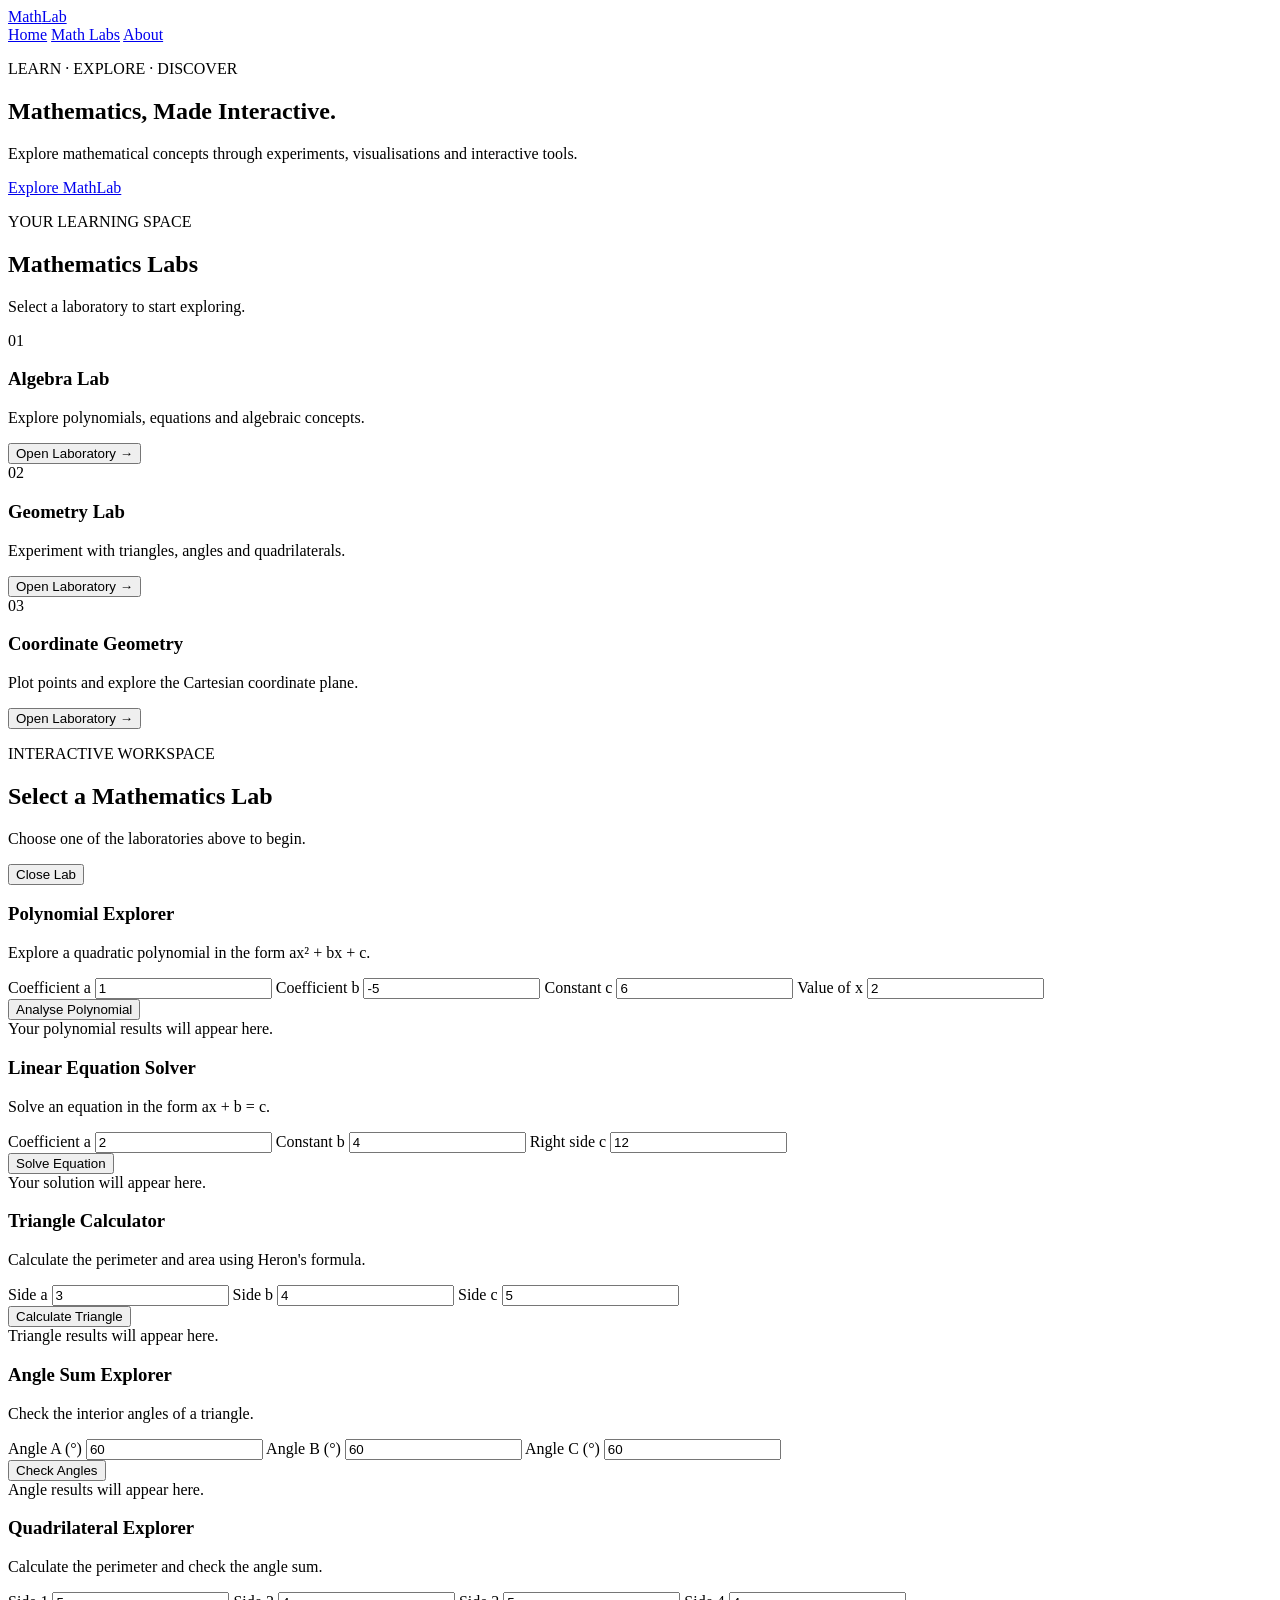
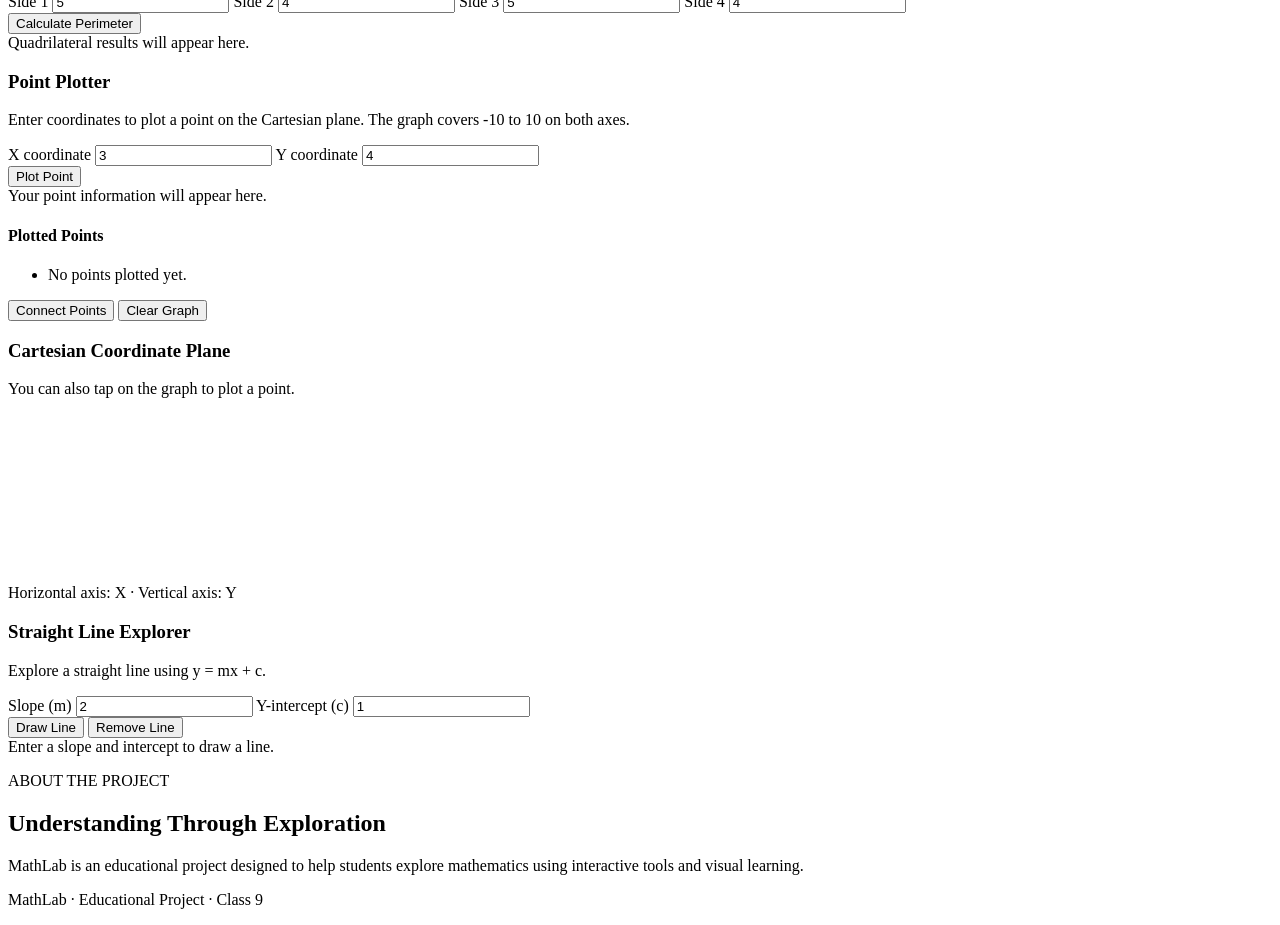
==== index.html @ b0d8d977 "Create index.html" ====
<!DOCTYPE html>
<html lang="en">
<head>
    <meta charset="UTF-8">
    <meta name="viewport" content="width=device-width, initial-scale=1.0">
    <meta name="theme-color" content="#0b1120">
    <title>MathLab</title>
    <link rel="stylesheet" href="style.css">
</head>
<body>

<header class="navbar">
    <a class="logo" href="#home">Math<span>Lab</span></a>

    <nav>
        <a href="#home">Home</a>
        <a href="#labs">Math Labs</a>
        <a href="#about">About</a>
    </nav>
</header>

<main>
    <section class="hero" id="home">
        <p class="tagline">LEARN · EXPLORE · DISCOVER</p>
        <h1>Mathematics, <span>Made Interactive.</span></h1>
        <p class="hero-text">
            Explore mathematical concepts through experiments,
            visualisations and interactive tools.
        </p>
        <a href="#labs" class="primary-button">Explore MathLab</a>
    </section>

    <section class="section" id="labs">
        <div class="section-heading">
            <p class="tagline">YOUR LEARNING SPACE</p>
            <h2>Mathematics Labs</h2>
            <p>Select a laboratory to start exploring.</p>
        </div>

        <div class="lab-grid">
            <article class="lab-card">
                <span class="lab-number">01</span>
                <h3>Algebra Lab</h3>
                <p>Explore polynomials, equations and algebraic concepts.</p>
                <button class="text-button" onclick="openLab('algebra')">
                    Open Laboratory →
                </button>
            </article>

            <article class="lab-card">
                <span class="lab-number">02</span>
                <h3>Geometry Lab</h3>
                <p>Experiment with triangles, angles and quadrilaterals.</p>
                <button class="text-button" onclick="openLab('geometry')">
                    Open Laboratory →
                </button>
            </article>

            <article class="lab-card">
                <span class="lab-number">03</span>
                <h3>Coordinate Geometry</h3>
                <p>Plot points and explore the Cartesian coordinate plane.</p>
                <button class="text-button" onclick="openLab('coordinates')">
                    Open Laboratory →
                </button>
            </article>
        </div>
    </section>

    <section class="workspace" id="workspace">
        <div class="workspace-heading">
            <div>
                <p class="tagline">INTERACTIVE WORKSPACE</p>
                <h2 id="workspace-title">Select a Mathematics Lab</h2>
                <p id="workspace-description">
                    Choose one of the laboratories above to begin.
                </p>
            </div>
            <button class="secondary-button" onclick="closeLab()">
                Close Lab
            </button>
        </div>

        <!-- ALGEBRA LAB -->
        <div class="lab-panel" id="algebra-panel">
            <div class="tool-grid">

                <div class="tool-card">
                    <h3>Polynomial Explorer</h3>
                    <p class="muted">
                        Explore a quadratic polynomial in the form
                        ax² + bx + c.
                    </p>

                    <div class="input-grid">
                        <label>
                            Coefficient a
                            <input type="number" id="poly-a" value="1" step="any">
                        </label>
                        <label>
                            Coefficient b
                            <input type="number" id="poly-b" value="-5" step="any">
                        </label>
                        <label>
                            Constant c
                            <input type="number" id="poly-c" value="6" step="any">
                        </label>
                        <label>
                            Value of x
                            <input type="number" id="poly-x" value="2" step="any">
                        </label>
                    </div>

                    <button class="primary-button" onclick="calculatePolynomial()">
                        Analyse Polynomial
                    </button>

                    <div class="result-box" id="poly-result" aria-live="polite">
                        Your polynomial results will appear here.
                    </div>
                </div>

                <div class="tool-card">
                    <h3>Linear Equation Solver</h3>
                    <p class="muted">
                        Solve an equation in the form ax + b = c.
                    </p>

                    <div class="input-grid">
                        <label>
                            Coefficient a
                            <input type="number" id="eq-a" value="2" step="any">
                        </label>
                        <label>
                            Constant b
                            <input type="number" id="eq-b" value="4" step="any">
                        </label>
                        <label>
                            Right side c
                            <input type="number" id="eq-c" value="12" step="any">
                        </label>
                    </div>

                    <button class="primary-button" onclick="solveEquation()">
                        Solve Equation
                    </button>

                    <div class="result-box" id="equation-result" aria-live="polite">
                        Your solution will appear here.
                    </div>
                </div>
            </div>
        </div>

        <!-- GEOMETRY LAB -->
        <div class="lab-panel" id="geometry-panel">
            <div class="tool-grid">

                <div class="tool-card">
                    <h3>Triangle Calculator</h3>
                    <p class="muted">
                        Calculate the perimeter and area using Heron's formula.
                    </p>

                    <div class="input-grid">
                        <label>
                            Side a
                            <input type="number" id="side-a" value="3" min="0" step="any">
                        </label>
                        <label>
                            Side b
                            <input type="number" id="side-b" value="4" min="0" step="any">
                        </label>
                        <label>
                            Side c
                            <input type="number" id="side-c" value="5" min="0" step="any">
                        </label>
                    </div>

                    <button class="primary-button" onclick="calculateTriangle()">
                        Calculate Triangle
                    </button>

                    <div class="result-box" id="triangle-result" aria-live="polite">
                        Triangle results will appear here.
                    </div>
                </div>

                <div class="tool-card">
                    <h3>Angle Sum Explorer</h3>
                    <p class="muted">
                        Check the interior angles of a triangle.
                    </p>

                    <div class="input-grid">
                        <label>
                            Angle A (°)
                            <input type="number" id="angle-a" value="60" step="any">
                        </label>
                        <label>
                            Angle B (°)
                            <input type="number" id="angle-b" value="60" step="any">
                        </label>
                        <label>
                            Angle C (°)
                            <input type="number" id="angle-c" value="60" step="any">
                        </label>
                    </div>

                    <button class="primary-button" onclick="calculateAngles()">
                        Check Angles
                    </button>

                    <div class="result-box" id="angle-result" aria-live="polite">
                        Angle results will appear here.
                    </div>
                </div>

                <div class="tool-card">
                    <h3>Quadrilateral Explorer</h3>
                    <p class="muted">
                        Calculate the perimeter and check the angle sum.
                    </p>

                    <div class="input-grid">
                        <label>
                            Side 1
                            <input type="number" id="quad-a" value="5" min="0" step="any">
                        </label>
                        <label>
                            Side 2
                            <input type="number" id="quad-b" value="4" min="0" step="any">
                        </label>
                        <label>
                            Side 3
                            <input type="number" id="quad-c" value="5" min="0" step="any">
                        </label>
                        <label>
                            Side 4
                            <input type="number" id="quad-d" value="4" min="0" step="any">
                        </label>
                    </div>

                    <button class="primary-button" onclick="calculateQuadrilateral()">
                        Calculate Perimeter
                    </button>

                    <div class="result-box" id="quad-result" aria-live="polite">
                        Quadrilateral results will appear here.
                    </div>
                </div>

            </div>
        </div>

        <!-- COORDINATE GEOMETRY LAB -->
        <div class="lab-panel" id="coordinates-panel">
            <div class="coordinate-layout">

                <div class="tool-card">
                    <h3>Point Plotter</h3>
                    <p class="muted">
                        Enter coordinates to plot a point on the Cartesian plane.
                        The graph covers -10 to 10 on both axes.
                    </p>

                    <div class="input-grid">
                        <label>
                            X coordinate
                            <input type="number" id="point-x" value="3" min="-10" max="10" step="any">
                        </label>
                        <label>
                            Y coordinate
                            <input type="number" id="point-y" value="4" min="-10" max="10" step="any">
                        </label>
                    </div>

                    <button class="primary-button" onclick="addPoint()">
                        Plot Point
                    </button>

                    <div class="result-box" id="point-result" aria-live="polite">
                        Your point information will appear here.
                    </div>

                    <h4 class="subheading">Plotted Points</h4>
                    <ul class="point-list" id="point-list">
                        <li>No points plotted yet.</li>
                    </ul>

                    <div class="button-row">
                        <button class="secondary-button" onclick="connectPoints()">
                            Connect Points
                        </button>
                        <button class="secondary-button" onclick="clearPoints()">
                            Clear Graph
                        </button>
                    </div>
                </div>

                <div class="tool-card graph-card">
                    <h3>Cartesian Coordinate Plane</h3>
                    <p class="muted">
                        You can also tap on the graph to plot a point.
                    </p>
                    <div class="canvas-wrap">
                        <canvas id="coordinate-canvas"
                                aria-label="Interactive Cartesian coordinate plane"></canvas>
                    </div>
                    <p class="graph-note">
                        Horizontal axis: X · Vertical axis: Y
                    </p>
                </div>

                <div class="tool-card line-tool">
                    <h3>Straight Line Explorer</h3>
                    <p class="muted">
                        Explore a straight line using y = mx + c.
                    </p>

                    <div class="input-grid">
                        <label>
                            Slope (m)
                            <input type="number" id="line-m" value="2" step="any">
                        </label>
                        <label>
                            Y-intercept (c)
                            <input type="number" id="line-c" value="1" step="any">
                        </label>
                    </div>

                    <div class="button-row">
                        <button class="primary-button" onclick="drawLine()">
                            Draw Line
                        </button>
                        <button class="secondary-button" onclick="clearLine()">
                            Remove Line
                        </button>
                    </div>

                    <div class="result-box" id="line-result" aria-live="polite">
                        Enter a slope and intercept to draw a line.
                    </div>
                </div>

            </div>
        </div>
    </section>

    <section class="about-section" id="about">
        <p class="tagline">ABOUT THE PROJECT</p>
        <h2>Understanding Through Exploration</h2>
        <p>
            MathLab is an educational project designed to help students
            explore mathematics using interactive tools and visual learning.
        </p>
        <p class="copyright">MathLab · Educational Project · Class 9</p>
    </section>
</main>

<div id="toast" class="toast" role="status" aria-live="polite"></div>

<script src="script.js"></script>
</body>
</html>
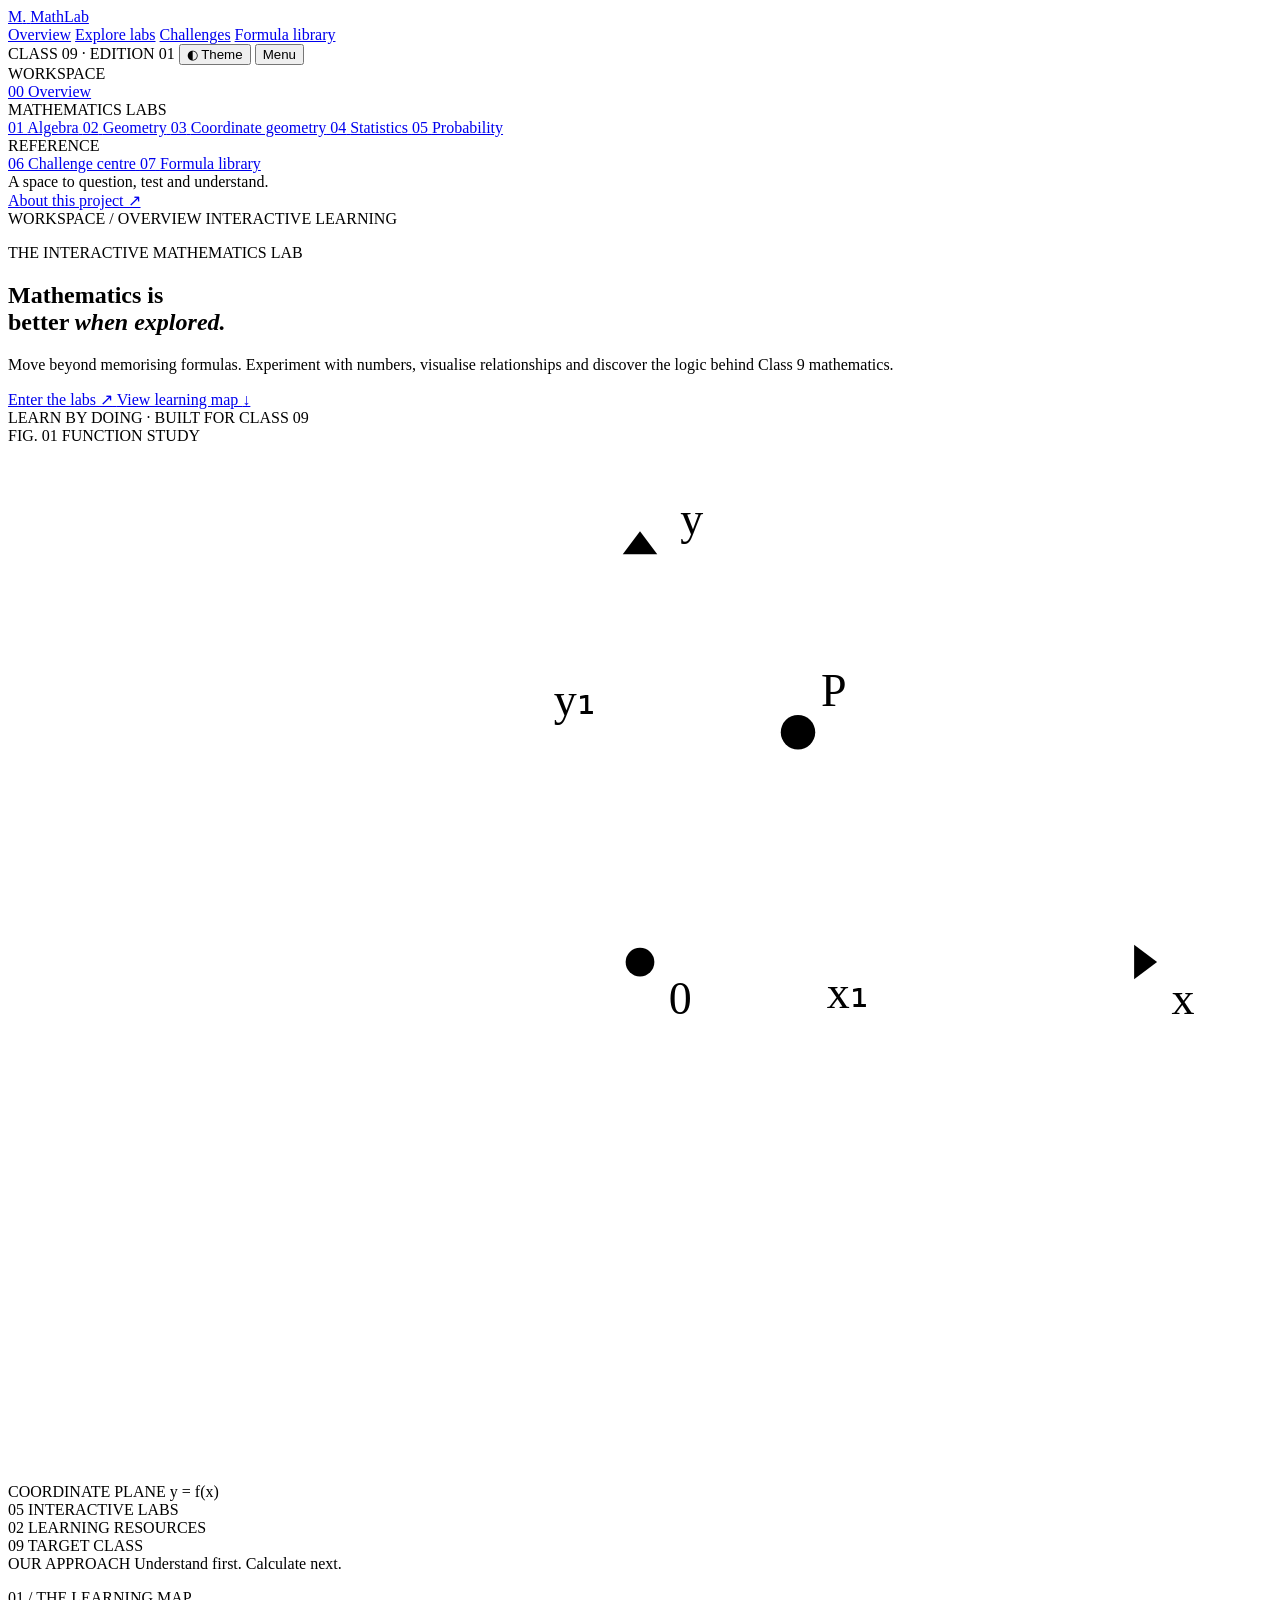
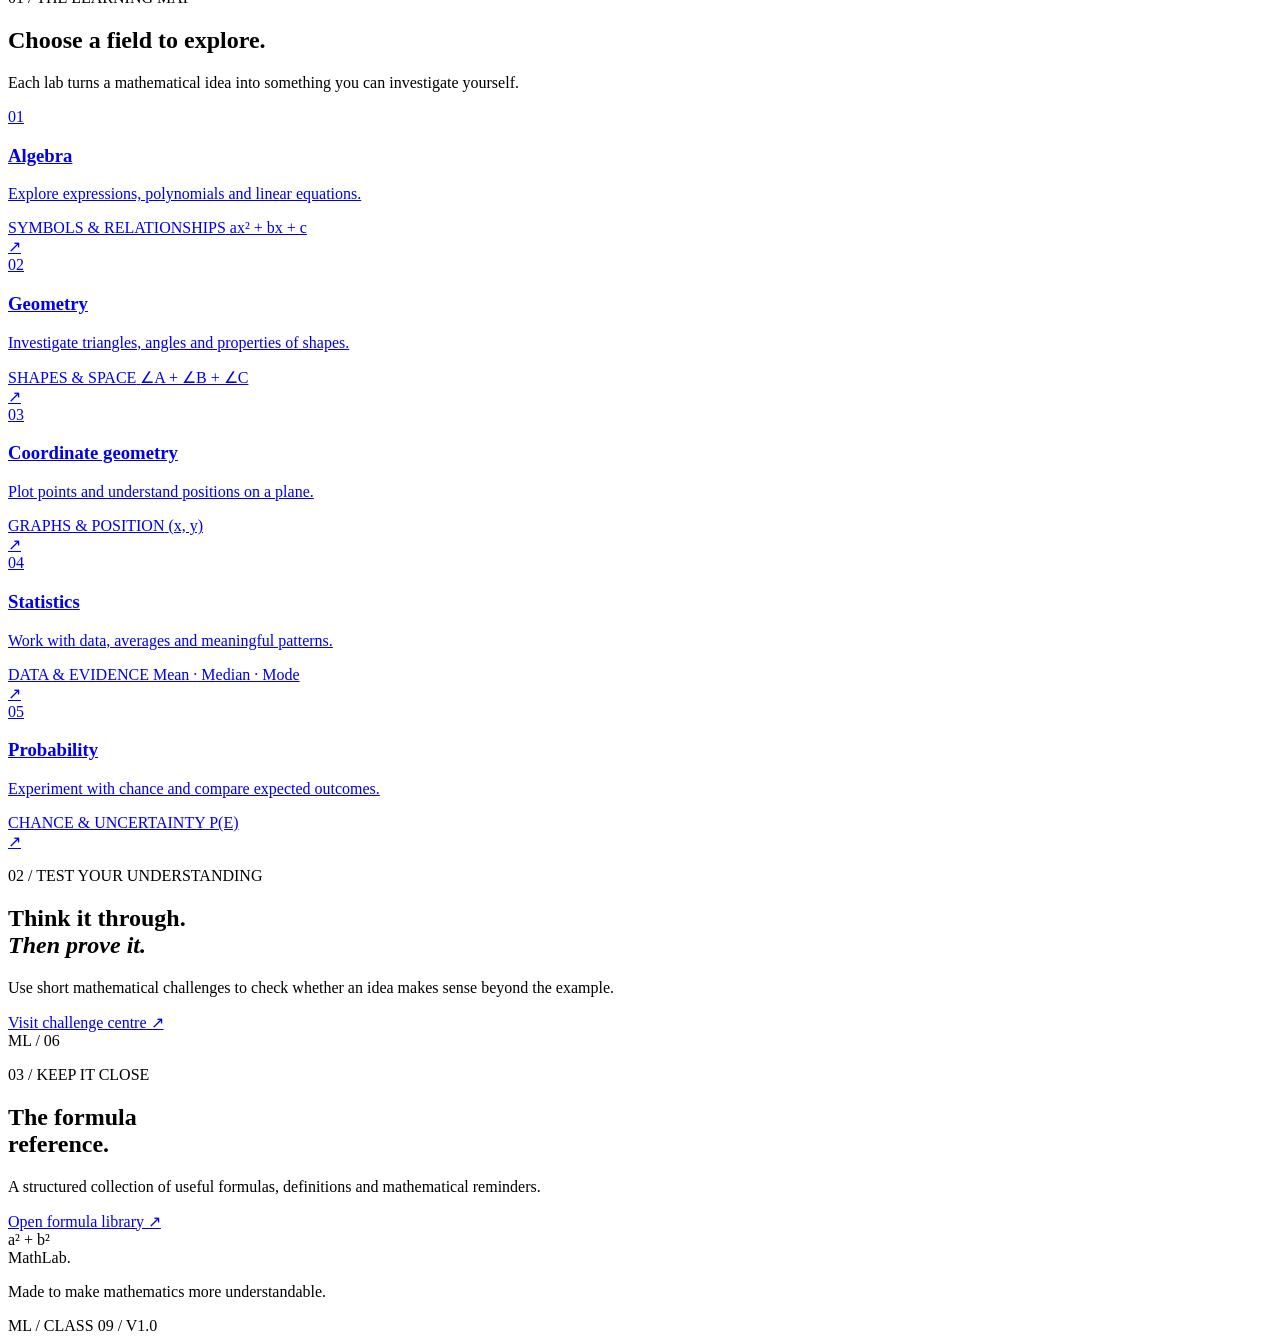
==== commit 5ef16815: "Update index.html" ====
--- a/index.html
+++ b/index.html
@@ -1,365 +1,307 @@
 <!DOCTYPE html>
 <html lang="en">
 <head>
-    <meta charset="UTF-8">
-    <meta name="viewport" content="width=device-width, initial-scale=1.0">
-    <meta name="theme-color" content="#0b1120">
-    <title>MathLab</title>
-    <link rel="stylesheet" href="style.css">
+  <meta charset="UTF-8">
+  <meta name="viewport" content="width=device-width, initial-scale=1.0">
+  <meta name="description" content="MathLab is an interactive mathematics workspace for exploring Class 9 mathematics.">
+  <title>MathLab — Mathematics, explored.</title>
+
+  <link rel="preconnect" href="https://fonts.googleapis.com">
+  <link rel="preconnect" href="https://fonts.gstatic.com" crossorigin>
+  <link href="https://fonts.googleapis.com/css2?family=DM+Mono:wght@400;500&family=DM+Sans:wght@400;500;600;700&family=Playfair+Display:wght@500;600;700&display=swap" rel="stylesheet">
+
+  <link rel="stylesheet" href="css/main.css">
+  <link rel="stylesheet" href="css/components.css">
+  <script src="js/navigation.js" defer></script>
 </head>
+
 <body>
-
-<header class="navbar">
-    <a class="logo" href="#home">Math<span>Lab</span></a>
-
-    <nav>
-        <a href="#home">Home</a>
-        <a href="#labs">Math Labs</a>
-        <a href="#about">About</a>
-    </nav>
-</header>
-
-<main>
-    <section class="hero" id="home">
-        <p class="tagline">LEARN · EXPLORE · DISCOVER</p>
-        <h1>Mathematics, <span>Made Interactive.</span></h1>
-        <p class="hero-text">
-            Explore mathematical concepts through experiments,
-            visualisations and interactive tools.
-        </p>
-        <a href="#labs" class="primary-button">Explore MathLab</a>
-    </section>
-
-    <section class="section" id="labs">
-        <div class="section-heading">
-            <p class="tagline">YOUR LEARNING SPACE</p>
-            <h2>Mathematics Labs</h2>
-            <p>Select a laboratory to start exploring.</p>
+  <div class="site-shell">
+
+    <header class="topbar">
+      <a class="brand" href="index.html" aria-label="MathLab home">
+        <span class="brand-mark">M<span>.</span></span>
+        <span class="brand-name">MathLab</span>
+      </a>
+
+      <nav class="top-links" aria-label="Main navigation">
+        <a class="top-link active" href="index.html">Overview</a>
+        <a class="top-link" href="pages/algebra.html">Explore labs</a>
+        <a class="top-link" href="pages/challenges.html">Challenges</a>
+        <a class="top-link" href="pages/formulas.html">Formula library</a>
+      </nav>
+
+      <div class="top-actions">
+        <span class="edition-label">CLASS 09 · EDITION 01</span>
+        <button class="theme-toggle" id="themeToggle" type="button"
+          aria-label="Switch colour theme" title="Switch colour theme">
+          <span id="themeIcon">◐</span>
+          <span class="theme-text">Theme</span>
+        </button>
+        <button class="menu-toggle" id="menuToggle" type="button"
+          aria-label="Open navigation" aria-expanded="false">Menu</button>
+      </div>
+    </header>
+
+    <div class="page-layout">
+
+      <aside class="sidebar" id="sidebar">
+        <div class="sidebar-heading">WORKSPACE</div>
+
+        <a class="side-link selected" href="index.html">
+          <span class="side-index">00</span>
+          <span>Overview</span>
+        </a>
+
+        <div class="sidebar-heading section-gap">MATHEMATICS LABS</div>
+
+        <a class="side-link" href="pages/algebra.html">
+          <span class="side-index">01</span>
+          <span>Algebra</span>
+        </a>
+        <a class="side-link" href="pages/geometry.html">
+          <span class="side-index">02</span>
+          <span>Geometry</span>
+        </a>
+        <a class="side-link" href="pages/coordinates.html">
+          <span class="side-index">03</span>
+          <span>Coordinate geometry</span>
+        </a>
+        <a class="side-link" href="pages/statistics.html">
+          <span class="side-index">04</span>
+          <span>Statistics</span>
+        </a>
+        <a class="side-link" href="pages/probability.html">
+          <span class="side-index">05</span>
+          <span>Probability</span>
+        </a>
+
+        <div class="sidebar-heading section-gap">REFERENCE</div>
+        <a class="side-link" href="pages/challenges.html">
+          <span class="side-index">06</span>
+          <span>Challenge centre</span>
+        </a>
+        <a class="side-link" href="pages/formulas.html">
+          <span class="side-index">07</span>
+          <span>Formula library</span>
+        </a>
+
+        <div class="sidebar-bottom">
+          <div class="sidebar-note">A space to question, test and understand.</div>
+          <a class="about-link" href="pages/about.html">About this project ↗</a>
         </div>
-
-        <div class="lab-grid">
-            <article class="lab-card">
-                <span class="lab-number">01</span>
-                <h3>Algebra Lab</h3>
-                <p>Explore polynomials, equations and algebraic concepts.</p>
-                <button class="text-button" onclick="openLab('algebra')">
-                    Open Laboratory →
-                </button>
-            </article>
-
-            <article class="lab-card">
-                <span class="lab-number">02</span>
-                <h3>Geometry Lab</h3>
-                <p>Experiment with triangles, angles and quadrilaterals.</p>
-                <button class="text-button" onclick="openLab('geometry')">
-                    Open Laboratory →
-                </button>
-            </article>
-
-            <article class="lab-card">
-                <span class="lab-number">03</span>
-                <h3>Coordinate Geometry</h3>
-                <p>Plot points and explore the Cartesian coordinate plane.</p>
-                <button class="text-button" onclick="openLab('coordinates')">
-                    Open Laboratory →
-                </button>
-            </article>
+      </aside>
+
+      <main class="main-content">
+
+        <div class="breadcrumb">
+          <span>WORKSPACE</span>
+          <span class="breadcrumb-slash">/</span>
+          <span>OVERVIEW</span>
+          <span class="breadcrumb-spacer"></span>
+          <span class="live-indicator"></span>
+          <span>INTERACTIVE LEARNING</span>
         </div>
-    </section>
-
-    <section class="workspace" id="workspace">
-        <div class="workspace-heading">
+
+        <section class="hero">
+          <div class="hero-copy">
+            <p class="eyebrow">THE INTERACTIVE MATHEMATICS LAB</p>
+            <h1>Mathematics is<br>better <em>when explored.</em></h1>
+            <p class="hero-description">
+              Move beyond memorising formulas. Experiment with numbers,
+              visualise relationships and discover the logic behind
+              Class 9 mathematics.
+            </p>
+
+            <div class="hero-actions">
+              <a class="button button-primary" href="pages/algebra.html">
+                Enter the labs <span>↗</span>
+              </a>
+              <a class="text-link" href="#learning-map">View learning map <span>↓</span></a>
+            </div>
+
+            <div class="hero-footnote">
+              <span class="footnote-rule"></span>
+              <span>LEARN BY DOING · BUILT FOR CLASS 09</span>
+            </div>
+          </div>
+
+          <div class="hero-art" aria-label="A mathematical coordinate diagram">
+            <div class="art-topline">
+              <span>FIG. 01</span>
+              <span>FUNCTION STUDY</span>
+            </div>
+
+            <svg class="math-illustration" viewBox="0 0 440 360" role="img"
+              aria-label="A plotted curve on a coordinate grid">
+              <defs>
+                <pattern id="grid" width="30" height="30" patternUnits="userSpaceOnUse">
+                  <path d="M 30 0 L 0 0 0 30" class="grid-line" fill="none"/>
+                </pattern>
+              </defs>
+
+              <rect x="24" y="18" width="390" height="310" fill="url(#grid)"/>
+              <line x1="45" y1="180" x2="400" y2="180" class="axis-line"/>
+              <line x1="220" y1="30" x2="220" y2="315" class="axis-line"/>
+              <path d="M 392 174 L 400 180 L 392 186" class="axis-line"/>
+              <path d="M 214 38 L 220 30 L 226 38" class="axis-line"/>
+
+              <path d="M 72 280 C 125 280, 155 248, 184 205 S 246 115, 275 100 S 340 73, 372 55"
+                class="curve-line" fill="none"/>
+
+              <circle cx="220" cy="180" r="5" class="origin-dot"/>
+              <circle cx="275" cy="100" r="6" class="point-dot"/>
+              <line x1="275" y1="100" x2="275" y2="180" class="guide-line"/>
+              <line x1="220" y1="100" x2="275" y2="100" class="guide-line"/>
+
+              <text x="405" y="198" class="diagram-label">x</text>
+              <text x="234" y="31" class="diagram-label">y</text>
+              <text x="230" y="198" class="diagram-small">0</text>
+              <text x="283" y="91" class="diagram-small">P</text>
+              <text x="285" y="196" class="diagram-small">x₁</text>
+              <text x="190" y="94" class="diagram-small">y₁</text>
+            </svg>
+
+            <div class="art-caption">
+              <span>COORDINATE PLANE</span>
+              <span class="caption-equation">y = f(x)</span>
+            </div>
+          </div>
+        </section>
+
+        <section class="numbers-strip" aria-label="MathLab overview">
+          <div class="number-item">
+            <span class="number-value">05</span>
+            <span class="number-label">INTERACTIVE LABS</span>
+          </div>
+          <div class="number-item">
+            <span class="number-value">02</span>
+            <span class="number-label">LEARNING RESOURCES</span>
+          </div>
+          <div class="number-item">
+            <span class="number-value">09</span>
+            <span class="number-label">TARGET CLASS</span>
+          </div>
+          <div class="number-item number-note">
+            <span class="number-label">OUR APPROACH</span>
+            <span class="number-statement">Understand first. Calculate next.</span>
+          </div>
+        </section>
+
+        <section class="learning-section" id="learning-map">
+          <div class="section-heading">
             <div>
-                <p class="tagline">INTERACTIVE WORKSPACE</p>
-                <h2 id="workspace-title">Select a Mathematics Lab</h2>
-                <p id="workspace-description">
-                    Choose one of the laboratories above to begin.
-                </p>
-            </div>
-            <button class="secondary-button" onclick="closeLab()">
-                Close Lab
-            </button>
-        </div>
-
-        <!-- ALGEBRA LAB -->
-        <div class="lab-panel" id="algebra-panel">
-            <div class="tool-grid">
-
-                <div class="tool-card">
-                    <h3>Polynomial Explorer</h3>
-                    <p class="muted">
-                        Explore a quadratic polynomial in the form
-                        ax² + bx + c.
-                    </p>
-
-                    <div class="input-grid">
-                        <label>
-                            Coefficient a
-                            <input type="number" id="poly-a" value="1" step="any">
-                        </label>
-                        <label>
-                            Coefficient b
-                            <input type="number" id="poly-b" value="-5" step="any">
-                        </label>
-                        <label>
-                            Constant c
-                            <input type="number" id="poly-c" value="6" step="any">
-                        </label>
-                        <label>
-                            Value of x
-                            <input type="number" id="poly-x" value="2" step="any">
-                        </label>
-                    </div>
-
-                    <button class="primary-button" onclick="calculatePolynomial()">
-                        Analyse Polynomial
-                    </button>
-
-                    <div class="result-box" id="poly-result" aria-live="polite">
-                        Your polynomial results will appear here.
-                    </div>
-                </div>
-
-                <div class="tool-card">
-                    <h3>Linear Equation Solver</h3>
-                    <p class="muted">
-                        Solve an equation in the form ax + b = c.
-                    </p>
-
-                    <div class="input-grid">
-                        <label>
-                            Coefficient a
-                            <input type="number" id="eq-a" value="2" step="any">
-                        </label>
-                        <label>
-                            Constant b
-                            <input type="number" id="eq-b" value="4" step="any">
-                        </label>
-                        <label>
-                            Right side c
-                            <input type="number" id="eq-c" value="12" step="any">
-                        </label>
-                    </div>
-
-                    <button class="primary-button" onclick="solveEquation()">
-                        Solve Equation
-                    </button>
-
-                    <div class="result-box" id="equation-result" aria-live="polite">
-                        Your solution will appear here.
-                    </div>
-                </div>
-            </div>
-        </div>
-
-        <!-- GEOMETRY LAB -->
-        <div class="lab-panel" id="geometry-panel">
-            <div class="tool-grid">
-
-                <div class="tool-card">
-                    <h3>Triangle Calculator</h3>
-                    <p class="muted">
-                        Calculate the perimeter and area using Heron's formula.
-                    </p>
-
-                    <div class="input-grid">
-                        <label>
-                            Side a
-                            <input type="number" id="side-a" value="3" min="0" step="any">
-                        </label>
-                        <label>
-                            Side b
-                            <input type="number" id="side-b" value="4" min="0" step="any">
-                        </label>
-                        <label>
-                            Side c
-                            <input type="number" id="side-c" value="5" min="0" step="any">
-                        </label>
-                    </div>
-
-                    <button class="primary-button" onclick="calculateTriangle()">
-                        Calculate Triangle
-                    </button>
-
-                    <div class="result-box" id="triangle-result" aria-live="polite">
-                        Triangle results will appear here.
-                    </div>
-                </div>
-
-                <div class="tool-card">
-                    <h3>Angle Sum Explorer</h3>
-                    <p class="muted">
-                        Check the interior angles of a triangle.
-                    </p>
-
-                    <div class="input-grid">
-                        <label>
-                            Angle A (°)
-                            <input type="number" id="angle-a" value="60" step="any">
-                        </label>
-                        <label>
-                            Angle B (°)
-                            <input type="number" id="angle-b" value="60" step="any">
-                        </label>
-                        <label>
-                            Angle C (°)
-                            <input type="number" id="angle-c" value="60" step="any">
-                        </label>
-                    </div>
-
-                    <button class="primary-button" onclick="calculateAngles()">
-                        Check Angles
-                    </button>
-
-                    <div class="result-box" id="angle-result" aria-live="polite">
-                        Angle results will appear here.
-                    </div>
-                </div>
-
-                <div class="tool-card">
-                    <h3>Quadrilateral Explorer</h3>
-                    <p class="muted">
-                        Calculate the perimeter and check the angle sum.
-                    </p>
-
-                    <div class="input-grid">
-                        <label>
-                            Side 1
-                            <input type="number" id="quad-a" value="5" min="0" step="any">
-                        </label>
-                        <label>
-                            Side 2
-                            <input type="number" id="quad-b" value="4" min="0" step="any">
-                        </label>
-                        <label>
-                            Side 3
-                            <input type="number" id="quad-c" value="5" min="0" step="any">
-                        </label>
-                        <label>
-                            Side 4
-                            <input type="number" id="quad-d" value="4" min="0" step="any">
-                        </label>
-                    </div>
-
-                    <button class="primary-button" onclick="calculateQuadrilateral()">
-                        Calculate Perimeter
-                    </button>
-
-                    <div class="result-box" id="quad-result" aria-live="polite">
-                        Quadrilateral results will appear here.
-                    </div>
-                </div>
-
-            </div>
-        </div>
-
-        <!-- COORDINATE GEOMETRY LAB -->
-        <div class="lab-panel" id="coordinates-panel">
-            <div class="coordinate-layout">
-
-                <div class="tool-card">
-                    <h3>Point Plotter</h3>
-                    <p class="muted">
-                        Enter coordinates to plot a point on the Cartesian plane.
-                        The graph covers -10 to 10 on both axes.
-                    </p>
-
-                    <div class="input-grid">
-                        <label>
-                            X coordinate
-                            <input type="number" id="point-x" value="3" min="-10" max="10" step="any">
-                        </label>
-                        <label>
-                            Y coordinate
-                            <input type="number" id="point-y" value="4" min="-10" max="10" step="any">
-                        </label>
-                    </div>
-
-                    <button class="primary-button" onclick="addPoint()">
-                        Plot Point
-                    </button>
-
-                    <div class="result-box" id="point-result" aria-live="polite">
-                        Your point information will appear here.
-                    </div>
-
-                    <h4 class="subheading">Plotted Points</h4>
-                    <ul class="point-list" id="point-list">
-                        <li>No points plotted yet.</li>
-                    </ul>
-
-                    <div class="button-row">
-                        <button class="secondary-button" onclick="connectPoints()">
-                            Connect Points
-                        </button>
-                        <button class="secondary-button" onclick="clearPoints()">
-                            Clear Graph
-                        </button>
-                    </div>
-                </div>
-
-                <div class="tool-card graph-card">
-                    <h3>Cartesian Coordinate Plane</h3>
-                    <p class="muted">
-                        You can also tap on the graph to plot a point.
-                    </p>
-                    <div class="canvas-wrap">
-                        <canvas id="coordinate-canvas"
-                                aria-label="Interactive Cartesian coordinate plane"></canvas>
-                    </div>
-                    <p class="graph-note">
-                        Horizontal axis: X · Vertical axis: Y
-                    </p>
-                </div>
-
-                <div class="tool-card line-tool">
-                    <h3>Straight Line Explorer</h3>
-                    <p class="muted">
-                        Explore a straight line using y = mx + c.
-                    </p>
-
-                    <div class="input-grid">
-                        <label>
-                            Slope (m)
-                            <input type="number" id="line-m" value="2" step="any">
-                        </label>
-                        <label>
-                            Y-intercept (c)
-                            <input type="number" id="line-c" value="1" step="any">
-                        </label>
-                    </div>
-
-                    <div class="button-row">
-                        <button class="primary-button" onclick="drawLine()">
-                            Draw Line
-                        </button>
-                        <button class="secondary-button" onclick="clearLine()">
-                            Remove Line
-                        </button>
-                    </div>
-
-                    <div class="result-box" id="line-result" aria-live="polite">
-                        Enter a slope and intercept to draw a line.
-                    </div>
-                </div>
-
-            </div>
-        </div>
-    </section>
-
-    <section class="about-section" id="about">
-        <p class="tagline">ABOUT THE PROJECT</p>
-        <h2>Understanding Through Exploration</h2>
-        <p>
-            MathLab is an educational project designed to help students
-            explore mathematics using interactive tools and visual learning.
-        </p>
-        <p class="copyright">MathLab · Educational Project · Class 9</p>
-    </section>
-</main>
-
-<div id="toast" class="toast" role="status" aria-live="polite"></div>
-
-<script src="script.js"></script>
+              <p class="eyebrow">01 / THE LEARNING MAP</p>
+              <h2>Choose a field to explore.</h2>
+            </div>
+            <p class="section-intro">
+              Each lab turns a mathematical idea into something
+              you can investigate yourself.
+            </p>
+          </div>
+
+          <div class="lab-list">
+
+            <a class="lab-row" href="pages/algebra.html">
+              <div class="lab-number">01</div>
+              <div class="lab-main">
+                <h3>Algebra</h3>
+                <p>Explore expressions, polynomials and linear equations.</p>
+              </div>
+              <div class="lab-detail">
+                <span class="lab-tag">SYMBOLS &amp; RELATIONSHIPS</span>
+                <span class="lab-example">ax² + bx + c</span>
+              </div>
+              <span class="lab-arrow">↗</span>
+            </a>
+
+            <a class="lab-row" href="pages/geometry.html">
+              <div class="lab-number">02</div>
+              <div class="lab-main">
+                <h3>Geometry</h3>
+                <p>Investigate triangles, angles and properties of shapes.</p>
+              </div>
+              <div class="lab-detail">
+                <span class="lab-tag">SHAPES &amp; SPACE</span>
+                <span class="lab-example">∠A + ∠B + ∠C</span>
+              </div>
+              <span class="lab-arrow">↗</span>
+            </a>
+
+            <a class="lab-row" href="pages/coordinates.html">
+              <div class="lab-number">03</div>
+              <div class="lab-main">
+                <h3>Coordinate geometry</h3>
+                <p>Plot points and understand positions on a plane.</p>
+              </div>
+              <div class="lab-detail">
+                <span class="lab-tag">GRAPHS &amp; POSITION</span>
+                <span class="lab-example">(x, y)</span>
+              </div>
+              <span class="lab-arrow">↗</span>
+            </a>
+
+            <a class="lab-row" href="pages/statistics.html">
+              <div class="lab-number">04</div>
+              <div class="lab-main">
+                <h3>Statistics</h3>
+                <p>Work with data, averages and meaningful patterns.</p>
+              </div>
+              <div class="lab-detail">
+                <span class="lab-tag">DATA &amp; EVIDENCE</span>
+                <span class="lab-example">Mean · Median · Mode</span>
+              </div>
+              <span class="lab-arrow">↗</span>
+            </a>
+
+            <a class="lab-row" href="pages/probability.html">
+              <div class="lab-number">05</div>
+              <div class="lab-main">
+                <h3>Probability</h3>
+                <p>Experiment with chance and compare expected outcomes.</p>
+              </div>
+              <div class="lab-detail">
+                <span class="lab-tag">CHANCE &amp; UNCERTAINTY</span>
+                <span class="lab-example">P(E)</span>
+              </div>
+              <span class="lab-arrow">↗</span>
+            </a>
+
+          </div>
+        </section>
+
+        <section class="lower-grid">
+          <div class="feature-panel challenge-panel">
+            <p class="eyebrow">02 / TEST YOUR UNDERSTANDING</p>
+            <h2>Think it through.<br><em>Then prove it.</em></h2>
+            <p>
+              Use short mathematical challenges to check whether
+              an idea makes sense beyond the example.
+            </p>
+            <a class="text-link" href="pages/challenges.html">Visit challenge centre ↗</a>
+            <div class="panel-index">ML / 06</div>
+          </div>
+
+          <div class="feature-panel formula-panel">
+            <p class="eyebrow">03 / KEEP IT CLOSE</p>
+            <h2>The formula<br>reference.</h2>
+            <p>
+              A structured collection of useful formulas,
+              definitions and mathematical reminders.
+            </p>
+            <a class="text-link" href="pages/formulas.html">Open formula library ↗</a>
+            <div class="formula-decoration">a² + b²</div>
+          </div>
+        </section>
+
+        <footer class="site-footer">
+          <div class="footer-brand">MathLab<span>.</span></div>
+          <p>Made to make mathematics more understandable.</p>
+          <span class="footer-code">ML / CLASS 09 / V1.0</span>
+        </footer>
+
+      </main>
+    </div>
+  </div>
 </body>
 </html>
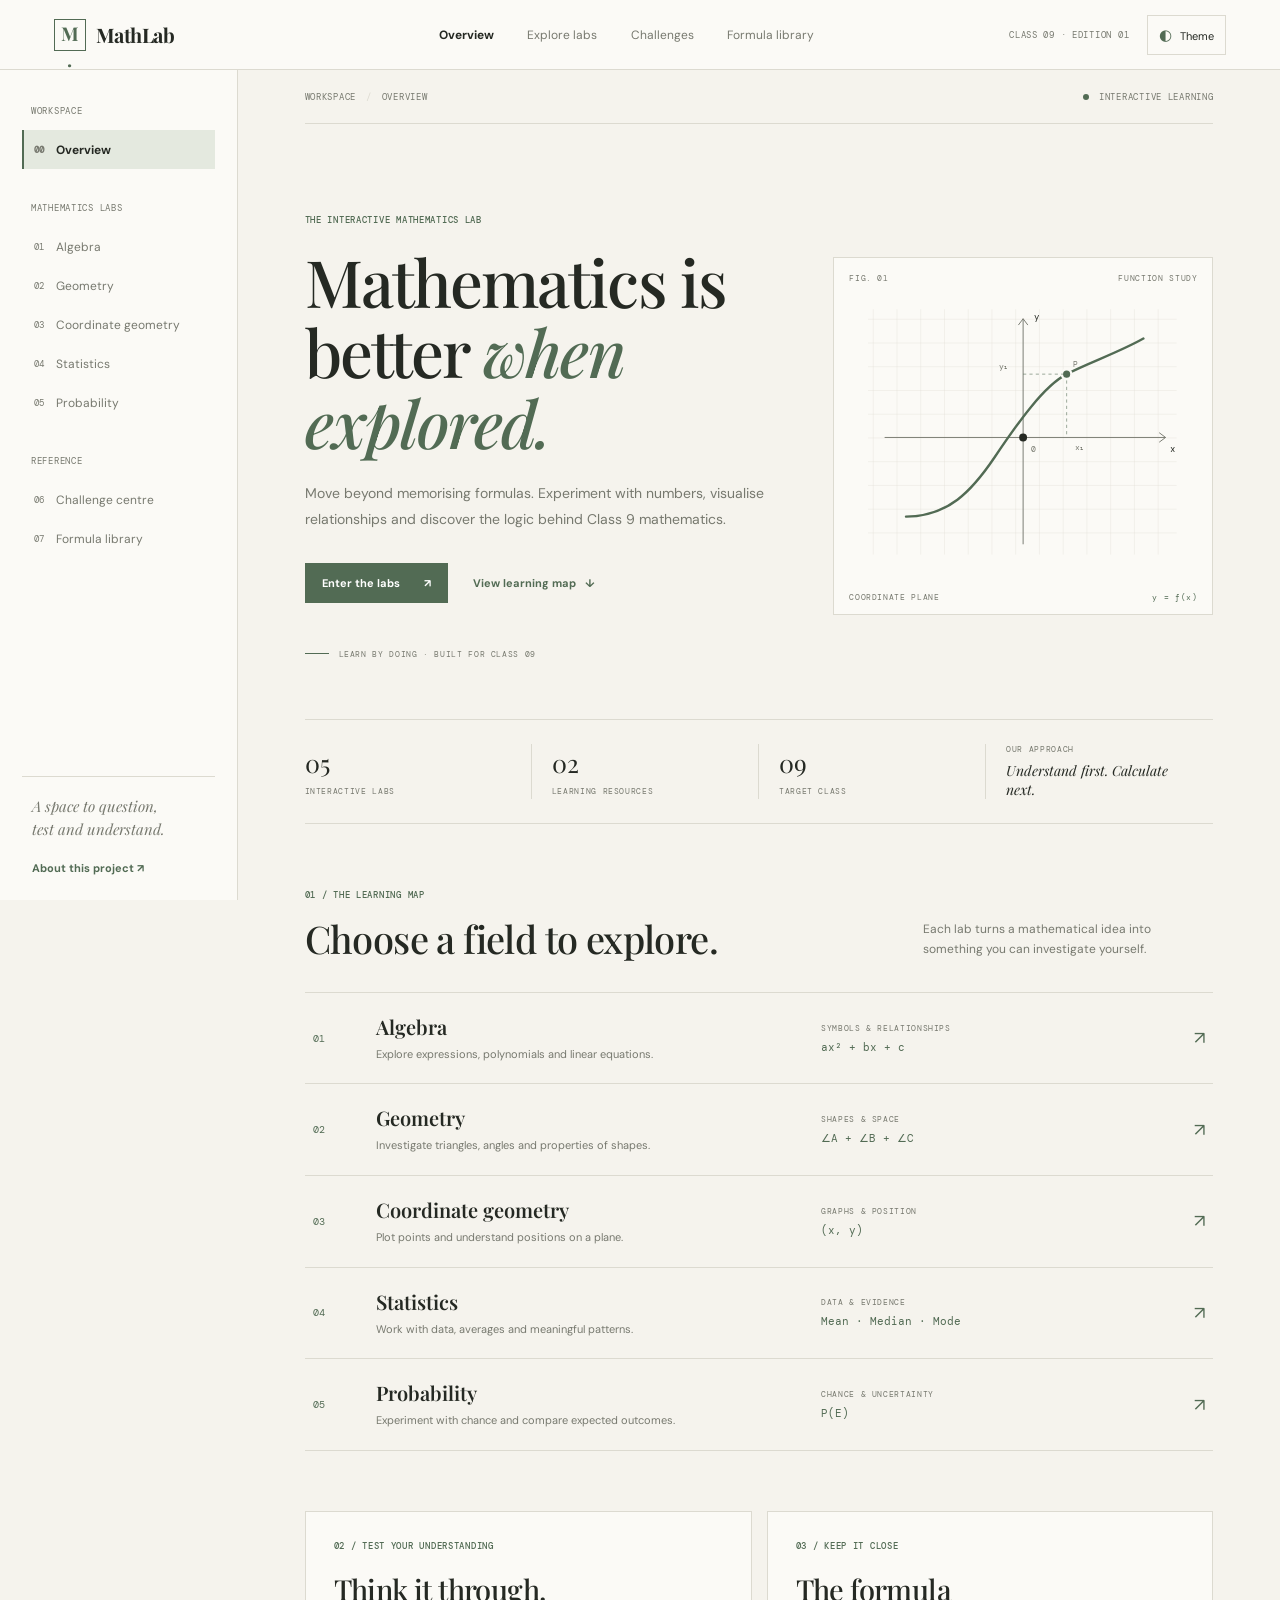
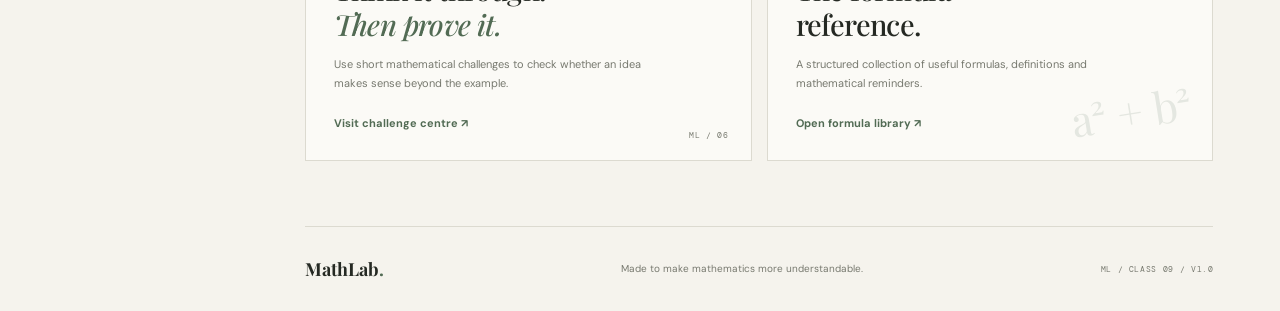
==== commit bba1413e: "Update index.html" ====
--- a/index.html
+++ b/index.html
@@ -10,9 +10,9 @@
   <link rel="preconnect" href="https://fonts.gstatic.com" crossorigin>
   <link href="https://fonts.googleapis.com/css2?family=DM+Mono:wght@400;500&family=DM+Sans:wght@400;500;600;700&family=Playfair+Display:wght@500;600;700&display=swap" rel="stylesheet">
 
-  <link rel="stylesheet" href="css/main.css">
-  <link rel="stylesheet" href="css/components.css">
-  <script src="js/navigation.js" defer></script>
+  <link rel="stylesheet" href="main.css">
+  <link rel="stylesheet" href="components.css">
+  <script src="navigation.js" defer></script>
 </head>
 
 <body>
--- a/main.css
+++ b/main.css
@@ -0,0 +1,824 @@
+
+:root {
+  color-scheme: light;
+  --paper: #f5f3ed;
+  --surface: #fbfaf6;
+  --surface-alt: #eeece4;
+  --ink: #252923;
+  --muted: #77796f;
+  --line: #dcdad0;
+  --accent: #526b54;
+  --accent-soft: #e4e9df;
+  --sidebar-width: 238px;
+  --topbar-height: 70px;
+}
+
+html[data-theme="dark"] {
+  color-scheme: dark;
+  --paper: #1d211e;
+  --surface: #252a26;
+  --surface-alt: #303630;
+  --ink: #eeeee5;
+  --muted: #a5aa9e;
+  --line: #41483f;
+  --accent: #a8c19d;
+  --accent-soft: #354236;
+}
+
+* {
+  box-sizing: border-box;
+}
+
+html {
+  scroll-behavior: smooth;
+}
+
+body {
+  margin: 0;
+  background: var(--paper);
+  color: var(--ink);
+  font-family: "DM Sans", sans-serif;
+  font-size: 14px;
+  transition: background 180ms ease, color 180ms ease;
+}
+
+a {
+  color: inherit;
+  text-decoration: none;
+}
+
+button {
+  font: inherit;
+}
+
+.site-shell {
+  min-height: 100vh;
+}
+
+.topbar {
+  height: var(--topbar-height);
+  padding: 0 4.2%;
+  display: flex;
+  align-items: center;
+  justify-content: space-between;
+  gap: 25px;
+  border-bottom: 1px solid var(--line);
+  background: var(--surface);
+  position: sticky;
+  top: 0;
+  z-index: 20;
+}
+
+.brand {
+  display: flex;
+  align-items: center;
+  gap: 10px;
+  min-width: 190px;
+}
+
+.brand-mark {
+  width: 32px;
+  height: 32px;
+  display: grid;
+  place-items: center;
+  border: 1px solid var(--accent);
+  color: var(--accent);
+  font-family: "Playfair Display", serif;
+  font-size: 19px;
+  font-weight: 700;
+}
+
+.brand-mark span,
+.footer-brand span {
+  color: var(--accent);
+}
+
+.brand-name {
+  font-family: "Playfair Display", serif;
+  font-size: 20px;
+  font-weight: 700;
+  letter-spacing: -0.5px;
+}
+
+.top-links {
+  display: flex;
+  align-items: center;
+  gap: clamp(15px, 2.6vw, 38px);
+}
+
+.top-link {
+  color: var(--muted);
+  font-size: 12px;
+  transition: color 150ms ease;
+}
+
+.top-link:hover,
+.top-link.active {
+  color: var(--ink);
+}
+
+.top-link.active {
+  font-weight: 700;
+}
+
+.top-actions {
+  display: flex;
+  align-items: center;
+  gap: 18px;
+}
+
+.edition-label,
+.eyebrow,
+.sidebar-heading,
+.breadcrumb,
+.footnote-rule,
+.hero-footnote,
+.art-topline,
+.art-caption,
+.number-label,
+.lab-number,
+.lab-tag,
+.panel-index,
+.footer-code {
+  font-family: "DM Mono", monospace;
+  letter-spacing: 0.08em;
+}
+
+.edition-label {
+  color: var(--muted);
+  font-size: 9px;
+}
+
+.theme-toggle,
+.menu-toggle {
+  border: 1px solid var(--line);
+  background: transparent;
+  color: var(--ink);
+  padding: 9px 11px;
+  cursor: pointer;
+  font-size: 11px;
+}
+
+.theme-toggle:hover,
+.menu-toggle:hover {
+  border-color: var(--accent);
+}
+
+#themeIcon {
+  color: var(--accent);
+  font-size: 15px;
+  margin-right: 5px;
+}
+
+.menu-toggle {
+  display: none;
+}
+
+.page-layout {
+  display: grid;
+  grid-template-columns: var(--sidebar-width) minmax(0, 1fr);
+  max-width: 1600px;
+  margin: 0 auto;
+}
+
+.sidebar {
+  min-height: calc(100vh - var(--topbar-height));
+  padding: 35px 22px 24px;
+  border-right: 1px solid var(--line);
+  background: var(--surface);
+  position: sticky;
+  top: var(--topbar-height);
+  height: calc(100vh - var(--topbar-height));
+  display: flex;
+  flex-direction: column;
+}
+
+.sidebar-heading {
+  color: var(--muted);
+  font-size: 9px;
+  margin: 0 0 13px 9px;
+}
+
+.section-gap {
+  margin-top: 33px;
+}
+
+.side-link {
+  min-height: 39px;
+  display: flex;
+  align-items: center;
+  gap: 12px;
+  padding: 0 10px;
+  color: var(--muted);
+  font-size: 12px;
+  border-left: 2px solid transparent;
+  transition: 150ms ease;
+}
+
+.side-link:hover {
+  color: var(--ink);
+  background: var(--surface-alt);
+}
+
+.side-link.selected {
+  color: var(--ink);
+  background: var(--accent-soft);
+  border-left-color: var(--accent);
+  font-weight: 700;
+}
+
+.side-index {
+  color: var(--muted);
+  font-family: "DM Mono", monospace;
+  font-size: 9px;
+}
+
+.sidebar-bottom {
+  margin-top: auto;
+  padding: 18px 10px 0;
+  border-top: 1px solid var(--line);
+}
+
+.sidebar-note {
+  max-width: 150px;
+  color: var(--muted);
+  font-family: "Playfair Display", serif;
+  font-size: 15px;
+  font-style: italic;
+  line-height: 1.5;
+  margin-bottom: 18px;
+}
+
+.about-link {
+  color: var(--accent);
+  font-size: 11px;
+  font-weight: 700;
+}
+
+.main-content {
+  min-width: 0;
+  padding: 0 clamp(25px, 5.2vw, 76px);
+}
+
+.breadcrumb {
+  min-height: 54px;
+  display: flex;
+  align-items: center;
+  gap: 10px;
+  color: var(--muted);
+  font-size: 9px;
+  border-bottom: 1px solid var(--line);
+}
+
+.breadcrumb-slash {
+  color: var(--line);
+}
+
+.breadcrumb-spacer {
+  flex: 1;
+}
+
+.live-indicator {
+  width: 6px;
+  height: 6px;
+  border-radius: 50%;
+  background: var(--accent);
+}
+
+.hero {
+  display: grid;
+  grid-template-columns: minmax(0, 1.1fr) minmax(280px, 0.9fr);
+  gap: clamp(25px, 5vw, 75px);
+  align-items: center;
+  padding: clamp(48px, 7vw, 90px) 0 60px;
+  border-bottom: 1px solid var(--line);
+}
+
+.eyebrow {
+  color: var(--accent);
+  font-size: 9px;
+  font-weight: 500;
+  margin: 0 0 20px;
+}
+
+.hero h1 {
+  margin: 0;
+  font-family: "Playfair Display", serif;
+  font-size: clamp(42px, 5.1vw, 69px);
+  font-weight: 500;
+  line-height: 1.08;
+  letter-spacing: -1.9px;
+}
+
+.hero h1 em,
+.challenge-panel h2 em {
+  color: var(--accent);
+  font-weight: 500;
+}
+
+.hero-description {
+  max-width: 470px;
+  margin: 24px 0 0;
+  color: var(--muted);
+  font-size: 14px;
+  line-height: 1.85;
+}
+
+.hero-actions {
+  display: flex;
+  align-items: center;
+  flex-wrap: wrap;
+  gap: 25px;
+  margin-top: 30px;
+}
+
+.button {
+  display: inline-flex;
+  align-items: center;
+  gap: 24px;
+  padding: 13px 17px;
+  font-size: 11px;
+  font-weight: 700;
+  transition: 150ms ease;
+}
+
+.button-primary {
+  background: var(--accent);
+  color: #fff;
+}
+
+html[data-theme="dark"] .button-primary {
+  color: #1d211e;
+}
+
+.button-primary:hover {
+  transform: translateY(-2px);
+  filter: brightness(1.08);
+}
+
+.text-link {
+  color: var(--accent);
+  font-size: 11px;
+  font-weight: 700;
+}
+
+.text-link span {
+  margin-left: 6px;
+}
+
+.hero-footnote {
+  display: flex;
+  align-items: center;
+  gap: 10px;
+  color: var(--muted);
+  font-size: 8px;
+  margin-top: 46px;
+}
+
+.footnote-rule {
+  width: 24px;
+  height: 1px;
+  background: var(--accent);
+}
+
+.hero-art {
+  padding: 15px 15px 12px;
+  border: 1px solid var(--line);
+  background: var(--surface);
+}
+
+.art-topline,
+.art-caption {
+  display: flex;
+  justify-content: space-between;
+  color: var(--muted);
+  font-size: 8px;
+}
+
+.math-illustration {
+  display: block;
+  width: 100%;
+  margin: 12px auto;
+  overflow: visible;
+}
+
+.grid-line {
+  stroke: var(--line);
+  stroke-width: 0.8;
+}
+
+.axis-line {
+  stroke: var(--muted);
+  stroke-width: 1.2;
+  fill: none;
+}
+
+.curve-line {
+  stroke: var(--accent);
+  stroke-width: 3;
+  stroke-linecap: round;
+}
+
+.origin-dot {
+  fill: var(--ink);
+}
+
+.point-dot {
+  fill: var(--accent);
+  stroke: var(--surface);
+  stroke-width: 3;
+}
+
+.guide-line {
+  stroke: var(--accent);
+  stroke-width: 1;
+  stroke-dasharray: 4 4;
+  opacity: 0.7;
+}
+
+.diagram-label {
+  fill: var(--ink);
+  font: 12px "DM Mono", monospace;
+}
+
+.diagram-small {
+  fill: var(--muted);
+  font: 10px "DM Mono", monospace;
+}
+
+.caption-equation {
+  color: var(--accent);
+}
+
+.numbers-strip {
+  display: grid;
+  grid-template-columns: repeat(4, 1fr);
+  padding: 24px 0;
+  border-bottom: 1px solid var(--line);
+}
+
+.number-item {
+  min-height: 55px;
+  padding: 0 20px;
+  border-right: 1px solid var(--line);
+  display: flex;
+  flex-direction: column;
+  justify-content: center;
+  gap: 7px;
+}
+
+.number-item:first-child {
+  padding-left: 0;
+}
+
+.number-item:last-child {
+  border-right: 0;
+}
+
+.number-value {
+  font-family: "Playfair Display", serif;
+  font-size: 25px;
+}
+
+.number-label {
+  color: var(--muted);
+  font-size: 8px;
+}
+
+.number-statement {
+  font-family: "Playfair Display", serif;
+  font-size: 14px;
+  font-style: italic;
+}
+
+.learning-section {
+  padding: 65px 0 60px;
+}
+
+.section-heading {
+  display: flex;
+  justify-content: space-between;
+  align-items: end;
+  gap: 25px;
+  margin-bottom: 28px;
+}
+
+.section-heading .eyebrow {
+  margin-bottom: 12px;
+}
+
+.section-heading h2,
+.feature-panel h2 {
+  margin: 0;
+  font-family: "Playfair Display", serif;
+  font-size: clamp(27px, 3vw, 38px);
+  font-weight: 500;
+  letter-spacing: -0.6px;
+}
+
+.section-intro {
+  max-width: 290px;
+  margin: 0 0 4px;
+  color: var(--muted);
+  font-size: 12px;
+  line-height: 1.7;
+}
+
+.lab-list {
+  border-top: 1px solid var(--line);
+}
+
+.lab-row {
+  display: grid;
+  grid-template-columns: 48px minmax(170px, 1fr) minmax(170px, 0.8fr) 25px;
+  align-items: center;
+  gap: 15px;
+  padding: 20px 8px;
+  border-bottom: 1px solid var(--line);
+  transition: background 150ms ease, padding 150ms ease;
+}
+
+.lab-row:hover {
+  background: var(--surface);
+  padding-left: 15px;
+  padding-right: 15px;
+}
+
+.lab-number {
+  color: var(--accent);
+  font-size: 10px;
+}
+
+.lab-main h3 {
+  margin: 0 0 6px;
+  font-family: "Playfair Display", serif;
+  font-size: 20px;
+  font-weight: 600;
+}
+
+.lab-main p {
+  margin: 0;
+  color: var(--muted);
+  font-size: 11px;
+  line-height: 1.6;
+}
+
+.lab-detail {
+  display: flex;
+  flex-direction: column;
+  gap: 7px;
+}
+
+.lab-tag {
+  color: var(--muted);
+  font-size: 8px;
+}
+
+.lab-example {
+  color: var(--accent);
+  font-family: "DM Mono", monospace;
+  font-size: 11px;
+}
+
+.lab-arrow {
+  color: var(--accent);
+  font-size: 18px;
+  text-align: right;
+}
+
+.lower-grid {
+  display: grid;
+  grid-template-columns: 1fr 1fr;
+  gap: 15px;
+  margin: 0 0 65px;
+}
+
+.feature-panel {
+  position: relative;
+  min-height: 250px;
+  padding: 28px;
+  border: 1px solid var(--line);
+  background: var(--surface);
+  overflow: hidden;
+}
+
+.feature-panel .eyebrow {
+  margin-bottom: 20px;
+}
+
+.feature-panel h2 {
+  font-size: 29px;
+  line-height: 1.2;
+}
+
+.feature-panel > p:not(.eyebrow) {
+  max-width: 330px;
+  color: var(--muted);
+  font-size: 11px;
+  line-height: 1.7;
+  margin: 14px 0 20px;
+}
+
+.panel-index {
+  position: absolute;
+  right: 22px;
+  bottom: 20px;
+  color: var(--muted);
+  font-size: 8px;
+}
+
+.formula-decoration {
+  position: absolute;
+  right: 20px;
+  bottom: 20px;
+  color: var(--accent);
+  opacity: 0.13;
+  font-family: "Playfair Display", serif;
+  font-size: 43px;
+  transform: rotate(-9deg);
+}
+
+.site-footer {
+  min-height: 85px;
+  display: flex;
+  align-items: center;
+  justify-content: space-between;
+  gap: 15px;
+  border-top: 1px solid var(--line);
+  color: var(--muted);
+}
+
+.footer-brand {
+  color: var(--ink);
+  font-family: "Playfair Display", serif;
+  font-size: 18px;
+  font-weight: 700;
+}
+
+.site-footer p {
+  font-size: 10px;
+}
+
+.footer-code {
+  font-size: 8px;
+}
+
+@media (max-width: 1050px) {
+  :root {
+    --sidebar-width: 205px;
+  }
+
+  .topbar {
+    padding: 0 24px;
+  }
+
+  .brand {
+    min-width: auto;
+  }
+
+  .edition-label {
+    display: none;
+  }
+
+  .main-content {
+    padding: 0 30px;
+  }
+
+  .hero {
+    gap: 25px;
+  }
+}
+
+@media (max-width: 760px) {
+  :root {
+    --topbar-height: 62px;
+  }
+
+  .topbar {
+    padding: 0 17px;
+  }
+
+  .top-links {
+    display: none;
+  }
+
+  .menu-toggle {
+    display: inline-block;
+  }
+
+  .theme-text {
+    display: none;
+  }
+
+  .page-layout {
+    display: block;
+  }
+
+  .sidebar {
+    display: none;
+    position: fixed;
+    z-index: 30;
+    top: var(--topbar-height);
+    left: 0;
+    width: min(290px, 86vw);
+    height: calc(100vh - var(--topbar-height));
+    min-height: 0;
+    box-shadow: 12px 12px 30px rgba(0, 0, 0, 0.08);
+  }
+
+  .sidebar.open {
+    display: flex;
+  }
+
+  .main-content {
+    padding: 0 20px;
+  }
+
+  .hero {
+    grid-template-columns: 1fr;
+    padding: 48px 0 40px;
+  }
+
+  .hero-art {
+    max-width: 520px;
+  }
+
+  .hero-footnote {
+    margin-top: 30px;
+  }
+
+  .numbers-strip {
+    grid-template-columns: 1fr 1fr;
+    row-gap: 20px;
+  }
+
+  .number-item:nth-child(2) {
+    border-right: 0;
+  }
+
+  .number-item:nth-child(3) {
+    padding-left: 0;
+  }
+
+  .section-heading {
+    display: block;
+  }
+
+  .section-intro {
+    margin-top: 12px;
+  }
+
+  .lab-row {
+    grid-template-columns: 30px minmax(0, 1fr) 20px;
+    gap: 10px;
+  }
+
+  .lab-detail {
+    grid-column: 2;
+    grid-row: 2;
+    flex-direction: row;
+    flex-wrap: wrap;
+    gap: 10px;
+  }
+
+  .lab-arrow {
+    grid-column: 3;
+    grid-row: 1 / span 2;
+  }
+
+  .lower-grid {
+    grid-template-columns: 1fr;
+  }
+
+  .site-footer {
+    flex-wrap: wrap;
+    padding: 20px 0;
+  }
+}
+
+@media (max-width: 420px) {
+  .main-content {
+    padding: 0 15px;
+  }
+
+  .hero h1 {
+    font-size: 43px;
+  }
+
+  .breadcrumb {
+    font-size: 8px;
+  }
+
+  .number-item {
+    padding-left: 12px;
+    padding-right: 12px;
+  }
+
+  .number-statement {
+    font-size: 12px;
+  }
+
+  .footer-code {
+    width: 100%;
+  }
+}
--- a/components.css
+++ b/components.css
@@ -0,0 +1,37 @@
+/* Shared interface components for all MathLab pages.
+   Page-specific lab components will be added later. */
+
+:focus-visible {
+  outline: 2px solid var(--accent);
+  outline-offset: 4px;
+}
+
+::selection {
+  background: var(--accent);
+  color: #fff;
+}
+
+html[data-theme="dark"] ::selection {
+  color: #1d211e;
+}
+
+button,
+a {
+  -webkit-tap-highlight-color: transparent;
+}
+
+button:focus:not(:focus-visible),
+a:focus:not(:focus-visible) {
+  outline: none;
+}
+
+@media (prefers-reduced-motion: reduce) {
+  *,
+  *::before,
+  *::after {
+    scroll-behavior: auto !important;
+    transition-duration: 0.01ms !important;
+    animation-duration: 0.01ms !important;
+    animation-iteration-count: 1 !important;
+  }
+}
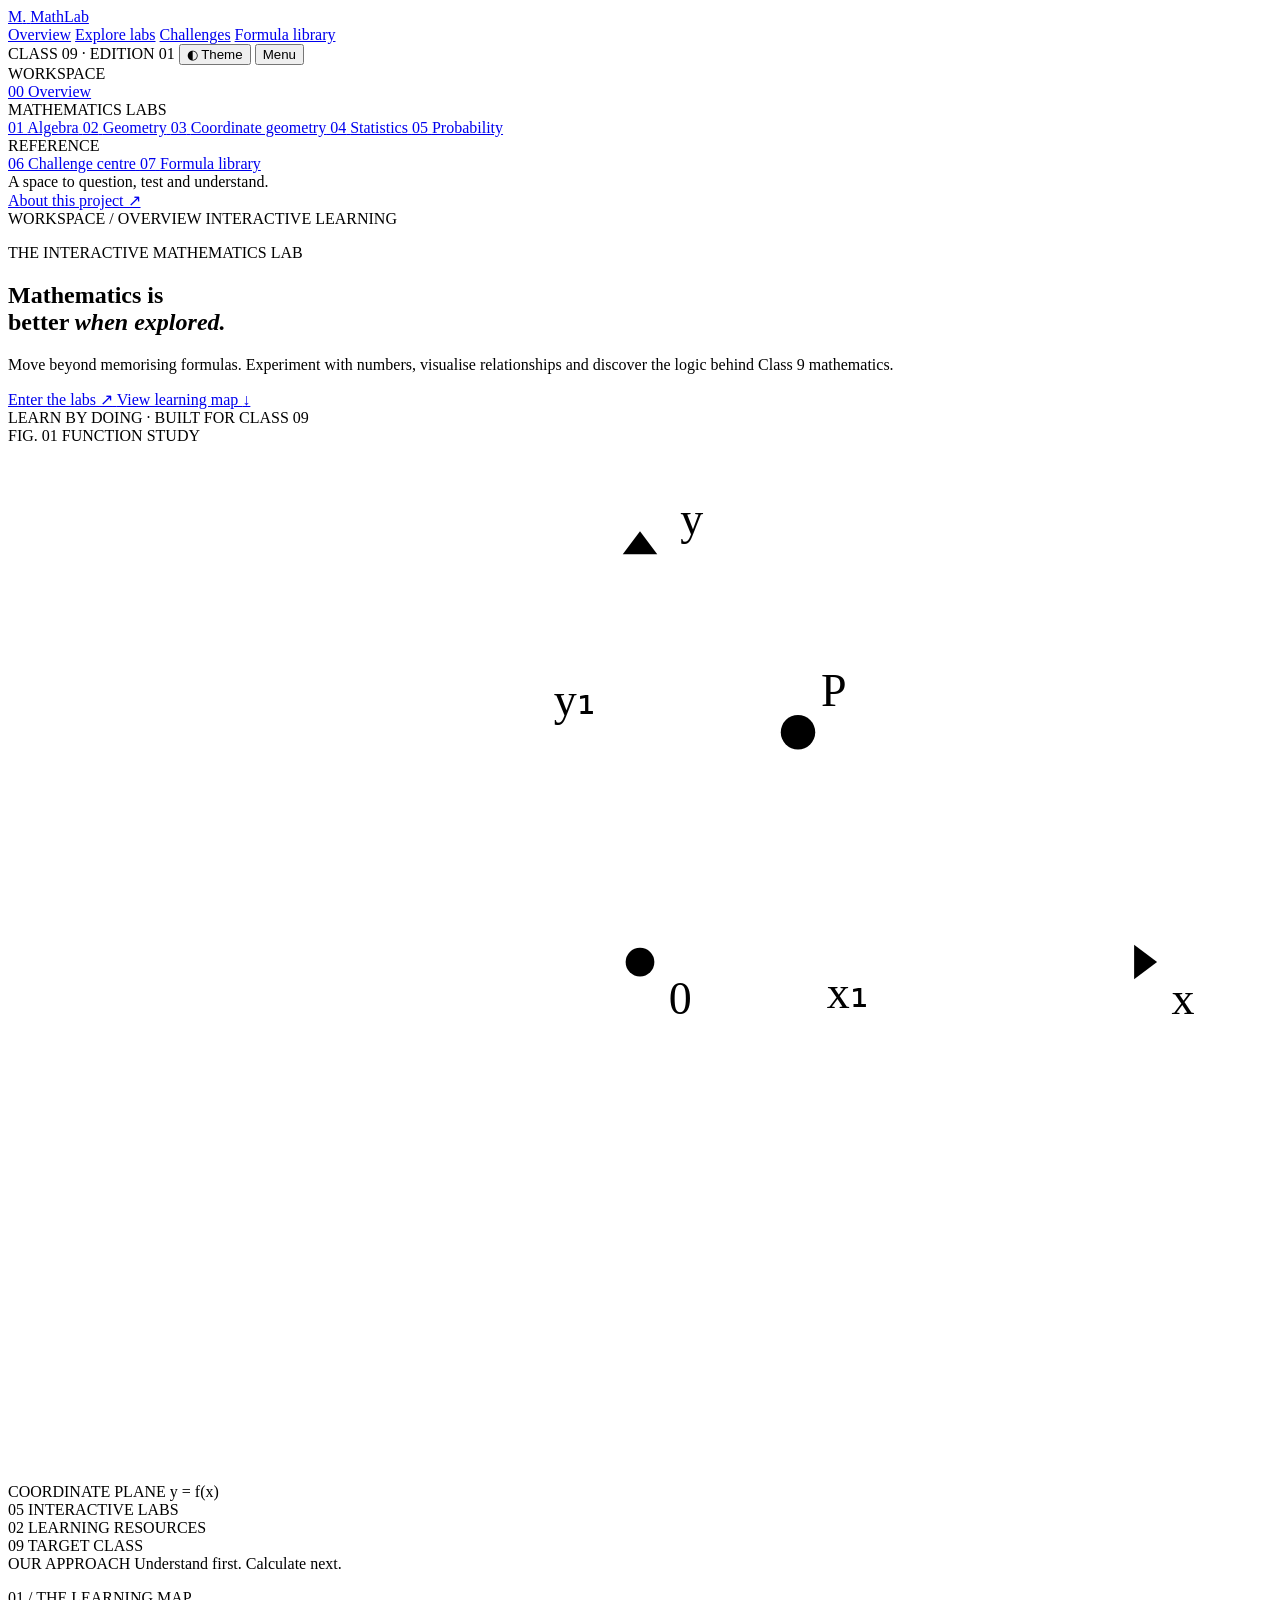
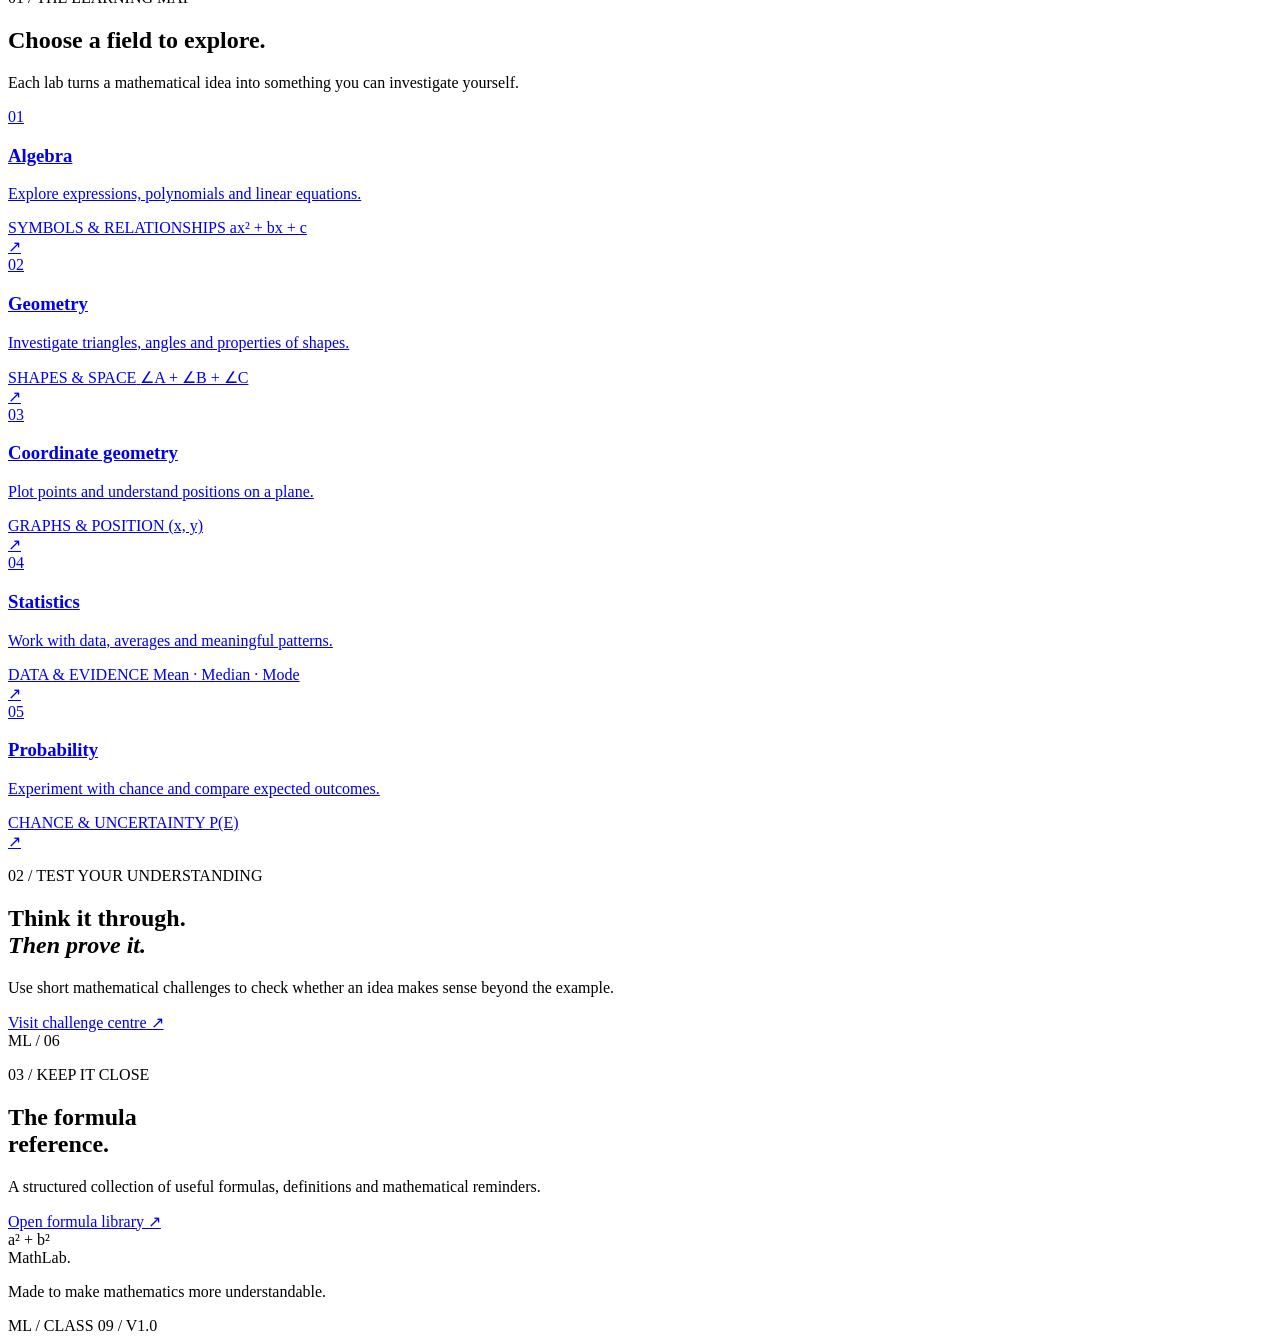
==== commit be00efac: "Update index.html" ====
--- a/index.html
+++ b/index.html
@@ -4,15 +4,15 @@
   <meta charset="UTF-8">
   <meta name="viewport" content="width=device-width, initial-scale=1.0">
   <meta name="description" content="MathLab is an interactive mathematics workspace for exploring Class 9 mathematics.">
-  <title>MathLab — Mathematics, explored.</title>
+  <title>MathLab</title>
 
   <link rel="preconnect" href="https://fonts.googleapis.com">
   <link rel="preconnect" href="https://fonts.gstatic.com" crossorigin>
   <link href="https://fonts.googleapis.com/css2?family=DM+Mono:wght@400;500&family=DM+Sans:wght@400;500;600;700&family=Playfair+Display:wght@500;600;700&display=swap" rel="stylesheet">
 
-  <link rel="stylesheet" href="main.css">
-  <link rel="stylesheet" href="components.css">
-  <script src="navigation.js" defer></script>
+  <link rel="stylesheet" href="css/main.css">
+  <link rel="stylesheet" href="css/components.css">
+  <script src="js/navigation.js" defer></script>
 </head>
 
 <body>
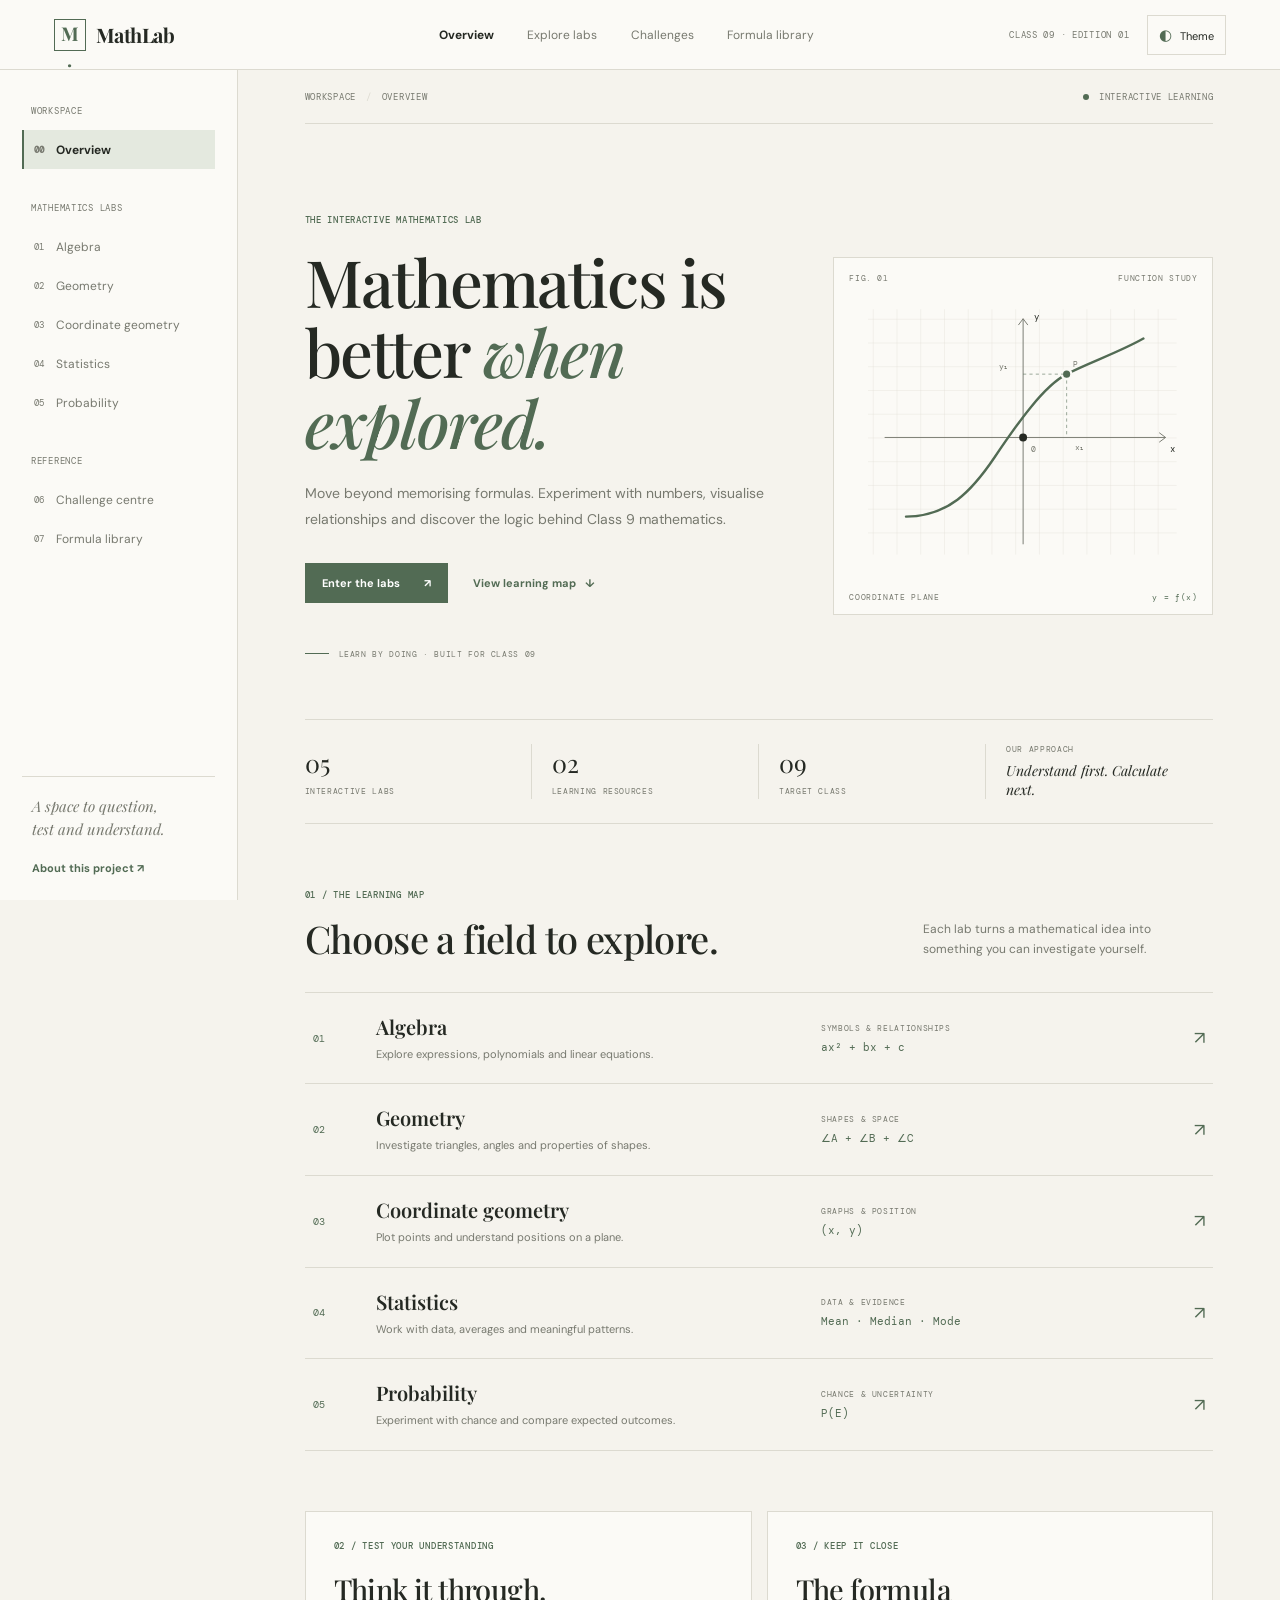
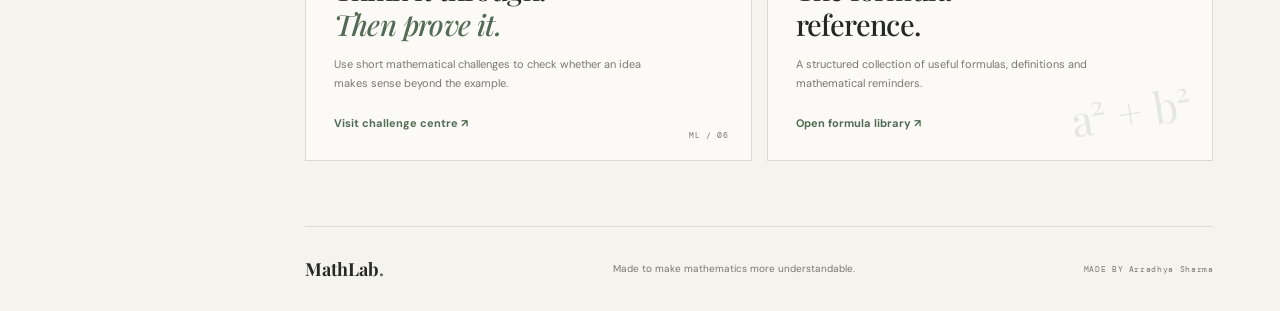
==== commit b8368187: "Update index.html" ====
--- a/index.html
+++ b/index.html
@@ -297,7 +297,7 @@
         <footer class="site-footer">
           <div class="footer-brand">MathLab<span>.</span></div>
           <p>Made to make mathematics more understandable.</p>
-          <span class="footer-code">ML / CLASS 09 / V1.0</span>
+          <span class="footer-code">MADE BY Arradhya Sharma</span>
         </footer>
 
       </main>
--- a/css/main.css
+++ b/css/main.css
@@ -0,0 +1,824 @@
+
+:root {
+  color-scheme: light;
+  --paper: #f5f3ed;
+  --surface: #fbfaf6;
+  --surface-alt: #eeece4;
+  --ink: #252923;
+  --muted: #77796f;
+  --line: #dcdad0;
+  --accent: #526b54;
+  --accent-soft: #e4e9df;
+  --sidebar-width: 238px;
+  --topbar-height: 70px;
+}
+
+html[data-theme="dark"] {
+  color-scheme: dark;
+  --paper: #1d211e;
+  --surface: #252a26;
+  --surface-alt: #303630;
+  --ink: #eeeee5;
+  --muted: #a5aa9e;
+  --line: #41483f;
+  --accent: #a8c19d;
+  --accent-soft: #354236;
+}
+
+* {
+  box-sizing: border-box;
+}
+
+html {
+  scroll-behavior: smooth;
+}
+
+body {
+  margin: 0;
+  background: var(--paper);
+  color: var(--ink);
+  font-family: "DM Sans", sans-serif;
+  font-size: 14px;
+  transition: background 180ms ease, color 180ms ease;
+}
+
+a {
+  color: inherit;
+  text-decoration: none;
+}
+
+button {
+  font: inherit;
+}
+
+.site-shell {
+  min-height: 100vh;
+}
+
+.topbar {
+  height: var(--topbar-height);
+  padding: 0 4.2%;
+  display: flex;
+  align-items: center;
+  justify-content: space-between;
+  gap: 25px;
+  border-bottom: 1px solid var(--line);
+  background: var(--surface);
+  position: sticky;
+  top: 0;
+  z-index: 20;
+}
+
+.brand {
+  display: flex;
+  align-items: center;
+  gap: 10px;
+  min-width: 190px;
+}
+
+.brand-mark {
+  width: 32px;
+  height: 32px;
+  display: grid;
+  place-items: center;
+  border: 1px solid var(--accent);
+  color: var(--accent);
+  font-family: "Playfair Display", serif;
+  font-size: 19px;
+  font-weight: 700;
+}
+
+.brand-mark span,
+.footer-brand span {
+  color: var(--accent);
+}
+
+.brand-name {
+  font-family: "Playfair Display", serif;
+  font-size: 20px;
+  font-weight: 700;
+  letter-spacing: -0.5px;
+}
+
+.top-links {
+  display: flex;
+  align-items: center;
+  gap: clamp(15px, 2.6vw, 38px);
+}
+
+.top-link {
+  color: var(--muted);
+  font-size: 12px;
+  transition: color 150ms ease;
+}
+
+.top-link:hover,
+.top-link.active {
+  color: var(--ink);
+}
+
+.top-link.active {
+  font-weight: 700;
+}
+
+.top-actions {
+  display: flex;
+  align-items: center;
+  gap: 18px;
+}
+
+.edition-label,
+.eyebrow,
+.sidebar-heading,
+.breadcrumb,
+.footnote-rule,
+.hero-footnote,
+.art-topline,
+.art-caption,
+.number-label,
+.lab-number,
+.lab-tag,
+.panel-index,
+.footer-code {
+  font-family: "DM Mono", monospace;
+  letter-spacing: 0.08em;
+}
+
+.edition-label {
+  color: var(--muted);
+  font-size: 9px;
+}
+
+.theme-toggle,
+.menu-toggle {
+  border: 1px solid var(--line);
+  background: transparent;
+  color: var(--ink);
+  padding: 9px 11px;
+  cursor: pointer;
+  font-size: 11px;
+}
+
+.theme-toggle:hover,
+.menu-toggle:hover {
+  border-color: var(--accent);
+}
+
+#themeIcon {
+  color: var(--accent);
+  font-size: 15px;
+  margin-right: 5px;
+}
+
+.menu-toggle {
+  display: none;
+}
+
+.page-layout {
+  display: grid;
+  grid-template-columns: var(--sidebar-width) minmax(0, 1fr);
+  max-width: 1600px;
+  margin: 0 auto;
+}
+
+.sidebar {
+  min-height: calc(100vh - var(--topbar-height));
+  padding: 35px 22px 24px;
+  border-right: 1px solid var(--line);
+  background: var(--surface);
+  position: sticky;
+  top: var(--topbar-height);
+  height: calc(100vh - var(--topbar-height));
+  display: flex;
+  flex-direction: column;
+}
+
+.sidebar-heading {
+  color: var(--muted);
+  font-size: 9px;
+  margin: 0 0 13px 9px;
+}
+
+.section-gap {
+  margin-top: 33px;
+}
+
+.side-link {
+  min-height: 39px;
+  display: flex;
+  align-items: center;
+  gap: 12px;
+  padding: 0 10px;
+  color: var(--muted);
+  font-size: 12px;
+  border-left: 2px solid transparent;
+  transition: 150ms ease;
+}
+
+.side-link:hover {
+  color: var(--ink);
+  background: var(--surface-alt);
+}
+
+.side-link.selected {
+  color: var(--ink);
+  background: var(--accent-soft);
+  border-left-color: var(--accent);
+  font-weight: 700;
+}
+
+.side-index {
+  color: var(--muted);
+  font-family: "DM Mono", monospace;
+  font-size: 9px;
+}
+
+.sidebar-bottom {
+  margin-top: auto;
+  padding: 18px 10px 0;
+  border-top: 1px solid var(--line);
+}
+
+.sidebar-note {
+  max-width: 150px;
+  color: var(--muted);
+  font-family: "Playfair Display", serif;
+  font-size: 15px;
+  font-style: italic;
+  line-height: 1.5;
+  margin-bottom: 18px;
+}
+
+.about-link {
+  color: var(--accent);
+  font-size: 11px;
+  font-weight: 700;
+}
+
+.main-content {
+  min-width: 0;
+  padding: 0 clamp(25px, 5.2vw, 76px);
+}
+
+.breadcrumb {
+  min-height: 54px;
+  display: flex;
+  align-items: center;
+  gap: 10px;
+  color: var(--muted);
+  font-size: 9px;
+  border-bottom: 1px solid var(--line);
+}
+
+.breadcrumb-slash {
+  color: var(--line);
+}
+
+.breadcrumb-spacer {
+  flex: 1;
+}
+
+.live-indicator {
+  width: 6px;
+  height: 6px;
+  border-radius: 50%;
+  background: var(--accent);
+}
+
+.hero {
+  display: grid;
+  grid-template-columns: minmax(0, 1.1fr) minmax(280px, 0.9fr);
+  gap: clamp(25px, 5vw, 75px);
+  align-items: center;
+  padding: clamp(48px, 7vw, 90px) 0 60px;
+  border-bottom: 1px solid var(--line);
+}
+
+.eyebrow {
+  color: var(--accent);
+  font-size: 9px;
+  font-weight: 500;
+  margin: 0 0 20px;
+}
+
+.hero h1 {
+  margin: 0;
+  font-family: "Playfair Display", serif;
+  font-size: clamp(42px, 5.1vw, 69px);
+  font-weight: 500;
+  line-height: 1.08;
+  letter-spacing: -1.9px;
+}
+
+.hero h1 em,
+.challenge-panel h2 em {
+  color: var(--accent);
+  font-weight: 500;
+}
+
+.hero-description {
+  max-width: 470px;
+  margin: 24px 0 0;
+  color: var(--muted);
+  font-size: 14px;
+  line-height: 1.85;
+}
+
+.hero-actions {
+  display: flex;
+  align-items: center;
+  flex-wrap: wrap;
+  gap: 25px;
+  margin-top: 30px;
+}
+
+.button {
+  display: inline-flex;
+  align-items: center;
+  gap: 24px;
+  padding: 13px 17px;
+  font-size: 11px;
+  font-weight: 700;
+  transition: 150ms ease;
+}
+
+.button-primary {
+  background: var(--accent);
+  color: #fff;
+}
+
+html[data-theme="dark"] .button-primary {
+  color: #1d211e;
+}
+
+.button-primary:hover {
+  transform: translateY(-2px);
+  filter: brightness(1.08);
+}
+
+.text-link {
+  color: var(--accent);
+  font-size: 11px;
+  font-weight: 700;
+}
+
+.text-link span {
+  margin-left: 6px;
+}
+
+.hero-footnote {
+  display: flex;
+  align-items: center;
+  gap: 10px;
+  color: var(--muted);
+  font-size: 8px;
+  margin-top: 46px;
+}
+
+.footnote-rule {
+  width: 24px;
+  height: 1px;
+  background: var(--accent);
+}
+
+.hero-art {
+  padding: 15px 15px 12px;
+  border: 1px solid var(--line);
+  background: var(--surface);
+}
+
+.art-topline,
+.art-caption {
+  display: flex;
+  justify-content: space-between;
+  color: var(--muted);
+  font-size: 8px;
+}
+
+.math-illustration {
+  display: block;
+  width: 100%;
+  margin: 12px auto;
+  overflow: visible;
+}
+
+.grid-line {
+  stroke: var(--line);
+  stroke-width: 0.8;
+}
+
+.axis-line {
+  stroke: var(--muted);
+  stroke-width: 1.2;
+  fill: none;
+}
+
+.curve-line {
+  stroke: var(--accent);
+  stroke-width: 3;
+  stroke-linecap: round;
+}
+
+.origin-dot {
+  fill: var(--ink);
+}
+
+.point-dot {
+  fill: var(--accent);
+  stroke: var(--surface);
+  stroke-width: 3;
+}
+
+.guide-line {
+  stroke: var(--accent);
+  stroke-width: 1;
+  stroke-dasharray: 4 4;
+  opacity: 0.7;
+}
+
+.diagram-label {
+  fill: var(--ink);
+  font: 12px "DM Mono", monospace;
+}
+
+.diagram-small {
+  fill: var(--muted);
+  font: 10px "DM Mono", monospace;
+}
+
+.caption-equation {
+  color: var(--accent);
+}
+
+.numbers-strip {
+  display: grid;
+  grid-template-columns: repeat(4, 1fr);
+  padding: 24px 0;
+  border-bottom: 1px solid var(--line);
+}
+
+.number-item {
+  min-height: 55px;
+  padding: 0 20px;
+  border-right: 1px solid var(--line);
+  display: flex;
+  flex-direction: column;
+  justify-content: center;
+  gap: 7px;
+}
+
+.number-item:first-child {
+  padding-left: 0;
+}
+
+.number-item:last-child {
+  border-right: 0;
+}
+
+.number-value {
+  font-family: "Playfair Display", serif;
+  font-size: 25px;
+}
+
+.number-label {
+  color: var(--muted);
+  font-size: 8px;
+}
+
+.number-statement {
+  font-family: "Playfair Display", serif;
+  font-size: 14px;
+  font-style: italic;
+}
+
+.learning-section {
+  padding: 65px 0 60px;
+}
+
+.section-heading {
+  display: flex;
+  justify-content: space-between;
+  align-items: end;
+  gap: 25px;
+  margin-bottom: 28px;
+}
+
+.section-heading .eyebrow {
+  margin-bottom: 12px;
+}
+
+.section-heading h2,
+.feature-panel h2 {
+  margin: 0;
+  font-family: "Playfair Display", serif;
+  font-size: clamp(27px, 3vw, 38px);
+  font-weight: 500;
+  letter-spacing: -0.6px;
+}
+
+.section-intro {
+  max-width: 290px;
+  margin: 0 0 4px;
+  color: var(--muted);
+  font-size: 12px;
+  line-height: 1.7;
+}
+
+.lab-list {
+  border-top: 1px solid var(--line);
+}
+
+.lab-row {
+  display: grid;
+  grid-template-columns: 48px minmax(170px, 1fr) minmax(170px, 0.8fr) 25px;
+  align-items: center;
+  gap: 15px;
+  padding: 20px 8px;
+  border-bottom: 1px solid var(--line);
+  transition: background 150ms ease, padding 150ms ease;
+}
+
+.lab-row:hover {
+  background: var(--surface);
+  padding-left: 15px;
+  padding-right: 15px;
+}
+
+.lab-number {
+  color: var(--accent);
+  font-size: 10px;
+}
+
+.lab-main h3 {
+  margin: 0 0 6px;
+  font-family: "Playfair Display", serif;
+  font-size: 20px;
+  font-weight: 600;
+}
+
+.lab-main p {
+  margin: 0;
+  color: var(--muted);
+  font-size: 11px;
+  line-height: 1.6;
+}
+
+.lab-detail {
+  display: flex;
+  flex-direction: column;
+  gap: 7px;
+}
+
+.lab-tag {
+  color: var(--muted);
+  font-size: 8px;
+}
+
+.lab-example {
+  color: var(--accent);
+  font-family: "DM Mono", monospace;
+  font-size: 11px;
+}
+
+.lab-arrow {
+  color: var(--accent);
+  font-size: 18px;
+  text-align: right;
+}
+
+.lower-grid {
+  display: grid;
+  grid-template-columns: 1fr 1fr;
+  gap: 15px;
+  margin: 0 0 65px;
+}
+
+.feature-panel {
+  position: relative;
+  min-height: 250px;
+  padding: 28px;
+  border: 1px solid var(--line);
+  background: var(--surface);
+  overflow: hidden;
+}
+
+.feature-panel .eyebrow {
+  margin-bottom: 20px;
+}
+
+.feature-panel h2 {
+  font-size: 29px;
+  line-height: 1.2;
+}
+
+.feature-panel > p:not(.eyebrow) {
+  max-width: 330px;
+  color: var(--muted);
+  font-size: 11px;
+  line-height: 1.7;
+  margin: 14px 0 20px;
+}
+
+.panel-index {
+  position: absolute;
+  right: 22px;
+  bottom: 20px;
+  color: var(--muted);
+  font-size: 8px;
+}
+
+.formula-decoration {
+  position: absolute;
+  right: 20px;
+  bottom: 20px;
+  color: var(--accent);
+  opacity: 0.13;
+  font-family: "Playfair Display", serif;
+  font-size: 43px;
+  transform: rotate(-9deg);
+}
+
+.site-footer {
+  min-height: 85px;
+  display: flex;
+  align-items: center;
+  justify-content: space-between;
+  gap: 15px;
+  border-top: 1px solid var(--line);
+  color: var(--muted);
+}
+
+.footer-brand {
+  color: var(--ink);
+  font-family: "Playfair Display", serif;
+  font-size: 18px;
+  font-weight: 700;
+}
+
+.site-footer p {
+  font-size: 10px;
+}
+
+.footer-code {
+  font-size: 8px;
+}
+
+@media (max-width: 1050px) {
+  :root {
+    --sidebar-width: 205px;
+  }
+
+  .topbar {
+    padding: 0 24px;
+  }
+
+  .brand {
+    min-width: auto;
+  }
+
+  .edition-label {
+    display: none;
+  }
+
+  .main-content {
+    padding: 0 30px;
+  }
+
+  .hero {
+    gap: 25px;
+  }
+}
+
+@media (max-width: 760px) {
+  :root {
+    --topbar-height: 62px;
+  }
+
+  .topbar {
+    padding: 0 17px;
+  }
+
+  .top-links {
+    display: none;
+  }
+
+  .menu-toggle {
+    display: inline-block;
+  }
+
+  .theme-text {
+    display: none;
+  }
+
+  .page-layout {
+    display: block;
+  }
+
+  .sidebar {
+    display: none;
+    position: fixed;
+    z-index: 30;
+    top: var(--topbar-height);
+    left: 0;
+    width: min(290px, 86vw);
+    height: calc(100vh - var(--topbar-height));
+    min-height: 0;
+    box-shadow: 12px 12px 30px rgba(0, 0, 0, 0.08);
+  }
+
+  .sidebar.open {
+    display: flex;
+  }
+
+  .main-content {
+    padding: 0 20px;
+  }
+
+  .hero {
+    grid-template-columns: 1fr;
+    padding: 48px 0 40px;
+  }
+
+  .hero-art {
+    max-width: 520px;
+  }
+
+  .hero-footnote {
+    margin-top: 30px;
+  }
+
+  .numbers-strip {
+    grid-template-columns: 1fr 1fr;
+    row-gap: 20px;
+  }
+
+  .number-item:nth-child(2) {
+    border-right: 0;
+  }
+
+  .number-item:nth-child(3) {
+    padding-left: 0;
+  }
+
+  .section-heading {
+    display: block;
+  }
+
+  .section-intro {
+    margin-top: 12px;
+  }
+
+  .lab-row {
+    grid-template-columns: 30px minmax(0, 1fr) 20px;
+    gap: 10px;
+  }
+
+  .lab-detail {
+    grid-column: 2;
+    grid-row: 2;
+    flex-direction: row;
+    flex-wrap: wrap;
+    gap: 10px;
+  }
+
+  .lab-arrow {
+    grid-column: 3;
+    grid-row: 1 / span 2;
+  }
+
+  .lower-grid {
+    grid-template-columns: 1fr;
+  }
+
+  .site-footer {
+    flex-wrap: wrap;
+    padding: 20px 0;
+  }
+}
+
+@media (max-width: 420px) {
+  .main-content {
+    padding: 0 15px;
+  }
+
+  .hero h1 {
+    font-size: 43px;
+  }
+
+  .breadcrumb {
+    font-size: 8px;
+  }
+
+  .number-item {
+    padding-left: 12px;
+    padding-right: 12px;
+  }
+
+  .number-statement {
+    font-size: 12px;
+  }
+
+  .footer-code {
+    width: 100%;
+  }
+}
--- a/css/components.css
+++ b/css/components.css
@@ -0,0 +1,37 @@
+/* Shared interface components for all MathLab pages.
+   Page-specific lab components will be added later. */
+
+:focus-visible {
+  outline: 2px solid var(--accent);
+  outline-offset: 4px;
+}
+
+::selection {
+  background: var(--accent);
+  color: #fff;
+}
+
+html[data-theme="dark"] ::selection {
+  color: #1d211e;
+}
+
+button,
+a {
+  -webkit-tap-highlight-color: transparent;
+}
+
+button:focus:not(:focus-visible),
+a:focus:not(:focus-visible) {
+  outline: none;
+}
+
+@media (prefers-reduced-motion: reduce) {
+  *,
+  *::before,
+  *::after {
+    scroll-behavior: auto !important;
+    transition-duration: 0.01ms !important;
+    animation-duration: 0.01ms !important;
+    animation-iteration-count: 1 !important;
+  }
+}
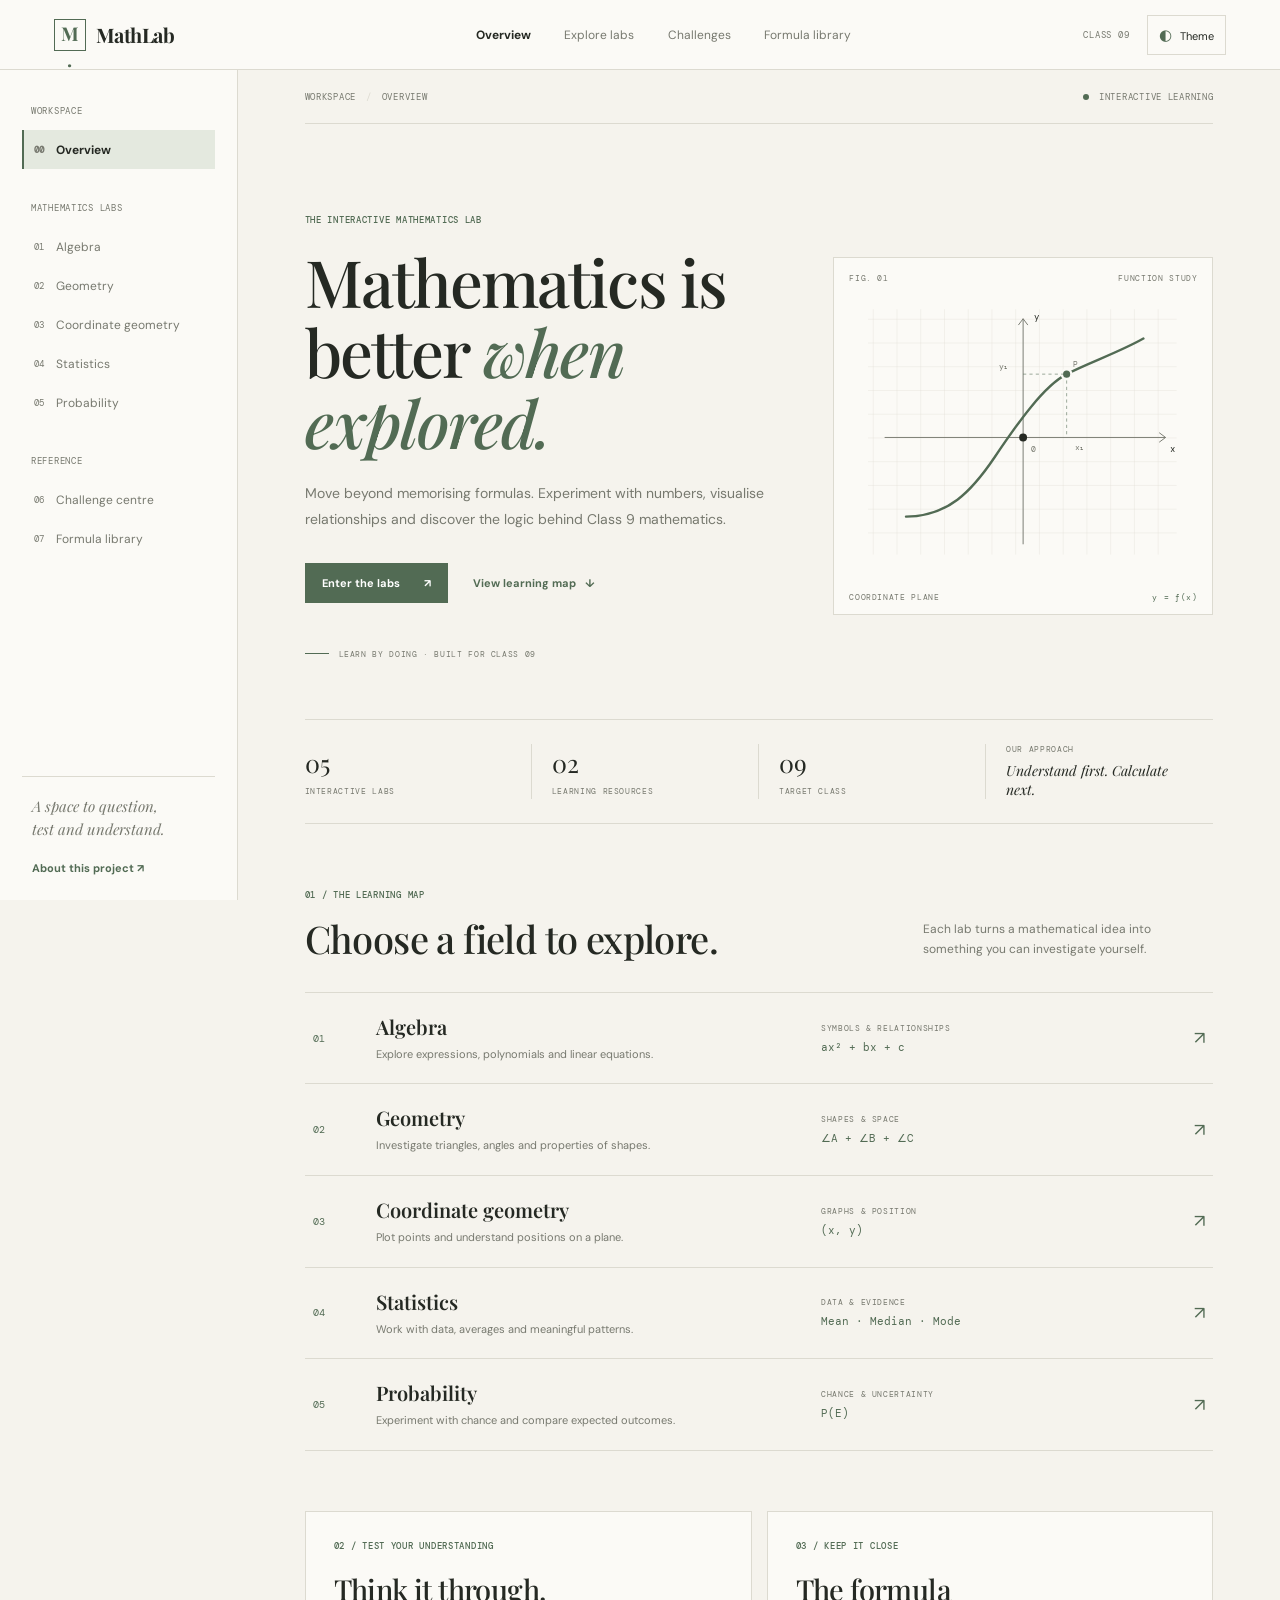
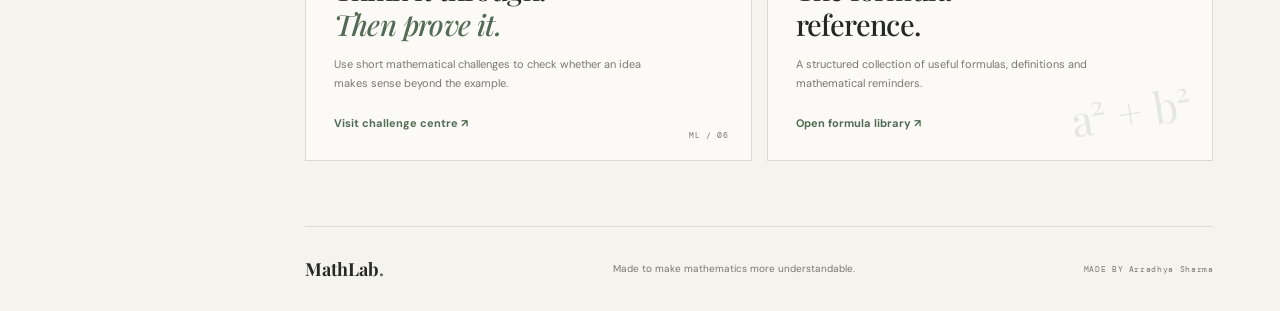
==== commit cce3241c: "Update index.html" ====
--- a/index.html
+++ b/index.html
@@ -32,7 +32,7 @@
       </nav>
 
       <div class="top-actions">
-        <span class="edition-label">CLASS 09 · EDITION 01</span>
+        <span class="edition-label">CLASS 09</span>
         <button class="theme-toggle" id="themeToggle" type="button"
           aria-label="Switch colour theme" title="Switch colour theme">
           <span id="themeIcon">◐</span>
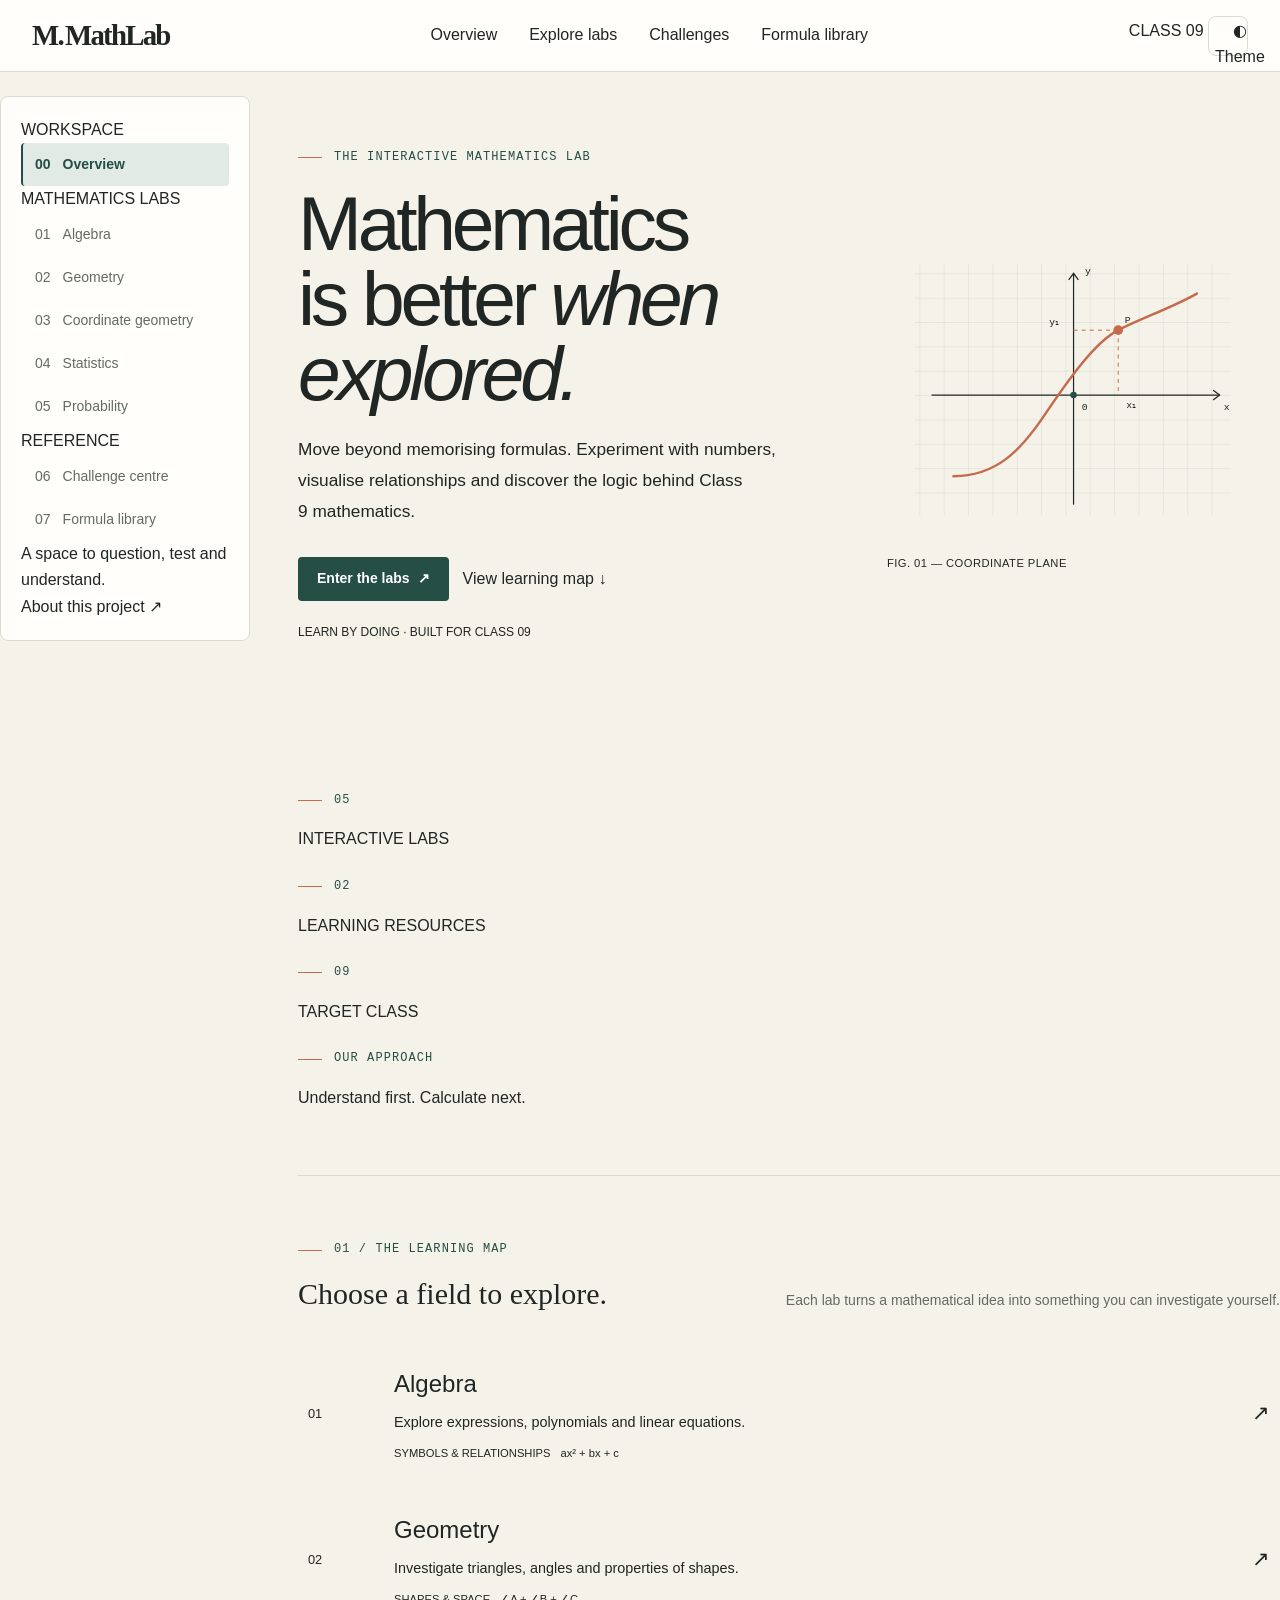
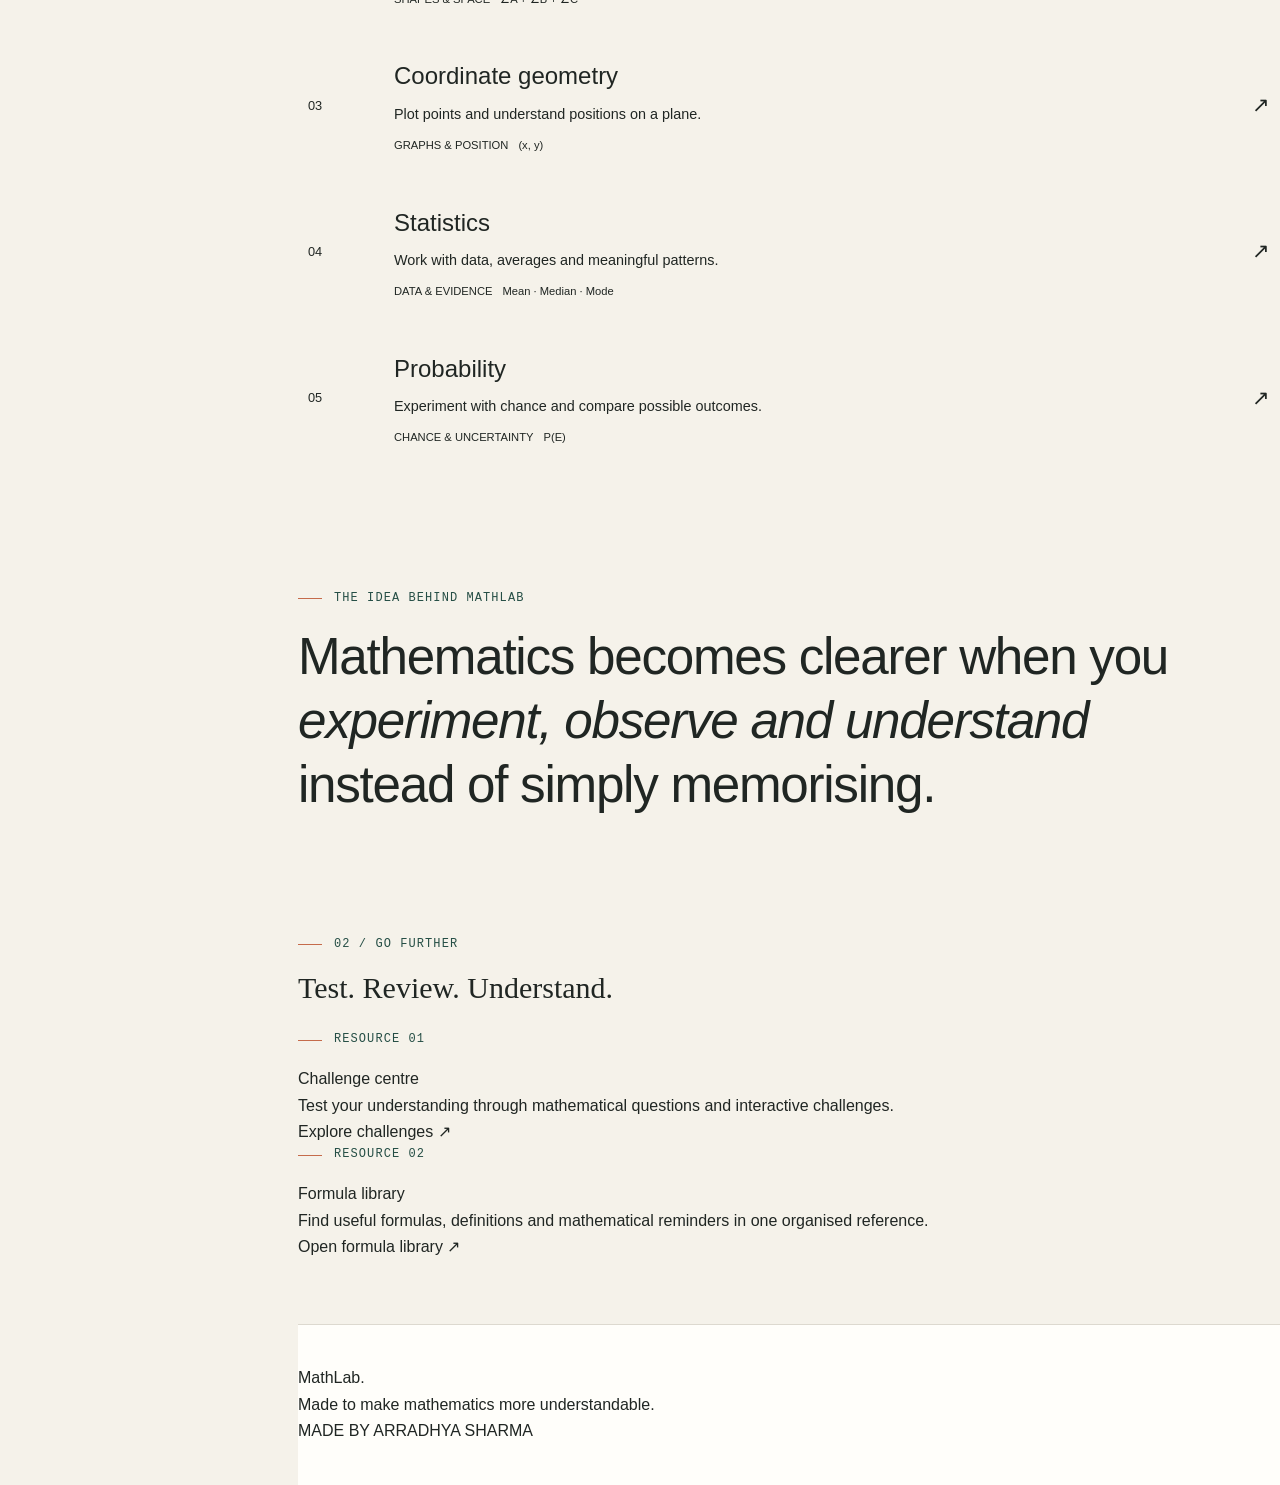
==== commit 4cad833e: "Create index.html" ====
--- a/index.html
+++ b/index.html
@@ -1,306 +1,560 @@
+
 <!DOCTYPE html>
 <html lang="en">
 <head>
   <meta charset="UTF-8">
   <meta name="viewport" content="width=device-width, initial-scale=1.0">
-  <meta name="description" content="MathLab is an interactive mathematics workspace for exploring Class 9 mathematics.">
-  <title>MathLab</title>
-
+
+  <meta name="description"
+    content="MathLab is an interactive mathematics workspace for exploring Class 9 mathematics through experiments, visualisations and challenges.">
+
+  <meta name="theme-color" content="#F5F2EA">
+
+  <title>MathLab — Mathematics, Explored</title>
+
+  <!-- Typography -->
   <link rel="preconnect" href="https://fonts.googleapis.com">
   <link rel="preconnect" href="https://fonts.gstatic.com" crossorigin>
-  <link href="https://fonts.googleapis.com/css2?family=DM+Mono:wght@400;500&family=DM+Sans:wght@400;500;600;700&family=Playfair+Display:wght@500;600;700&display=swap" rel="stylesheet">
-
-  <link rel="stylesheet" href="css/main.css">
+  <link href="https://fonts.googleapis.com/css2?family=DM+Mono:wght@400;500&family=DM+Sans:wght@400;500;600;700&family=Playfair+Display:ital,wght@0,400;0,500;0,600;1,400;1,500&display=swap" rel="stylesheet">
+
+  <!-- New MathLab design system -->
+  <link rel="stylesheet" href="css/reset.css">
+  <link rel="stylesheet" href="css/tokens.css">
+  <link rel="stylesheet" href="css/layout.css">
   <link rel="stylesheet" href="css/components.css">
+  <link rel="stylesheet" href="css/pages.css">
+  <link rel="stylesheet" href="css/labs.css">
+
+  <!-- Navigation and theme -->
   <script src="js/navigation.js" defer></script>
 </head>
 
 <body>
-  <div class="site-shell">
-
-    <header class="topbar">
-      <a class="brand" href="index.html" aria-label="MathLab home">
-        <span class="brand-mark">M<span>.</span></span>
-        <span class="brand-name">MathLab</span>
-      </a>
-
-      <nav class="top-links" aria-label="Main navigation">
-        <a class="top-link active" href="index.html">Overview</a>
-        <a class="top-link" href="pages/algebra.html">Explore labs</a>
-        <a class="top-link" href="pages/challenges.html">Challenges</a>
-        <a class="top-link" href="pages/formulas.html">Formula library</a>
-      </nav>
-
-      <div class="top-actions">
-        <span class="edition-label">CLASS 09</span>
-        <button class="theme-toggle" id="themeToggle" type="button"
-          aria-label="Switch colour theme" title="Switch colour theme">
-          <span id="themeIcon">◐</span>
-          <span class="theme-text">Theme</span>
-        </button>
-        <button class="menu-toggle" id="menuToggle" type="button"
-          aria-label="Open navigation" aria-expanded="false">Menu</button>
+  <div class="ml-site">
+
+    <!-- ================= HEADER ================= -->
+
+    <header class="ml-header">
+      <div class="ml-header-inner">
+
+        <a class="ml-brand" href="index.html" aria-label="MathLab home">
+          <span class="ml-brand-mark">M<span>.</span></span>
+          <span>MathLab</span>
+        </a>
+
+        <nav class="ml-header-nav" aria-label="Main navigation">
+          <a href="index.html" aria-current="page">Overview</a>
+          <a href="pages/algebra.html">Explore labs</a>
+          <a href="pages/challenges.html">Challenges</a>
+          <a href="pages/formulas.html">Formula library</a>
+        </nav>
+
+        <div class="ml-header-controls">
+          <span class="ml-edition">CLASS 09</span>
+
+          <button
+            class="ml-icon-button"
+            id="themeToggle"
+            type="button"
+            aria-label="Switch colour theme"
+            title="Switch colour theme"
+          >
+            <span id="themeIcon" aria-hidden="true">◐</span>
+            <span class="ml-theme-label">Theme</span>
+          </button>
+
+          <button
+            class="ml-menu-button"
+            id="menuToggle"
+            type="button"
+            aria-label="Open navigation"
+            aria-expanded="false"
+            aria-controls="sidebar"
+          >
+            Menu
+          </button>
+        </div>
+
       </div>
     </header>
 
-    <div class="page-layout">
-
-      <aside class="sidebar" id="sidebar">
-        <div class="sidebar-heading">WORKSPACE</div>
-
-        <a class="side-link selected" href="index.html">
-          <span class="side-index">00</span>
+    <!-- ================= PAGE LAYOUT ================= -->
+
+    <div class="ml-page-grid">
+
+      <!-- SIDEBAR -->
+
+      <aside class="ml-sidebar" id="sidebar">
+
+        <p class="ml-sidebar-heading">WORKSPACE</p>
+
+        <a class="ml-sidebar-link is-active"
+          href="index.html"
+          aria-current="page">
+          <span class="ml-sidebar-number">00</span>
           <span>Overview</span>
         </a>
 
-        <div class="sidebar-heading section-gap">MATHEMATICS LABS</div>
-
-        <a class="side-link" href="pages/algebra.html">
-          <span class="side-index">01</span>
+        <p class="ml-sidebar-heading">MATHEMATICS LABS</p>
+
+        <a class="ml-sidebar-link" href="pages/algebra.html">
+          <span class="ml-sidebar-number">01</span>
           <span>Algebra</span>
         </a>
-        <a class="side-link" href="pages/geometry.html">
-          <span class="side-index">02</span>
+
+        <a class="ml-sidebar-link" href="pages/geometry.html">
+          <span class="ml-sidebar-number">02</span>
           <span>Geometry</span>
         </a>
-        <a class="side-link" href="pages/coordinates.html">
-          <span class="side-index">03</span>
+
+        <a class="ml-sidebar-link" href="pages/coordinates.html">
+          <span class="ml-sidebar-number">03</span>
           <span>Coordinate geometry</span>
         </a>
-        <a class="side-link" href="pages/statistics.html">
-          <span class="side-index">04</span>
+
+        <a class="ml-sidebar-link" href="pages/statistics.html">
+          <span class="ml-sidebar-number">04</span>
           <span>Statistics</span>
         </a>
-        <a class="side-link" href="pages/probability.html">
-          <span class="side-index">05</span>
+
+        <a class="ml-sidebar-link" href="pages/probability.html">
+          <span class="ml-sidebar-number">05</span>
           <span>Probability</span>
         </a>
 
-        <div class="sidebar-heading section-gap">REFERENCE</div>
-        <a class="side-link" href="pages/challenges.html">
-          <span class="side-index">06</span>
+        <p class="ml-sidebar-heading">REFERENCE</p>
+
+        <a class="ml-sidebar-link" href="pages/challenges.html">
+          <span class="ml-sidebar-number">06</span>
           <span>Challenge centre</span>
         </a>
-        <a class="side-link" href="pages/formulas.html">
-          <span class="side-index">07</span>
+
+        <a class="ml-sidebar-link" href="pages/formulas.html">
+          <span class="ml-sidebar-number">07</span>
           <span>Formula library</span>
         </a>
 
-        <div class="sidebar-bottom">
-          <div class="sidebar-note">A space to question, test and understand.</div>
-          <a class="about-link" href="pages/about.html">About this project ↗</a>
+        <div class="ml-sidebar-bottom">
+          <p>A space to question, test and understand.</p>
+          <a href="pages/about.html">About this project ↗</a>
         </div>
+
       </aside>
 
-      <main class="main-content">
-
-        <div class="breadcrumb">
-          <span>WORKSPACE</span>
-          <span class="breadcrumb-slash">/</span>
-          <span>OVERVIEW</span>
-          <span class="breadcrumb-spacer"></span>
-          <span class="live-indicator"></span>
-          <span>INTERACTIVE LEARNING</span>
-        </div>
-
-        <section class="hero">
-          <div class="hero-copy">
-            <p class="eyebrow">THE INTERACTIVE MATHEMATICS LAB</p>
-            <h1>Mathematics is<br>better <em>when explored.</em></h1>
-            <p class="hero-description">
-              Move beyond memorising formulas. Experiment with numbers,
-              visualise relationships and discover the logic behind
-              Class 9 mathematics.
+      <!-- MAIN CONTENT -->
+
+      <main class="ml-main">
+
+        <!-- HERO -->
+
+        <section class="ml-hero">
+
+          <div class="ml-hero-copy">
+
+            <p class="ml-eyebrow">
+              THE INTERACTIVE MATHEMATICS LAB
             </p>
 
-            <div class="hero-actions">
-              <a class="button button-primary" href="pages/algebra.html">
-                Enter the labs <span>↗</span>
+            <h1 class="ml-hero-title">
+              Mathematics is better
+              <em>when explored.</em>
+            </h1>
+
+            <p class="ml-hero-description">
+              Move beyond memorising formulas. Experiment with
+              numbers, visualise relationships and discover the
+              logic behind Class 9 mathematics.
+            </p>
+
+            <div class="ml-hero-actions">
+              <a class="ml-button ml-button-primary"
+                href="pages/algebra.html">
+                Enter the labs <span aria-hidden="true">↗</span>
               </a>
-              <a class="text-link" href="#learning-map">View learning map <span>↓</span></a>
-            </div>
-
-            <div class="hero-footnote">
-              <span class="footnote-rule"></span>
-              <span>LEARN BY DOING · BUILT FOR CLASS 09</span>
-            </div>
-          </div>
-
-          <div class="hero-art" aria-label="A mathematical coordinate diagram">
-            <div class="art-topline">
-              <span>FIG. 01</span>
-              <span>FUNCTION STUDY</span>
-            </div>
-
-            <svg class="math-illustration" viewBox="0 0 440 360" role="img"
-              aria-label="A plotted curve on a coordinate grid">
-              <defs>
-                <pattern id="grid" width="30" height="30" patternUnits="userSpaceOnUse">
-                  <path d="M 30 0 L 0 0 0 30" class="grid-line" fill="none"/>
-                </pattern>
-              </defs>
-
-              <rect x="24" y="18" width="390" height="310" fill="url(#grid)"/>
-              <line x1="45" y1="180" x2="400" y2="180" class="axis-line"/>
-              <line x1="220" y1="30" x2="220" y2="315" class="axis-line"/>
-              <path d="M 392 174 L 400 180 L 392 186" class="axis-line"/>
-              <path d="M 214 38 L 220 30 L 226 38" class="axis-line"/>
-
-              <path d="M 72 280 C 125 280, 155 248, 184 205 S 246 115, 275 100 S 340 73, 372 55"
-                class="curve-line" fill="none"/>
-
-              <circle cx="220" cy="180" r="5" class="origin-dot"/>
-              <circle cx="275" cy="100" r="6" class="point-dot"/>
-              <line x1="275" y1="100" x2="275" y2="180" class="guide-line"/>
-              <line x1="220" y1="100" x2="275" y2="100" class="guide-line"/>
-
-              <text x="405" y="198" class="diagram-label">x</text>
-              <text x="234" y="31" class="diagram-label">y</text>
-              <text x="230" y="198" class="diagram-small">0</text>
-              <text x="283" y="91" class="diagram-small">P</text>
-              <text x="285" y="196" class="diagram-small">x₁</text>
-              <text x="190" y="94" class="diagram-small">y₁</text>
-            </svg>
-
-            <div class="art-caption">
-              <span>COORDINATE PLANE</span>
-              <span class="caption-equation">y = f(x)</span>
-            </div>
-          </div>
+
+              <a class="ml-text-link" href="#learning-map">
+                View learning map ↓
+              </a>
+            </div>
+
+            <p class="ml-hero-note">
+              LEARN BY DOING · BUILT FOR CLASS 09
+            </p>
+
+          </div>
+
+          <!-- SCIENTIFIC ILLUSTRATION -->
+
+          <div class="ml-hero-visual">
+
+            <div class="ml-hero-art">
+
+              <svg
+                viewBox="0 0 440 360"
+                role="img"
+                aria-label="A mathematical curve plotted on a coordinate grid"
+              >
+
+                <defs>
+                  <pattern
+                    id="ml-grid"
+                    width="30"
+                    height="30"
+                    patternUnits="userSpaceOnUse"
+                  >
+                    <path
+                      d="M 30 0 L 0 0 0 30"
+                      fill="none"
+                      stroke="currentColor"
+                      stroke-opacity="0.14"
+                      stroke-width="1"
+                    />
+                  </pattern>
+                </defs>
+
+                <rect
+                  x="24"
+                  y="18"
+                  width="390"
+                  height="310"
+                  fill="url(#ml-grid)"
+                />
+
+                <!-- Axes -->
+                <line
+                  x1="45" y1="180"
+                  x2="400" y2="180"
+                  stroke="currentColor"
+                  stroke-width="1.5"
+                />
+
+                <line
+                  x1="220" y1="30"
+                  x2="220" y2="315"
+                  stroke="currentColor"
+                  stroke-width="1.5"
+                />
+
+                <path
+                  d="M392 174 L400 180 L392 186"
+                  fill="none"
+                  stroke="currentColor"
+                  stroke-width="1.5"
+                />
+
+                <path
+                  d="M214 38 L220 30 L226 38"
+                  fill="none"
+                  stroke="currentColor"
+                  stroke-width="1.5"
+                />
+
+                <!-- Curve -->
+                <path
+                  d="M72 280 C125 280 155 248 184 205 S246 115 275 100 S340 73 372 55"
+                  fill="none"
+                  stroke="#C56B4B"
+                  stroke-width="3"
+                  stroke-linecap="round"
+                />
+
+                <!-- Points and guides -->
+                <circle
+                  cx="220" cy="180" r="4"
+                  fill="#254E45"
+                />
+
+                <circle
+                  cx="275" cy="100" r="6"
+                  fill="#C56B4B"
+                />
+
+                <line
+                  x1="275" y1="100"
+                  x2="275" y2="180"
+                  stroke="#C56B4B"
+                  stroke-width="1.2"
+                  stroke-dasharray="5 5"
+                />
+
+                <line
+                  x1="220" y1="100"
+                  x2="275" y2="100"
+                  stroke="#C56B4B"
+                  stroke-width="1.2"
+                  stroke-dasharray="5 5"
+                />
+
+                <!-- Labels -->
+                <g
+                  fill="currentColor"
+                  font-family="monospace"
+                  font-size="12"
+                >
+                  <text x="405" y="198">x</text>
+                  <text x="234" y="31">y</text>
+                  <text x="230" y="198">0</text>
+                  <text x="283" y="91">P</text>
+                  <text x="285" y="196">x₁</text>
+                  <text x="190" y="94">y₁</text>
+                </g>
+
+              </svg>
+
+            </div>
+
+            <div class="ml-visual-caption">
+              FIG. 01 — COORDINATE PLANE
+            </div>
+
+          </div>
+
         </section>
 
-        <section class="numbers-strip" aria-label="MathLab overview">
-          <div class="number-item">
-            <span class="number-value">05</span>
-            <span class="number-label">INTERACTIVE LABS</span>
-          </div>
-          <div class="number-item">
-            <span class="number-value">02</span>
-            <span class="number-label">LEARNING RESOURCES</span>
-          </div>
-          <div class="number-item">
-            <span class="number-value">09</span>
-            <span class="number-label">TARGET CLASS</span>
-          </div>
-          <div class="number-item number-note">
-            <span class="number-label">OUR APPROACH</span>
-            <span class="number-statement">Understand first. Calculate next.</span>
-          </div>
+        <!-- OVERVIEW STRIP -->
+
+        <section class="ml-section">
+
+          <div class="ml-grid ml-overview-grid">
+
+            <div>
+              <p class="ml-eyebrow">05</p>
+              <p class="ml-overview-label">INTERACTIVE LABS</p>
+            </div>
+
+            <div>
+              <p class="ml-eyebrow">02</p>
+              <p class="ml-overview-label">LEARNING RESOURCES</p>
+            </div>
+
+            <div>
+              <p class="ml-eyebrow">09</p>
+              <p class="ml-overview-label">TARGET CLASS</p>
+            </div>
+
+            <div>
+              <p class="ml-eyebrow">OUR APPROACH</p>
+              <p class="ml-overview-statement">
+                Understand first. Calculate next.
+              </p>
+            </div>
+
+          </div>
+
         </section>
 
-        <section class="learning-section" id="learning-map">
-          <div class="section-heading">
+        <!-- LEARNING MAP -->
+
+        <section class="ml-section" id="learning-map">
+
+          <div class="ml-section-heading">
+
             <div>
-              <p class="eyebrow">01 / THE LEARNING MAP</p>
-              <h2>Choose a field to explore.</h2>
-            </div>
-            <p class="section-intro">
+              <p class="ml-eyebrow">01 / THE LEARNING MAP</p>
+              <h2 class="ml-section-title">
+                Choose a field to explore.
+              </h2>
+            </div>
+
+            <p class="ml-section-description">
               Each lab turns a mathematical idea into something
               you can investigate yourself.
             </p>
-          </div>
-
-          <div class="lab-list">
-
-            <a class="lab-row" href="pages/algebra.html">
-              <div class="lab-number">01</div>
-              <div class="lab-main">
-                <h3>Algebra</h3>
-                <p>Explore expressions, polynomials and linear equations.</p>
+
+          </div>
+
+          <div class="ml-subject-list">
+
+            <a class="ml-subject-item" href="pages/algebra.html">
+
+              <span class="ml-subject-number">01</span>
+
+              <div class="ml-subject-content">
+                <h3 class="ml-subject-title">Algebra</h3>
+                <p class="ml-subject-description">
+                  Explore expressions, polynomials and linear equations.
+                </p>
+                <div class="ml-subject-meta">
+                  <span>SYMBOLS &amp; RELATIONSHIPS</span>
+                  <span>ax² + bx + c</span>
+                </div>
               </div>
-              <div class="lab-detail">
-                <span class="lab-tag">SYMBOLS &amp; RELATIONSHIPS</span>
-                <span class="lab-example">ax² + bx + c</span>
+
+              <span class="ml-subject-arrow" aria-hidden="true">↗</span>
+
+            </a>
+
+            <a class="ml-subject-item" href="pages/geometry.html">
+
+              <span class="ml-subject-number">02</span>
+
+              <div class="ml-subject-content">
+                <h3 class="ml-subject-title">Geometry</h3>
+                <p class="ml-subject-description">
+                  Investigate triangles, angles and properties of shapes.
+                </p>
+                <div class="ml-subject-meta">
+                  <span>SHAPES &amp; SPACE</span>
+                  <span>∠A + ∠B + ∠C</span>
+                </div>
               </div>
-              <span class="lab-arrow">↗</span>
+
+              <span class="ml-subject-arrow" aria-hidden="true">↗</span>
+
             </a>
 
-            <a class="lab-row" href="pages/geometry.html">
-              <div class="lab-number">02</div>
-              <div class="lab-main">
-                <h3>Geometry</h3>
-                <p>Investigate triangles, angles and properties of shapes.</p>
+            <a class="ml-subject-item" href="pages/coordinates.html">
+
+              <span class="ml-subject-number">03</span>
+
+              <div class="ml-subject-content">
+                <h3 class="ml-subject-title">Coordinate geometry</h3>
+                <p class="ml-subject-description">
+                  Plot points and understand positions on a plane.
+                </p>
+                <div class="ml-subject-meta">
+                  <span>GRAPHS &amp; POSITION</span>
+                  <span>(x, y)</span>
+                </div>
               </div>
-              <div class="lab-detail">
-                <span class="lab-tag">SHAPES &amp; SPACE</span>
-                <span class="lab-example">∠A + ∠B + ∠C</span>
+
+              <span class="ml-subject-arrow" aria-hidden="true">↗</span>
+
+            </a>
+
+            <a class="ml-subject-item" href="pages/statistics.html">
+
+              <span class="ml-subject-number">04</span>
+
+              <div class="ml-subject-content">
+                <h3 class="ml-subject-title">Statistics</h3>
+                <p class="ml-subject-description">
+                  Work with data, averages and meaningful patterns.
+                </p>
+                <div class="ml-subject-meta">
+                  <span>DATA &amp; EVIDENCE</span>
+                  <span>Mean · Median · Mode</span>
+                </div>
               </div>
-              <span class="lab-arrow">↗</span>
+
+              <span class="ml-subject-arrow" aria-hidden="true">↗</span>
+
             </a>
 
-            <a class="lab-row" href="pages/coordinates.html">
-              <div class="lab-number">03</div>
-              <div class="lab-main">
-                <h3>Coordinate geometry</h3>
-                <p>Plot points and understand positions on a plane.</p>
+            <a class="ml-subject-item" href="pages/probability.html">
+
+              <span class="ml-subject-number">05</span>
+
+              <div class="ml-subject-content">
+                <h3 class="ml-subject-title">Probability</h3>
+                <p class="ml-subject-description">
+                  Experiment with chance and compare possible outcomes.
+                </p>
+                <div class="ml-subject-meta">
+                  <span>CHANCE &amp; UNCERTAINTY</span>
+                  <span>P(E)</span>
+                </div>
               </div>
-              <div class="lab-detail">
-                <span class="lab-tag">GRAPHS &amp; POSITION</span>
-                <span class="lab-example">(x, y)</span>
-              </div>
-              <span class="lab-arrow">↗</span>
+
+              <span class="ml-subject-arrow" aria-hidden="true">↗</span>
+
             </a>
 
-            <a class="lab-row" href="pages/statistics.html">
-              <div class="lab-number">04</div>
-              <div class="lab-main">
-                <h3>Statistics</h3>
-                <p>Work with data, averages and meaningful patterns.</p>
-              </div>
-              <div class="lab-detail">
-                <span class="lab-tag">DATA &amp; EVIDENCE</span>
-                <span class="lab-example">Mean · Median · Mode</span>
-              </div>
-              <span class="lab-arrow">↗</span>
-            </a>
-
-            <a class="lab-row" href="pages/probability.html">
-              <div class="lab-number">05</div>
-              <div class="lab-main">
-                <h3>Probability</h3>
-                <p>Experiment with chance and compare expected outcomes.</p>
-              </div>
-              <div class="lab-detail">
-                <span class="lab-tag">CHANCE &amp; UNCERTAINTY</span>
-                <span class="lab-example">P(E)</span>
-              </div>
-              <span class="lab-arrow">↗</span>
-            </a>
-
-          </div>
+          </div>
+
         </section>
 
-        <section class="lower-grid">
-          <div class="feature-panel challenge-panel">
-            <p class="eyebrow">02 / TEST YOUR UNDERSTANDING</p>
-            <h2>Think it through.<br><em>Then prove it.</em></h2>
-            <p>
-              Use short mathematical challenges to check whether
-              an idea makes sense beyond the example.
-            </p>
-            <a class="text-link" href="pages/challenges.html">Visit challenge centre ↗</a>
-            <div class="panel-index">ML / 06</div>
-          </div>
-
-          <div class="feature-panel formula-panel">
-            <p class="eyebrow">03 / KEEP IT CLOSE</p>
-            <h2>The formula<br>reference.</h2>
-            <p>
-              A structured collection of useful formulas,
-              definitions and mathematical reminders.
-            </p>
-            <a class="text-link" href="pages/formulas.html">Open formula library ↗</a>
-            <div class="formula-decoration">a² + b²</div>
-          </div>
+        <!-- EDITORIAL STATEMENT -->
+
+        <section class="ml-statement">
+          <p class="ml-eyebrow">THE IDEA BEHIND MATHLAB</p>
+
+          <p class="ml-statement-text">
+            Mathematics becomes clearer when you
+            <em>experiment, observe and understand</em>
+            instead of simply memorising.
+          </p>
         </section>
 
-        <footer class="site-footer">
-          <div class="footer-brand">MathLab<span>.</span></div>
-          <p>Made to make mathematics more understandable.</p>
-          <span class="footer-code">MADE BY Arradhya Sharma</span>
+        <!-- LEARNING RESOURCES -->
+
+        <section class="ml-section">
+
+          <div class="ml-section-heading">
+            <div>
+              <p class="ml-eyebrow">02 / GO FURTHER</p>
+              <h2 class="ml-section-title">
+                Test. Review. Understand.
+              </h2>
+            </div>
+          </div>
+
+          <div class="ml-resource-grid">
+
+            <article class="ml-resource-item">
+
+              <p class="ml-eyebrow">RESOURCE 01</p>
+
+              <h3 class="ml-resource-title">
+                Challenge centre
+              </h3>
+
+              <p class="ml-resource-description">
+                Test your understanding through mathematical
+                questions and interactive challenges.
+              </p>
+
+              <a class="ml-text-link"
+                href="pages/challenges.html">
+                Explore challenges ↗
+              </a>
+
+            </article>
+
+            <article class="ml-resource-item">
+
+              <p class="ml-eyebrow">RESOURCE 02</p>
+
+              <h3 class="ml-resource-title">
+                Formula library
+              </h3>
+
+              <p class="ml-resource-description">
+                Find useful formulas, definitions and mathematical
+                reminders in one organised reference.
+              </p>
+
+              <a class="ml-text-link"
+                href="pages/formulas.html">
+                Open formula library ↗
+              </a>
+
+            </article>
+
+          </div>
+
+        </section>
+
+        <!-- FOOTER -->
+
+        <footer class="ml-footer">
+
+          <div class="ml-footer-brand">
+            MathLab<span>.</span>
+          </div>
+
+          <p>
+            Made to make mathematics more understandable.
+          </p>
+
+          <div class="ml-footer-credit">
+            MADE BY ARRADHYA SHARMA
+          </div>
+
         </footer>
 
       </main>
+
     </div>
   </div>
 </body>
--- a/css/tokens.css
+++ b/css/tokens.css
@@ -0,0 +1,197 @@
+
+/* =========================================
+   MATHLAB — DESIGN TOKENS
+   Editorial + Scientific Hybrid
+   ========================================= */
+
+/* 01. LIGHT THEME */
+
+:root {
+    color-scheme: light;
+
+    /* Backgrounds */
+    --color-background: #F5F2EA;
+    --color-surface: #FFFEFA;
+    --color-surface-muted: #EEEAE0;
+    --color-surface-raised: #FFFFFF;
+
+    /* Text */
+    --color-text: #202623;
+    --color-text-secondary: #626B64;
+    --color-text-muted: #858C84;
+
+    /* Brand colours */
+    --color-primary: #254E45;
+    --color-primary-hover: #1B3E36;
+    --color-primary-soft: #E1EAE4;
+
+    --color-accent: #C56B4B;
+    --color-accent-soft: #F3E5DC;
+
+    --color-highlight: #D8A64A;
+    --color-highlight-soft: #F4ECD9;
+
+    /* Functional colours */
+    --color-success: #397653;
+    --color-success-soft: #E5EFE7;
+
+    --color-error: #B34D43;
+    --color-error-soft: #F5E5E1;
+
+    --color-warning: #A87925;
+    --color-warning-soft: #F4ECD9;
+
+    /* Borders */
+    --color-border: #DDD9CF;
+    --color-border-strong: #C9C4B8;
+
+    /* Typography */
+    --font-display: "Georgia", "Times New Roman", serif;
+    --font-body: "Inter", "Segoe UI", Arial, sans-serif;
+    --font-mono: "IBM Plex Mono", "Consolas", monospace;
+
+    /* Font sizes */
+    --text-xs: 0.75rem;
+    --text-sm: 0.875rem;
+    --text-base: 1rem;
+    --text-lg: 1.125rem;
+    --text-xl: 1.375rem;
+    --text-2xl: 1.875rem;
+    --text-3xl: 2.5rem;
+    --text-display: clamp(2.5rem, 6vw, 4.75rem);
+
+    /* Font weights */
+    --weight-regular: 400;
+    --weight-medium: 500;
+    --weight-semibold: 600;
+    --weight-bold: 700;
+
+    /* Spacing scale */
+    --space-1: 0.25rem;
+    --space-2: 0.5rem;
+    --space-3: 0.75rem;
+    --space-4: 1rem;
+    --space-5: 1.25rem;
+    --space-6: 1.5rem;
+    --space-8: 2rem;
+    --space-10: 2.5rem;
+    --space-12: 3rem;
+    --space-16: 4rem;
+    --space-20: 5rem;
+
+    /* Layout */
+    --page-width: 1440px;
+    --content-width: 1120px;
+    --reading-width: 760px;
+    --sidebar-width: 250px;
+    --header-height: 72px;
+
+    /* Borders and corners */
+    --radius-sm: 4px;
+    --radius-md: 8px;
+    --radius-lg: 12px;
+    --radius-xl: 18px;
+
+    /* Shadows */
+    --shadow-soft: 0 2px 10px rgba(32, 38, 35, 0.05);
+    --shadow-medium: 0 8px 24px rgba(32, 38, 35, 0.08);
+
+    /* Motion */
+    --transition-fast: 150ms ease;
+    --transition-normal: 250ms ease;
+}
+
+
+/* 02. DARK THEME */
+
+:root[data-theme="dark"],
+body[data-theme="dark"],
+body.dark-theme {
+    color-scheme: dark;
+
+    --color-background: #18211E;
+    --color-surface: #202B26;
+    --color-surface-muted: #26332D;
+    --color-surface-raised: #2B3831;
+
+    --color-text: #E8E9E1;
+    --color-text-secondary: #B4BDB5;
+    --color-text-muted: #89968C;
+
+    --color-primary: #91B7A2;
+    --color-primary-hover: #A8CBB7;
+    --color-primary-soft: #2D4438;
+
+    --color-accent: #E29A79;
+    --color-accent-soft: #49352E;
+
+    --color-highlight: #E3BD70;
+    --color-highlight-soft: #453B29;
+
+    --color-success: #8FC5A0;
+    --color-success-soft: #294334;
+
+    --color-error: #E39488;
+    --color-error-soft: #472F2C;
+
+    --color-warning: #E3BD70;
+    --color-warning-soft: #453B29;
+
+    --color-border: #39473F;
+    --color-border-strong: #506057;
+
+    --shadow-soft: 0 2px 10px rgba(0, 0, 0, 0.15);
+    --shadow-medium: 0 8px 24px rgba(0, 0, 0, 0.22);
+}
+
+
+/* 03. GLOBAL DESIGN BEHAVIOUR */
+
+*,
+*::before,
+*::after {
+    box-sizing: border-box;
+}
+
+html {
+    scroll-behavior: smooth;
+    background: var(--color-background);
+}
+
+body {
+    margin: 0;
+    background: var(--color-background);
+    color: var(--color-text);
+    font-family: var(--font-body);
+    font-size: var(--text-base);
+    line-height: 1.65;
+    transition:
+        background-color var(--transition-normal),
+        color var(--transition-normal);
+}
+
+button,
+input,
+select,
+textarea {
+    font: inherit;
+}
+
+button {
+    cursor: pointer;
+}
+
+img,
+svg {
+    max-width: 100%;
+}
+
+a {
+    color: inherit;
+    text-decoration: none;
+}
+
+::selection {
+    background: var(--color-primary-soft);
+    color: var(--color-text);
+}
--- a/css/layout.css
+++ b/css/layout.css
@@ -0,0 +1,501 @@
+.ml-site {
+    width: 100%;
+    min-height: 100vh;
+    background: var(--color-background);
+}
+
+.ml-container {
+    width: min(
+        calc(100% - 64px),
+        var(--page-width)
+    );
+    margin-inline: auto;
+}
+
+.ml-content-width {
+    width: min(100%, var(--content-width));
+    margin-inline: auto;
+}
+
+.ml-reading-width {
+    width: min(100%, var(--reading-width));
+    margin-inline: auto;
+}
+
+.ml-section {
+    padding-block: var(--space-16);
+}
+
+.ml-section + .ml-section {
+    border-top: 1px solid var(--color-border);
+}
+
+
+/* 02. TOP NAVIGATION */
+
+.ml-header {
+    position: sticky;
+    top: 0;
+    z-index: 100;
+    width: 100%;
+    height: var(--header-height);
+
+    display: flex;
+    align-items: center;
+
+    background: var(--color-surface);
+    border-bottom: 1px solid var(--color-border);
+}
+
+.ml-header-inner {
+    width: min(
+        calc(100% - 64px),
+        var(--page-width)
+    );
+
+    margin-inline: auto;
+
+    display: flex;
+    align-items: center;
+    justify-content: space-between;
+    gap: var(--space-8);
+}
+
+.ml-brand {
+    display: inline-flex;
+    align-items: baseline;
+    gap: 2px;
+    flex-shrink: 0;
+
+    color: var(--color-text);
+    font-family: var(--font-display);
+    font-size: 1.8rem;
+    font-weight: var(--weight-bold);
+    letter-spacing: -0.06em;
+}
+
+.ml-brand-dot {
+    color: var(--color-accent);
+}
+
+.ml-header-nav {
+    display: flex;
+    align-items: center;
+    gap: var(--space-8);
+}
+
+.ml-header-link {
+    color: var(--color-text-secondary);
+    font-size: var(--text-sm);
+    font-weight: var(--weight-medium);
+    transition: color var(--transition-fast);
+}
+
+.ml-header-link:hover,
+.ml-header-link[aria-current="page"] {
+    color: var(--color-primary);
+}
+
+.ml-header-actions {
+    display: flex;
+    align-items: center;
+    gap: var(--space-3);
+}
+
+
+/* 03. HEADER CONTROLS */
+
+.ml-icon-button {
+    width: 40px;
+    height: 40px;
+    display: inline-grid;
+    place-items: center;
+
+    border: 1px solid var(--color-border);
+    border-radius: var(--radius-md);
+
+    color: var(--color-text);
+    background: var(--color-surface);
+
+    transition:
+        background-color var(--transition-fast),
+        border-color var(--transition-fast);
+}
+
+.ml-icon-button:hover {
+    background: var(--color-surface-muted);
+    border-color: var(--color-border-strong);
+}
+
+.ml-menu-button {
+    display: none;
+}
+
+
+/* 04. MAIN PAGE LAYOUT */
+
+.ml-page {
+    width: min(
+        calc(100% - 64px),
+        var(--page-width)
+    );
+
+    margin-inline: auto;
+    padding-block: var(--space-12) var(--space-20);
+}
+
+.ml-page-grid {
+    display: grid;
+    grid-template-columns:
+        var(--sidebar-width)
+        minmax(0, 1fr);
+
+    gap: var(--space-12);
+    align-items: start;
+}
+
+.ml-main {
+    min-width: 0;
+}
+
+.ml-main-full {
+    width: min(100%, var(--content-width));
+    margin-inline: auto;
+}
+
+
+/* 05. LAB SIDEBAR */
+
+.ml-sidebar {
+    position: sticky;
+    top: calc(var(--header-height) + var(--space-6));
+
+    max-height: calc(100vh - var(--header-height) - 48px);
+    overflow-y: auto;
+
+    padding: var(--space-5);
+
+    background: var(--color-surface);
+    border: 1px solid var(--color-border);
+    border-radius: var(--radius-md);
+}
+
+.ml-sidebar-label {
+    margin-bottom: var(--space-4);
+
+    color: var(--color-text-muted);
+    font-family: var(--font-mono);
+    font-size: var(--text-xs);
+    letter-spacing: 0.08em;
+    text-transform: uppercase;
+}
+
+.ml-sidebar-nav {
+    display: flex;
+    flex-direction: column;
+    gap: 3px;
+}
+
+.ml-sidebar-link {
+    display: flex;
+    align-items: center;
+    gap: var(--space-3);
+
+    padding: 10px 12px;
+
+    color: var(--color-text-secondary);
+    font-size: var(--text-sm);
+
+    border-left: 2px solid transparent;
+    border-radius: var(--radius-sm);
+
+    transition:
+        background-color var(--transition-fast),
+        color var(--transition-fast),
+        border-color var(--transition-fast);
+}
+
+.ml-sidebar-link:hover {
+    color: var(--color-text);
+    background: var(--color-surface-muted);
+}
+
+.ml-sidebar-link[aria-current="page"] {
+    color: var(--color-primary);
+    background: var(--color-primary-soft);
+    border-left-color: var(--color-primary);
+    font-weight: var(--weight-semibold);
+}
+
+
+/* 06. PAGE INTRODUCTION */
+
+.ml-page-intro {
+    max-width: 850px;
+    margin-bottom: var(--space-12);
+}
+
+.ml-eyebrow {
+    display: flex;
+    align-items: center;
+    gap: var(--space-3);
+
+    margin-bottom: var(--space-4);
+
+    color: var(--color-primary);
+    font-family: var(--font-mono);
+    font-size: var(--text-xs);
+    font-weight: var(--weight-medium);
+    letter-spacing: 0.09em;
+    text-transform: uppercase;
+}
+
+.ml-eyebrow::before {
+    content: "";
+    width: 24px;
+    height: 1px;
+    background: var(--color-accent);
+}
+
+.ml-page-title {
+    max-width: 900px;
+
+    color: var(--color-text);
+    font-family: var(--font-display);
+    font-size: var(--text-display);
+    font-weight: var(--weight-regular);
+    line-height: 1.08;
+    letter-spacing: -0.045em;
+}
+
+.ml-page-description {
+    max-width: 680px;
+    margin-top: var(--space-5);
+
+    color: var(--color-text-secondary);
+    font-size: var(--text-lg);
+    line-height: 1.8;
+}
+
+
+/* 07. SECTION HEADINGS */
+
+.ml-section-heading {
+    display: flex;
+    align-items: end;
+    justify-content: space-between;
+    gap: var(--space-6);
+
+    margin-bottom: var(--space-6);
+}
+
+.ml-section-title {
+    color: var(--color-text);
+    font-family: var(--font-display);
+    font-size: var(--text-2xl);
+    font-weight: var(--weight-regular);
+    line-height: 1.2;
+}
+
+.ml-section-description {
+    max-width: 560px;
+    margin-top: var(--space-2);
+
+    color: var(--color-text-secondary);
+    font-size: var(--text-sm);
+}
+
+
+/* 08. CONTENT GRIDS */
+
+.ml-grid {
+    display: grid;
+    gap: var(--space-6);
+}
+
+.ml-grid-2 {
+    grid-template-columns: repeat(2, minmax(0, 1fr));
+}
+
+.ml-grid-3 {
+    grid-template-columns: repeat(3, minmax(0, 1fr));
+}
+
+.ml-grid-4 {
+    grid-template-columns: repeat(4, minmax(0, 1fr));
+}
+
+
+/* 09. DIVIDERS */
+
+.ml-divider {
+    width: 100%;
+    height: 1px;
+    background: var(--color-border);
+    border: 0;
+    margin-block: var(--space-8);
+}
+
+
+/* 10. FOOTER */
+
+.ml-footer {
+    padding-block: var(--space-10);
+
+    background: var(--color-surface);
+    border-top: 1px solid var(--color-border);
+}
+
+.ml-footer-inner {
+    width: min(
+        calc(100% - 64px),
+        var(--page-width)
+    );
+
+    margin-inline: auto;
+
+    display: flex;
+    align-items: center;
+    justify-content: space-between;
+    gap: var(--space-6);
+}
+
+.ml-footer-text {
+    color: var(--color-text-muted);
+    font-size: var(--text-xs);
+}
+
+
+/* 11. RESPONSIVE — TABLETS */
+
+@media (max-width: 1000px) {
+
+    :root {
+        --sidebar-width: 210px;
+    }
+
+    .ml-page-grid {
+        gap: var(--space-6);
+    }
+
+    .ml-grid-4 {
+        grid-template-columns: repeat(2, minmax(0, 1fr));
+    }
+
+    .ml-header-nav {
+        gap: var(--space-5);
+    }
+}
+
+
+/* 12. RESPONSIVE — MOBILE */
+
+@media (max-width: 760px) {
+
+    :root {
+        --header-height: 64px;
+    }
+
+    .ml-container,
+    .ml-header-inner,
+    .ml-page,
+    .ml-footer-inner {
+        width: calc(100% - 36px);
+    }
+
+    .ml-menu-button {
+        display: inline-grid;
+    }
+
+    .ml-header-nav {
+        display: none;
+    }
+
+    .ml-brand {
+        font-size: 1.55rem;
+    }
+
+    .ml-page {
+        padding-block: var(--space-8) var(--space-12);
+    }
+
+    .ml-page-grid {
+        display: block;
+    }
+
+    .ml-sidebar {
+        position: fixed;
+        top: var(--header-height);
+        left: 0;
+        z-index: 90;
+
+        width: min(300px, 85vw);
+        height: calc(100vh - var(--header-height));
+        max-height: none;
+
+        border-radius: 0;
+        border-left: 0;
+        border-top: 0;
+
+        transform: translateX(-105%);
+        visibility: hidden;
+
+        transition:
+            transform var(--transition-normal),
+            visibility var(--transition-normal);
+    }
+
+    .ml-sidebar.is-open {
+        transform: translateX(0);
+        visibility: visible;
+    }
+
+    .ml-grid-2,
+    .ml-grid-3,
+    .ml-grid-4 {
+        grid-template-columns: minmax(0, 1fr);
+    }
+
+    .ml-section {
+        padding-block: var(--space-10);
+    }
+
+    .ml-page-intro {
+        margin-bottom: var(--space-8);
+    }
+
+    .ml-page-description {
+        font-size: var(--text-base);
+    }
+
+    .ml-section-heading {
+        align-items: start;
+        flex-direction: column;
+    }
+
+    .ml-footer-inner {
+        align-items: flex-start;
+        flex-direction: column;
+    }
+}
+
+
+/* 13. SMALL MOBILE */
+
+@media (max-width: 420px) {
+
+    .ml-container,
+    .ml-header-inner,
+    .ml-page,
+    .ml-footer-inner {
+        width: calc(100% - 28px);
+    }
+
+    .ml-page-title {
+        font-size: 2.35rem;
+    }
+
+    .ml-header-actions {
+        gap: var(--space-2);
+    }
+}
--- a/css/components.css
+++ b/css/components.css
@@ -1,37 +1,548 @@
-/* Shared interface components for all MathLab pages.
-   Page-specific lab components will be added later. */
-
-:focus-visible {
-  outline: 2px solid var(--accent);
-  outline-offset: 4px;
-}
-
-::selection {
-  background: var(--accent);
-  color: #fff;
-}
-
-html[data-theme="dark"] ::selection {
-  color: #1d211e;
-}
-
-button,
-a {
-  -webkit-tap-highlight-color: transparent;
-}
-
-button:focus:not(:focus-visible),
-a:focus:not(:focus-visible) {
-  outline: none;
-}
-
-@media (prefers-reduced-motion: reduce) {
-  *,
-  *::before,
-  *::after {
-    scroll-behavior: auto !important;
-    transition-duration: 0.01ms !important;
-    animation-duration: 0.01ms !important;
-    animation-iteration-count: 1 !important;
-  }
-}
+.ml-button {
+    min-height: 44px;
+    display: inline-flex;
+    align-items: center;
+    justify-content: center;
+    gap: var(--space-2);
+
+    padding: 10px 18px;
+
+    border: 1px solid transparent;
+    border-radius: var(--radius-sm);
+
+    font-size: var(--text-sm);
+    font-weight: var(--weight-semibold);
+    line-height: 1.2;
+
+    transition:
+        background-color var(--transition-fast),
+        color var(--transition-fast),
+        border-color var(--transition-fast),
+        transform var(--transition-fast);
+}
+
+.ml-button:active {
+    transform: translateY(1px);
+}
+
+.ml-button-primary {
+    background: var(--color-primary);
+    color: #FFFFFF;
+}
+
+.ml-button-primary:hover {
+    background: var(--color-primary-hover);
+}
+
+.ml-button-secondary {
+    background: var(--color-surface);
+    color: var(--color-text);
+    border-color: var(--color-border-strong);
+}
+
+.ml-button-secondary:hover {
+    background: var(--color-surface-muted);
+}
+
+.ml-button-quiet {
+    background: transparent;
+    color: var(--color-primary);
+}
+
+.ml-button-quiet:hover {
+    background: var(--color-primary-soft);
+}
+
+.ml-button-danger {
+    background: var(--color-error-soft);
+    color: var(--color-error);
+    border-color: var(--color-border);
+}
+
+.ml-button:disabled {
+    opacity: 0.5;
+    cursor: not-allowed;
+    transform: none;
+}
+
+.ml-button-small {
+    min-height: 36px;
+    padding: 7px 12px;
+    font-size: var(--text-xs);
+}
+
+
+/* 02. PANELS */
+
+.ml-panel {
+    padding: var(--space-6);
+
+    background: var(--color-surface);
+    border: 1px solid var(--color-border);
+    border-radius: var(--radius-md);
+}
+
+.ml-panel-muted {
+    background: var(--color-surface-muted);
+}
+
+.ml-panel-accent {
+    border-left: 3px solid var(--color-primary);
+}
+
+.ml-panel-header {
+    display: flex;
+    align-items: center;
+    justify-content: space-between;
+    gap: var(--space-4);
+
+    margin-bottom: var(--space-5);
+}
+
+.ml-panel-title {
+    color: var(--color-text);
+    font-family: var(--font-display);
+    font-size: var(--text-xl);
+    font-weight: var(--weight-regular);
+    line-height: 1.3;
+}
+
+.ml-panel-description {
+    margin-top: var(--space-2);
+    color: var(--color-text-secondary);
+    font-size: var(--text-sm);
+}
+
+
+/* 03. EXPERIMENT CARDS */
+
+.ml-experiment {
+    min-width: 0;
+    overflow: hidden;
+
+    background: var(--color-surface);
+    border: 1px solid var(--color-border);
+    border-radius: var(--radius-md);
+}
+
+.ml-experiment-header {
+    padding: var(--space-5) var(--space-6);
+
+    border-bottom: 1px solid var(--color-border);
+}
+
+.ml-experiment-number {
+    display: block;
+    margin-bottom: var(--space-2);
+
+    color: var(--color-primary);
+    font-family: var(--font-mono);
+    font-size: var(--text-xs);
+    letter-spacing: 0.06em;
+}
+
+.ml-experiment-title {
+    color: var(--color-text);
+    font-family: var(--font-display);
+    font-size: var(--text-xl);
+    font-weight: var(--weight-regular);
+}
+
+.ml-experiment-body {
+    padding: var(--space-6);
+}
+
+.ml-experiment-footer {
+    display: flex;
+    align-items: center;
+    justify-content: space-between;
+    gap: var(--space-4);
+
+    padding: var(--space-4) var(--space-6);
+
+    background: var(--color-surface-muted);
+    border-top: 1px solid var(--color-border);
+}
+
+
+/* 04. FORM FIELDS */
+
+.ml-field {
+    display: flex;
+    flex-direction: column;
+    gap: var(--space-2);
+    min-width: 0;
+}
+
+.ml-label {
+    color: var(--color-text);
+    font-size: var(--text-sm);
+    font-weight: var(--weight-medium);
+}
+
+.ml-hint {
+    color: var(--color-text-muted);
+    font-size: var(--text-xs);
+    line-height: 1.5;
+}
+
+.ml-input,
+.ml-select,
+.ml-textarea {
+    width: 100%;
+    min-height: 44px;
+
+    padding: 10px 12px;
+
+    color: var(--color-text);
+    background: var(--color-surface-raised);
+
+    border: 1px solid var(--color-border-strong);
+    border-radius: var(--radius-sm);
+
+    outline: none;
+
+    transition:
+        border-color var(--transition-fast),
+        box-shadow var(--transition-fast);
+}
+
+.ml-input::placeholder,
+.ml-textarea::placeholder {
+    color: var(--color-text-muted);
+}
+
+.ml-input:focus,
+.ml-select:focus,
+.ml-textarea:focus {
+    border-color: var(--color-primary);
+    box-shadow: 0 0 0 3px var(--color-primary-soft);
+}
+
+.ml-input:disabled,
+.ml-select:disabled,
+.ml-textarea:disabled {
+    opacity: 0.55;
+    cursor: not-allowed;
+}
+
+.ml-textarea {
+    min-height: 110px;
+    resize: vertical;
+}
+
+.ml-field-grid {
+    display: grid;
+    grid-template-columns: repeat(2, minmax(0, 1fr));
+    gap: var(--space-5);
+}
+
+
+/* 05. FORMULA DISPLAY */
+
+.ml-formula {
+    display: flex;
+    align-items: center;
+    justify-content: center;
+    flex-wrap: wrap;
+    gap: var(--space-3);
+
+    padding: var(--space-5);
+
+    color: var(--color-text);
+    background: var(--color-surface-muted);
+    border: 1px solid var(--color-border);
+
+    font-family: var(--font-mono);
+    font-size: var(--text-lg);
+    line-height: 1.7;
+    text-align: center;
+}
+
+.ml-formula-label {
+    display: block;
+    margin-bottom: var(--space-2);
+
+    color: var(--color-text-muted);
+    font-family: var(--font-mono);
+    font-size: var(--text-xs);
+    letter-spacing: 0.06em;
+    text-transform: uppercase;
+}
+
+
+/* 06. RESULT PANELS */
+
+.ml-result {
+    padding: var(--space-5);
+
+    background: var(--color-primary-soft);
+    border: 1px solid var(--color-border);
+    border-left: 3px solid var(--color-primary);
+    border-radius: var(--radius-sm);
+}
+
+.ml-result-title {
+    margin-bottom: var(--space-2);
+
+    color: var(--color-primary);
+    font-size: var(--text-xs);
+    font-weight: var(--weight-bold);
+    letter-spacing: 0.06em;
+    text-transform: uppercase;
+}
+
+.ml-result-value {
+    color: var(--color-text);
+    font-family: var(--font-mono);
+    font-size: var(--text-2xl);
+    font-weight: var(--weight-semibold);
+    overflow-wrap: anywhere;
+}
+
+.ml-result-description {
+    margin-top: var(--space-2);
+    color: var(--color-text-secondary);
+    font-size: var(--text-sm);
+}
+
+.ml-result-error {
+    background: var(--color-error-soft);
+    border-left-color: var(--color-error);
+}
+
+.ml-result-error .ml-result-title {
+    color: var(--color-error);
+}
+
+.ml-result-success {
+    background: var(--color-success-soft);
+    border-left-color: var(--color-success);
+}
+
+
+/* 07. STEP-BY-STEP WORKING */
+
+.ml-working {
+    display: flex;
+    flex-direction: column;
+    gap: var(--space-4);
+}
+
+.ml-step {
+    display: grid;
+    grid-template-columns: 32px minmax(0, 1fr);
+    gap: var(--space-3);
+    align-items: start;
+}
+
+.ml-step-number {
+    width: 28px;
+    height: 28px;
+    display: grid;
+    place-items: center;
+
+    color: var(--color-primary);
+    background: var(--color-primary-soft);
+    border-radius: 50%;
+
+    font-family: var(--font-mono);
+    font-size: var(--text-xs);
+}
+
+.ml-step-content {
+    min-width: 0;
+    padding-bottom: var(--space-4);
+
+    color: var(--color-text-secondary);
+    border-bottom: 1px solid var(--color-border);
+}
+
+.ml-step-content strong {
+    display: block;
+    margin-bottom: var(--space-1);
+    color: var(--color-text);
+}
+
+.ml-working-actions {
+    display: flex;
+    flex-wrap: wrap;
+    gap: var(--space-3);
+}
+
+
+/* 08. BADGES AND LABELS */
+
+.ml-badge {
+    display: inline-flex;
+    align-items: center;
+    gap: var(--space-1);
+
+    padding: 4px 9px;
+
+    color: var(--color-primary);
+    background: var(--color-primary-soft);
+
+    border-radius: 3px;
+
+    font-size: var(--text-xs);
+    font-weight: var(--weight-semibold);
+    line-height: 1.4;
+}
+
+.ml-badge-neutral {
+    color: var(--color-text-secondary);
+    background: var(--color-surface-muted);
+}
+
+.ml-badge-accent {
+    color: var(--color-accent);
+    background: var(--color-accent-soft);
+}
+
+
+/* 09. SCIENTIFIC ANNOTATIONS */
+
+.ml-annotation {
+    display: flex;
+    align-items: flex-start;
+    gap: var(--space-3);
+
+    padding: var(--space-4);
+
+    color: var(--color-text-secondary);
+    background: var(--color-surface-muted);
+    border-left: 2px solid var(--color-accent);
+
+    font-size: var(--text-sm);
+}
+
+.ml-annotation-label {
+    flex-shrink: 0;
+
+    color: var(--color-accent);
+    font-family: var(--font-mono);
+    font-size: var(--text-xs);
+    font-weight: var(--weight-semibold);
+}
+
+
+/* 10. TABLES */
+
+.ml-table-wrap {
+    width: 100%;
+    overflow-x: auto;
+    border: 1px solid var(--color-border);
+    border-radius: var(--radius-md);
+}
+
+.ml-table {
+    width: 100%;
+    min-width: 420px;
+    text-align: left;
+}
+
+.ml-table th,
+.ml-table td {
+    padding: 12px 16px;
+    border-bottom: 1px solid var(--color-border);
+}
+
+.ml-table th {
+    color: var(--color-text-secondary);
+    background: var(--color-surface-muted);
+
+    font-size: var(--text-xs);
+    font-weight: var(--weight-semibold);
+    letter-spacing: 0.04em;
+    text-transform: uppercase;
+}
+
+.ml-table td {
+    color: var(--color-text);
+    font-size: var(--text-sm);
+}
+
+.ml-table tr:last-child td {
+    border-bottom: 0;
+}
+
+
+/* 11. PROGRESS INDICATORS */
+
+.ml-progress {
+    width: 100%;
+    height: 6px;
+    overflow: hidden;
+
+    background: var(--color-surface-muted);
+    border-radius: 10px;
+}
+
+.ml-progress-bar {
+    height: 100%;
+    width: var(--progress, 0%);
+
+    background: var(--color-primary);
+    border-radius: inherit;
+
+    transition: width var(--transition-normal);
+}
+
+
+/* 12. EMPTY STATES */
+
+.ml-empty-state {
+    padding: var(--space-10) var(--space-6);
+    text-align: center;
+
+    color: var(--color-text-secondary);
+    background: var(--color-surface-muted);
+    border: 1px dashed var(--color-border-strong);
+    border-radius: var(--radius-md);
+}
+
+.ml-empty-title {
+    margin-bottom: var(--space-2);
+
+    color: var(--color-text);
+    font-family: var(--font-display);
+    font-size: var(--text-xl);
+}
+
+
+/* 13. RESPONSIVE COMPONENTS */
+
+@media (max-width: 600px) {
+
+    .ml-panel,
+    .ml-experiment-body {
+        padding: var(--space-4);
+    }
+
+    .ml-experiment-header {
+        padding: var(--space-4);
+    }
+
+    .ml-experiment-footer {
+        align-items: stretch;
+        flex-direction: column;
+        padding: var(--space-4);
+    }
+
+    .ml-field-grid {
+        grid-template-columns: minmax(0, 1fr);
+    }
+
+    .ml-formula {
+        font-size: var(--text-base);
+    }
+
+    .ml-working-actions {
+        flex-direction: column;
+    }
+
+    .ml-working-actions .ml-button {
+        width: 100%;
+    }
+}
--- a/css/pages.css
+++ b/css/pages.css
@@ -0,0 +1,565 @@
+.ml-hero {
+  display: grid;
+  grid-template-columns: 1.1fr 0.9fr;
+  align-items: center;
+  gap: 64px;
+  padding: 76px 0 84px;
+  border-bottom: 1px solid var(--ml-border);
+}
+
+.ml-hero-copy {
+  max-width: 680px;
+}
+
+.ml-hero-title {
+  max-width: 650px;
+  margin: 18px 0 22px;
+  color: var(--ml-text);
+  font-family: var(--ml-font-display);
+  font-size: clamp(3rem, 6vw, 5.5rem);
+  font-weight: 500;
+  line-height: 0.98;
+  letter-spacing: -0.055em;
+}
+
+.ml-hero-title em {
+  color: var(--ml-primary);
+  font-weight: 400;
+}
+
+.ml-hero-description {
+  max-width: 540px;
+  color: var(--ml-text-muted);
+  font-size: 1.08rem;
+  line-height: 1.8;
+}
+
+.ml-hero-actions {
+  display: flex;
+  flex-wrap: wrap;
+  align-items: center;
+  gap: 14px;
+  margin-top: 30px;
+}
+
+.ml-hero-note {
+  margin-top: 22px;
+  color: var(--ml-text-subtle);
+  font-family: var(--ml-font-mono);
+  font-size: 0.75rem;
+}
+
+/* -------------------------
+   HERO SCIENTIFIC VISUAL
+------------------------- */
+
+.ml-hero-visual {
+  position: relative;
+  min-height: 390px;
+  display: grid;
+  place-items: center;
+  overflow: hidden;
+  border: 1px solid var(--ml-border);
+  background-color: var(--ml-bg-secondary);
+}
+
+.ml-hero-art {
+  width: 100%;
+  max-width: 480px;
+  padding: 28px;
+}
+
+.ml-hero-visual svg {
+  width: 100%;
+  height: auto;
+  display: block;
+}
+
+.ml-visual-caption {
+  position: absolute;
+  bottom: 18px;
+  left: 20px;
+  color: var(--ml-text-muted);
+  font-family: var(--ml-font-mono);
+  font-size: 0.7rem;
+  letter-spacing: 0.04em;
+}
+
+/* -------------------------
+   PAGE INTRODUCTION
+------------------------- */
+
+.ml-page-hero {
+  padding: 64px 0 48px;
+  border-bottom: 1px solid var(--ml-border);
+}
+
+.ml-page-hero .ml-page-title {
+  max-width: 850px;
+}
+
+.ml-page-hero .ml-page-description {
+  max-width: 680px;
+  margin-top: 18px;
+}
+
+/* -------------------------
+   SUBJECT INDEX
+------------------------- */
+
+.ml-subject-list {
+  margin-top: 28px;
+  border-top: 1px solid var(--ml-border);
+}
+
+.ml-subject-item {
+  display: grid;
+  grid-template-columns: 64px 1fr auto;
+  align-items: center;
+  gap: 22px;
+  padding: 24px 10px;
+  border-bottom: 1px solid var(--ml-border);
+  color: var(--ml-text);
+  text-decoration: none;
+  transition:
+    background-color var(--ml-transition),
+    padding var(--ml-transition);
+}
+
+.ml-subject-item:hover {
+  padding-left: 18px;
+  background: var(--ml-bg-secondary);
+}
+
+.ml-subject-number {
+  color: var(--ml-text-subtle);
+  font-family: var(--ml-font-mono);
+  font-size: 0.8rem;
+}
+
+.ml-subject-content {
+  min-width: 0;
+}
+
+.ml-subject-title {
+  margin: 0;
+  font-family: var(--ml-font-display);
+  font-size: 1.5rem;
+  font-weight: 500;
+}
+
+.ml-subject-description {
+  margin: 7px 0 0;
+  color: var(--ml-text-muted);
+  font-size: 0.9rem;
+  line-height: 1.6;
+}
+
+.ml-subject-meta {
+  display: flex;
+  align-items: center;
+  gap: 10px;
+  margin-top: 10px;
+  color: var(--ml-text-subtle);
+  font-family: var(--ml-font-mono);
+  font-size: 0.7rem;
+}
+
+.ml-subject-arrow {
+  color: var(--ml-primary);
+  font-size: 1.3rem;
+  transition: transform var(--ml-transition);
+}
+
+.ml-subject-item:hover .ml-subject-arrow {
+  transform: translateX(5px);
+}
+
+/* -------------------------
+   EDITORIAL CONTENT
+------------------------- */
+
+.ml-editorial-grid {
+  display: grid;
+  grid-template-columns: 0.8fr 1.2fr;
+  gap: 64px;
+  align-items: start;
+}
+
+.ml-editorial-aside {
+  position: sticky;
+  top: 110px;
+}
+
+.ml-editorial-heading {
+  margin: 0 0 18px;
+  font-family: var(--ml-font-display);
+  font-size: clamp(1.8rem, 3vw, 2.7rem);
+  font-weight: 500;
+  line-height: 1.15;
+}
+
+.ml-editorial-copy {
+  color: var(--ml-text-muted);
+  font-size: 0.98rem;
+  line-height: 1.85;
+}
+
+.ml-editorial-copy p + p {
+  margin-top: 18px;
+}
+
+.ml-editorial-copy strong {
+  color: var(--ml-text);
+  font-weight: 600;
+}
+
+/* -------------------------
+   FEATURE ROWS
+------------------------- */
+
+.ml-feature-list {
+  border-top: 1px solid var(--ml-border);
+}
+
+.ml-feature-row {
+  display: grid;
+  grid-template-columns: 52px 1fr;
+  gap: 20px;
+  padding: 24px 0;
+  border-bottom: 1px solid var(--ml-border);
+}
+
+.ml-feature-index {
+  color: var(--ml-primary);
+  font-family: var(--ml-font-mono);
+  font-size: 0.8rem;
+}
+
+.ml-feature-title {
+  margin: 0 0 8px;
+  font-family: var(--ml-font-display);
+  font-size: 1.35rem;
+  font-weight: 500;
+}
+
+.ml-feature-description {
+  max-width: 650px;
+  margin: 0;
+  color: var(--ml-text-muted);
+  font-size: 0.9rem;
+  line-height: 1.75;
+}
+
+/* -------------------------
+   STATEMENT / QUOTE SECTION
+------------------------- */
+
+.ml-statement {
+  padding: 54px 0;
+  border-top: 1px solid var(--ml-border);
+  border-bottom: 1px solid var(--ml-border);
+}
+
+.ml-statement-text {
+  max-width: 900px;
+  margin: 0;
+  color: var(--ml-text);
+  font-family: var(--ml-font-display);
+  font-size: clamp(1.9rem, 4vw, 3.3rem);
+  font-weight: 400;
+  line-height: 1.25;
+  letter-spacing: -0.025em;
+}
+
+.ml-statement-text em {
+  color: var(--ml-primary);
+}
+
+/* -------------------------
+   TECHNOLOGY LIST
+------------------------- */
+
+.ml-tech-list {
+  display: grid;
+  grid-template-columns: repeat(2, minmax(0, 1fr));
+  border-top: 1px solid var(--ml-border);
+  border-left: 1px solid var(--ml-border);
+}
+
+.ml-tech-item {
+  padding: 22px;
+  border-right: 1px solid var(--ml-border);
+  border-bottom: 1px solid var(--ml-border);
+}
+
+.ml-tech-name {
+  margin: 0 0 8px;
+  font-family: var(--ml-font-mono);
+  font-size: 0.9rem;
+  font-weight: 600;
+}
+
+.ml-tech-description {
+  margin: 0;
+  color: var(--ml-text-muted);
+  font-size: 0.85rem;
+  line-height: 1.65;
+}
+
+/* -------------------------
+   FORMULA LIBRARY
+------------------------- */
+
+.ml-formula-list {
+  border-top: 1px solid var(--ml-border);
+}
+
+.ml-formula-entry {
+  display: grid;
+  grid-template-columns: minmax(0, 1fr) auto;
+  align-items: center;
+  gap: 24px;
+  padding: 22px 4px;
+  border-bottom: 1px solid var(--ml-border);
+}
+
+.ml-formula-name {
+  margin: 0 0 7px;
+  font-family: var(--ml-font-display);
+  font-size: 1.2rem;
+  font-weight: 500;
+}
+
+.ml-formula-topic {
+  color: var(--ml-text-muted);
+  font-size: 0.82rem;
+}
+
+.ml-formula-expression {
+  padding: 12px 16px;
+  border: 1px solid var(--ml-border);
+  background: var(--ml-bg-secondary);
+  color: var(--ml-primary);
+  font-family: var(--ml-font-mono);
+  font-size: 0.95rem;
+  text-align: center;
+}
+
+/* -------------------------
+   CHALLENGE / QUIZ PAGES
+------------------------- */
+
+.ml-challenge-intro {
+  max-width: 760px;
+}
+
+.ml-challenge-meta {
+  display: flex;
+  flex-wrap: wrap;
+  gap: 12px;
+  margin-top: 20px;
+}
+
+.ml-challenge-question {
+  margin: 28px 0 18px;
+  font-family: var(--ml-font-display);
+  font-size: clamp(1.5rem, 3vw, 2.2rem);
+  font-weight: 500;
+  line-height: 1.35;
+}
+
+.ml-challenge-options {
+  display: grid;
+  gap: 12px;
+  margin-top: 22px;
+}
+
+.ml-challenge-option {
+  display: flex;
+  align-items: center;
+  gap: 14px;
+  padding: 16px 18px;
+  border: 1px solid var(--ml-border);
+  background: var(--ml-bg);
+  color: var(--ml-text);
+  text-align: left;
+  cursor: pointer;
+  transition:
+    border-color var(--ml-transition),
+    background-color var(--ml-transition);
+}
+
+.ml-challenge-option:hover {
+  border-color: var(--ml-primary);
+  background: var(--ml-bg-secondary);
+}
+
+.ml-challenge-option.is-selected {
+  border-color: var(--ml-primary);
+  background: var(--ml-primary-soft);
+}
+
+.ml-challenge-option.is-correct {
+  border-color: var(--ml-success);
+  background: var(--ml-success-soft);
+}
+
+.ml-challenge-option.is-incorrect {
+  border-color: var(--ml-error);
+  background: var(--ml-error-soft);
+}
+
+.ml-challenge-option:disabled {
+  cursor: default;
+  opacity: 0.85;
+}
+
+.ml-option-letter {
+  display: grid;
+  width: 30px;
+  height: 30px;
+  flex: 0 0 30px;
+  place-items: center;
+  border: 1px solid var(--ml-border);
+  border-radius: 50%;
+  font-family: var(--ml-font-mono);
+  font-size: 0.75rem;
+}
+
+.ml-challenge-feedback {
+  margin-top: 20px;
+  padding: 18px;
+  border-left: 3px solid var(--ml-primary);
+  background: var(--ml-bg-secondary);
+  color: var(--ml-text-muted);
+  line-height: 1.7;
+}
+
+.ml-challenge-progress {
+  height: 5px;
+  margin: 20px 0;
+  overflow: hidden;
+  background: var(--ml-border);
+}
+
+.ml-challenge-progress-fill {
+  height: 100%;
+  width: 0;
+  background: var(--ml-primary);
+  transition: width 250ms ease;
+}
+
+/* -------------------------
+   ABOUT / OBJECTIVES
+------------------------- */
+
+.ml-objective-list {
+  display: grid;
+  gap: 0;
+  border-top: 1px solid var(--ml-border);
+}
+
+.ml-objective-item {
+  display: grid;
+  grid-template-columns: 34px 1fr;
+  gap: 14px;
+  padding: 18px 0;
+  border-bottom: 1px solid var(--ml-border);
+}
+
+.ml-objective-marker {
+  color: var(--ml-primary);
+  font-family: var(--ml-font-mono);
+  font-size: 0.8rem;
+}
+
+.ml-objective-text {
+  margin: 0;
+  color: var(--ml-text-muted);
+  line-height: 1.7;
+}
+
+/* -------------------------
+   RESPONSIVE
+------------------------- */
+
+@media (max-width: 900px) {
+  .ml-hero {
+    grid-template-columns: 1fr;
+    gap: 40px;
+    padding: 56px 0;
+  }
+
+  .ml-hero-visual {
+    min-height: 300px;
+  }
+
+  .ml-editorial-grid {
+    grid-template-columns: 1fr;
+    gap: 30px;
+  }
+
+  .ml-editorial-aside {
+    position: static;
+  }
+}
+
+@media (max-width: 600px) {
+  .ml-hero {
+    padding: 42px 0;
+    gap: 30px;
+  }
+
+  .ml-hero-title {
+    font-size: clamp(2.7rem, 12vw, 4rem);
+  }
+
+  .ml-hero-description {
+    font-size: 0.95rem;
+  }
+
+  .ml-hero-visual {
+    min-height: 240px;
+  }
+
+  .ml-page-hero {
+    padding: 42px 0 32px;
+  }
+
+  .ml-subject-item {
+    grid-template-columns: 34px 1fr auto;
+    gap: 12px;
+    padding: 20px 4px;
+  }
+
+  .ml-subject-title {
+    font-size: 1.2rem;
+  }
+
+  .ml-subject-description {
+    font-size: 0.82rem;
+  }
+
+  .ml-tech-list {
+    grid-template-columns: 1fr;
+  }
+
+  .ml-formula-entry {
+    grid-template-columns: 1fr;
+    gap: 12px;
+  }
+
+  .ml-formula-expression {
+    justify-self: start;
+  }
+
+  .ml-statement {
+    padding: 36px 0;
+  }
+
+  .ml-feature-row {
+    grid-template-columns: 36px 1fr;
+    gap: 12px;
+  }
+  }
--- a/css/labs.css
+++ b/css/labs.css
@@ -0,0 +1,538 @@
+.ml-lab-intro {
+  padding: 48px 0 36px;
+  border-bottom: 1px solid var(--ml-border);
+}
+
+.ml-lab-title {
+  max-width: 800px;
+  margin: 14px 0;
+  font-family: var(--ml-font-display);
+  font-size: clamp(2.5rem, 5vw, 4.2rem);
+  font-weight: 500;
+  line-height: 1.05;
+  letter-spacing: -0.045em;
+}
+
+.ml-lab-description {
+  max-width: 680px;
+  color: var(--ml-text-muted);
+  font-size: 1rem;
+  line-height: 1.8;
+}
+
+.ml-lab-meta {
+  display: flex;
+  flex-wrap: wrap;
+  gap: 10px 20px;
+  margin-top: 22px;
+  color: var(--ml-text-subtle);
+  font-family: var(--ml-font-mono);
+  font-size: 0.72rem;
+}
+
+/* -------------------------
+   CONCEPT SECTIONS
+------------------------- */
+
+.ml-concept-section {
+  padding: 46px 0;
+}
+
+.ml-concept-grid {
+  display: grid;
+  grid-template-columns: repeat(2, minmax(0, 1fr));
+  gap: 18px;
+  margin-top: 24px;
+}
+
+.ml-concept-card {
+  padding: 24px;
+  border: 1px solid var(--ml-border);
+  background: var(--ml-bg);
+}
+
+.ml-concept-number {
+  color: var(--ml-primary);
+  font-family: var(--ml-font-mono);
+  font-size: 0.75rem;
+}
+
+.ml-concept-title {
+  margin: 14px 0 10px;
+  font-family: var(--ml-font-display);
+  font-size: 1.45rem;
+  font-weight: 500;
+}
+
+.ml-concept-description {
+  margin: 0;
+  color: var(--ml-text-muted);
+  font-size: 0.9rem;
+  line-height: 1.75;
+}
+
+/* -------------------------
+   EXPERIMENT SECTIONS
+------------------------- */
+
+.ml-experiment-section {
+  padding: 48px 0;
+  border-top: 1px solid var(--ml-border);
+}
+
+.ml-experiment-heading {
+  display: flex;
+  align-items: flex-start;
+  justify-content: space-between;
+  gap: 24px;
+  margin-bottom: 24px;
+}
+
+.ml-experiment-title {
+  margin: 0;
+  font-family: var(--ml-font-display);
+  font-size: clamp(1.8rem, 3vw, 2.5rem);
+  font-weight: 500;
+}
+
+.ml-experiment-description {
+  max-width: 600px;
+  margin: 10px 0 0;
+  color: var(--ml-text-muted);
+  font-size: 0.9rem;
+  line-height: 1.7;
+}
+
+.ml-tool-card {
+  padding: 28px;
+  border: 1px solid var(--ml-border);
+  background: var(--ml-bg);
+}
+
+.ml-tool-card-header {
+  display: flex;
+  align-items: center;
+  gap: 14px;
+  margin-bottom: 24px;
+}
+
+.ml-tool-symbol {
+  display: grid;
+  width: 42px;
+  height: 42px;
+  flex: 0 0 42px;
+  place-items: center;
+  border: 1px solid var(--ml-border);
+  background: var(--ml-bg-secondary);
+  color: var(--ml-primary);
+  font-family: var(--ml-font-mono);
+  font-size: 1.1rem;
+}
+
+.ml-tool-heading {
+  margin: 0;
+  font-family: var(--ml-font-display);
+  font-size: 1.3rem;
+  font-weight: 500;
+}
+
+.ml-tool-subheading {
+  margin-top: 5px;
+  color: var(--ml-text-muted);
+  font-size: 0.8rem;
+}
+
+/* -------------------------
+   FORMULA STRIPS
+------------------------- */
+
+.ml-formula-strip {
+  display: flex;
+  flex-wrap: wrap;
+  align-items: center;
+  gap: 12px;
+  margin: 20px 0;
+  padding: 15px 18px;
+  border-left: 3px solid var(--ml-primary);
+  background: var(--ml-bg-secondary);
+}
+
+.ml-formula-label {
+  color: var(--ml-text-subtle);
+  font-family: var(--ml-font-mono);
+  font-size: 0.7rem;
+  text-transform: uppercase;
+  letter-spacing: 0.06em;
+}
+
+.ml-formula-value {
+  color: var(--ml-primary);
+  font-family: var(--ml-font-mono);
+  font-size: 1rem;
+}
+
+/* -------------------------
+   INPUTS AND FIELD GROUPS
+------------------------- */
+
+.ml-input-grid {
+  display: grid;
+  grid-template-columns: repeat(2, minmax(0, 1fr));
+  gap: 18px;
+}
+
+.ml-field {
+  display: flex;
+  flex-direction: column;
+  gap: 8px;
+  min-width: 0;
+}
+
+.ml-field label {
+  color: var(--ml-text);
+  font-size: 0.84rem;
+  font-weight: 600;
+}
+
+.ml-field input,
+.ml-field select,
+.ml-field textarea {
+  width: 100%;
+  min-height: 46px;
+  padding: 11px 13px;
+  border: 1px solid var(--ml-border-strong);
+  border-radius: var(--ml-radius-sm);
+  background: var(--ml-bg);
+  color: var(--ml-text);
+  font-family: var(--ml-font-body);
+  font-size: 0.95rem;
+  outline: none;
+  transition:
+    border-color var(--ml-transition),
+    box-shadow var(--ml-transition);
+}
+
+.ml-field textarea {
+  min-height: 100px;
+  resize: vertical;
+}
+
+.ml-field input:focus,
+.ml-field select:focus,
+.ml-field textarea:focus {
+  border-color: var(--ml-primary);
+  box-shadow: 0 0 0 3px var(--ml-primary-soft);
+}
+
+.ml-field input::placeholder,
+.ml-field textarea::placeholder {
+  color: var(--ml-text-subtle);
+}
+
+.ml-field-hint {
+  color: var(--ml-text-subtle);
+  font-size: 0.75rem;
+  line-height: 1.5;
+}
+
+.ml-field-error {
+  color: var(--ml-error);
+  font-size: 0.78rem;
+}
+
+/* -------------------------
+   BUTTON ROWS
+------------------------- */
+
+.ml-button-row {
+  display: flex;
+  flex-wrap: wrap;
+  align-items: center;
+  gap: 12px;
+  margin-top: 22px;
+}
+
+.ml-primary-button,
+.ml-secondary-button {
+  display: inline-flex;
+  align-items: center;
+  justify-content: center;
+  gap: 8px;
+  min-height: 44px;
+  padding: 11px 20px;
+  border: 1px solid transparent;
+  border-radius: var(--ml-radius-sm);
+  font-family: var(--ml-font-body);
+  font-size: 0.88rem;
+  font-weight: 600;
+  cursor: pointer;
+  transition:
+    background-color var(--ml-transition),
+    border-color var(--ml-transition),
+    transform var(--ml-transition);
+}
+
+.ml-primary-button {
+  background: var(--ml-primary);
+  color: #FFFFFF;
+}
+
+.ml-primary-button:hover {
+  background: var(--ml-primary-hover);
+  transform: translateY(-1px);
+}
+
+.ml-secondary-button {
+  border-color: var(--ml-border-strong);
+  background: var(--ml-bg);
+  color: var(--ml-text);
+}
+
+.ml-secondary-button:hover {
+  border-color: var(--ml-primary);
+  background: var(--ml-bg-secondary);
+}
+
+.ml-primary-button:disabled,
+.ml-secondary-button:disabled {
+  cursor: not-allowed;
+  opacity: 0.55;
+  transform: none;
+}
+
+/* -------------------------
+   RESULTS
+------------------------- */
+
+.ml-result-panel {
+  margin-top: 24px;
+  padding: 22px;
+  border: 1px solid var(--ml-border);
+  background: var(--ml-bg-secondary);
+}
+
+.ml-result-label {
+  margin-bottom: 10px;
+  color: var(--ml-text-subtle);
+  font-family: var(--ml-font-mono);
+  font-size: 0.72rem;
+  text-transform: uppercase;
+  letter-spacing: 0.06em;
+}
+
+.ml-result-value {
+  color: var(--ml-primary);
+  font-family: var(--ml-font-display);
+  font-size: clamp(1.8rem, 4vw, 2.7rem);
+  line-height: 1.2;
+}
+
+.ml-result-description {
+  margin-top: 10px;
+  color: var(--ml-text-muted);
+  font-size: 0.88rem;
+  line-height: 1.7;
+}
+
+.ml-result-success {
+  border-left: 3px solid var(--ml-success);
+}
+
+.ml-result-error {
+  border-left: 3px solid var(--ml-error);
+}
+
+.ml-result-warning {
+  border-left: 3px solid var(--ml-warning);
+}
+
+/* -------------------------
+   STEP-BY-STEP WORKING
+------------------------- */
+
+.ml-working-area {
+  margin-top: 24px;
+  padding-top: 22px;
+  border-top: 1px solid var(--ml-border);
+}
+
+.ml-working-title {
+  margin: 0 0 16px;
+  font-family: var(--ml-font-display);
+  font-size: 1.25rem;
+  font-weight: 500;
+}
+
+.ml-working-step {
+  display: grid;
+  grid-template-columns: 30px 1fr;
+  gap: 12px;
+  padding: 12px 0;
+  border-bottom: 1px solid var(--ml-border);
+}
+
+.ml-working-step:last-child {
+  border-bottom: none;
+}
+
+.ml-working-step-number {
+  color: var(--ml-primary);
+  font-family: var(--ml-font-mono);
+  font-size: 0.78rem;
+}
+
+.ml-working-step-text {
+  color: var(--ml-text-muted);
+  font-size: 0.88rem;
+  line-height: 1.7;
+}
+
+.ml-working-step-text strong {
+  color: var(--ml-text);
+}
+
+/* -------------------------
+   DIAGRAM / VISUALIZATION
+------------------------- */
+
+.ml-visualization {
+  position: relative;
+  min-height: 260px;
+  margin-top: 22px;
+  padding: 20px;
+  overflow: hidden;
+  border: 1px solid var(--ml-border);
+  background: var(--ml-bg-secondary);
+}
+
+.ml-visualization canvas,
+.ml-visualization svg {
+  display: block;
+  width: 100%;
+  max-width: 100%;
+}
+
+.ml-visualization canvas {
+  height: 300px;
+}
+
+.ml-visualization-caption {
+  margin-top: 12px;
+  color: var(--ml-text-subtle);
+  font-family: var(--ml-font-mono);
+  font-size: 0.7rem;
+}
+
+/* -------------------------
+   TABLES
+------------------------- */
+
+.ml-data-table {
+  width: 100%;
+  border-collapse: collapse;
+  font-size: 0.88rem;
+}
+
+.ml-data-table th,
+.ml-data-table td {
+  padding: 13px 15px;
+  border-bottom: 1px solid var(--ml-border);
+  text-align: left;
+}
+
+.ml-data-table th {
+  background: var(--ml-bg-secondary);
+  color: var(--ml-text-muted);
+  font-family: var(--ml-font-mono);
+  font-size: 0.72rem;
+  font-weight: 500;
+  text-transform: uppercase;
+  letter-spacing: 0.04em;
+}
+
+.ml-data-table td {
+  color: var(--ml-text);
+}
+
+/* -------------------------
+   LAB NOTES
+------------------------- */
+
+.ml-lab-note {
+  margin-top: 24px;
+  padding: 18px 20px;
+  border-left: 3px solid var(--ml-accent);
+  background: var(--ml-accent-soft);
+  color: var(--ml-text);
+  font-size: 0.87rem;
+  line-height: 1.75;
+}
+
+.ml-lab-note strong {
+  font-weight: 650;
+}
+
+/* -------------------------
+   RESPONSIVE
+------------------------- */
+
+@media (max-width: 760px) {
+  .ml-lab-intro {
+    padding: 38px 0 28px;
+  }
+
+  .ml-concept-grid {
+    grid-template-columns: 1fr;
+  }
+
+  .ml-experiment-heading {
+    flex-direction: column;
+    gap: 12px;
+  }
+
+  .ml-tool-card {
+    padding: 20px;
+  }
+
+  .ml-input-grid {
+    grid-template-columns: 1fr;
+  }
+
+  .ml-visualization {
+    min-height: 220px;
+    padding: 12px;
+  }
+
+  .ml-visualization canvas {
+    height: 240px;
+  }
+}
+
+@media (max-width: 480px) {
+  .ml-lab-title {
+    font-size: 2.6rem;
+  }
+
+  .ml-button-row {
+    align-items: stretch;
+    flex-direction: column;
+  }
+
+  .ml-primary-button,
+  .ml-secondary-button {
+    width: 100%;
+  }
+
+  .ml-result-panel {
+    padding: 17px;
+  }
+
+  .ml-data-table {
+    font-size: 0.78rem;
+  }
+
+  .ml-data-table th,
+  .ml-data-table td {
+    padding: 10px 8px;
+  }
+}
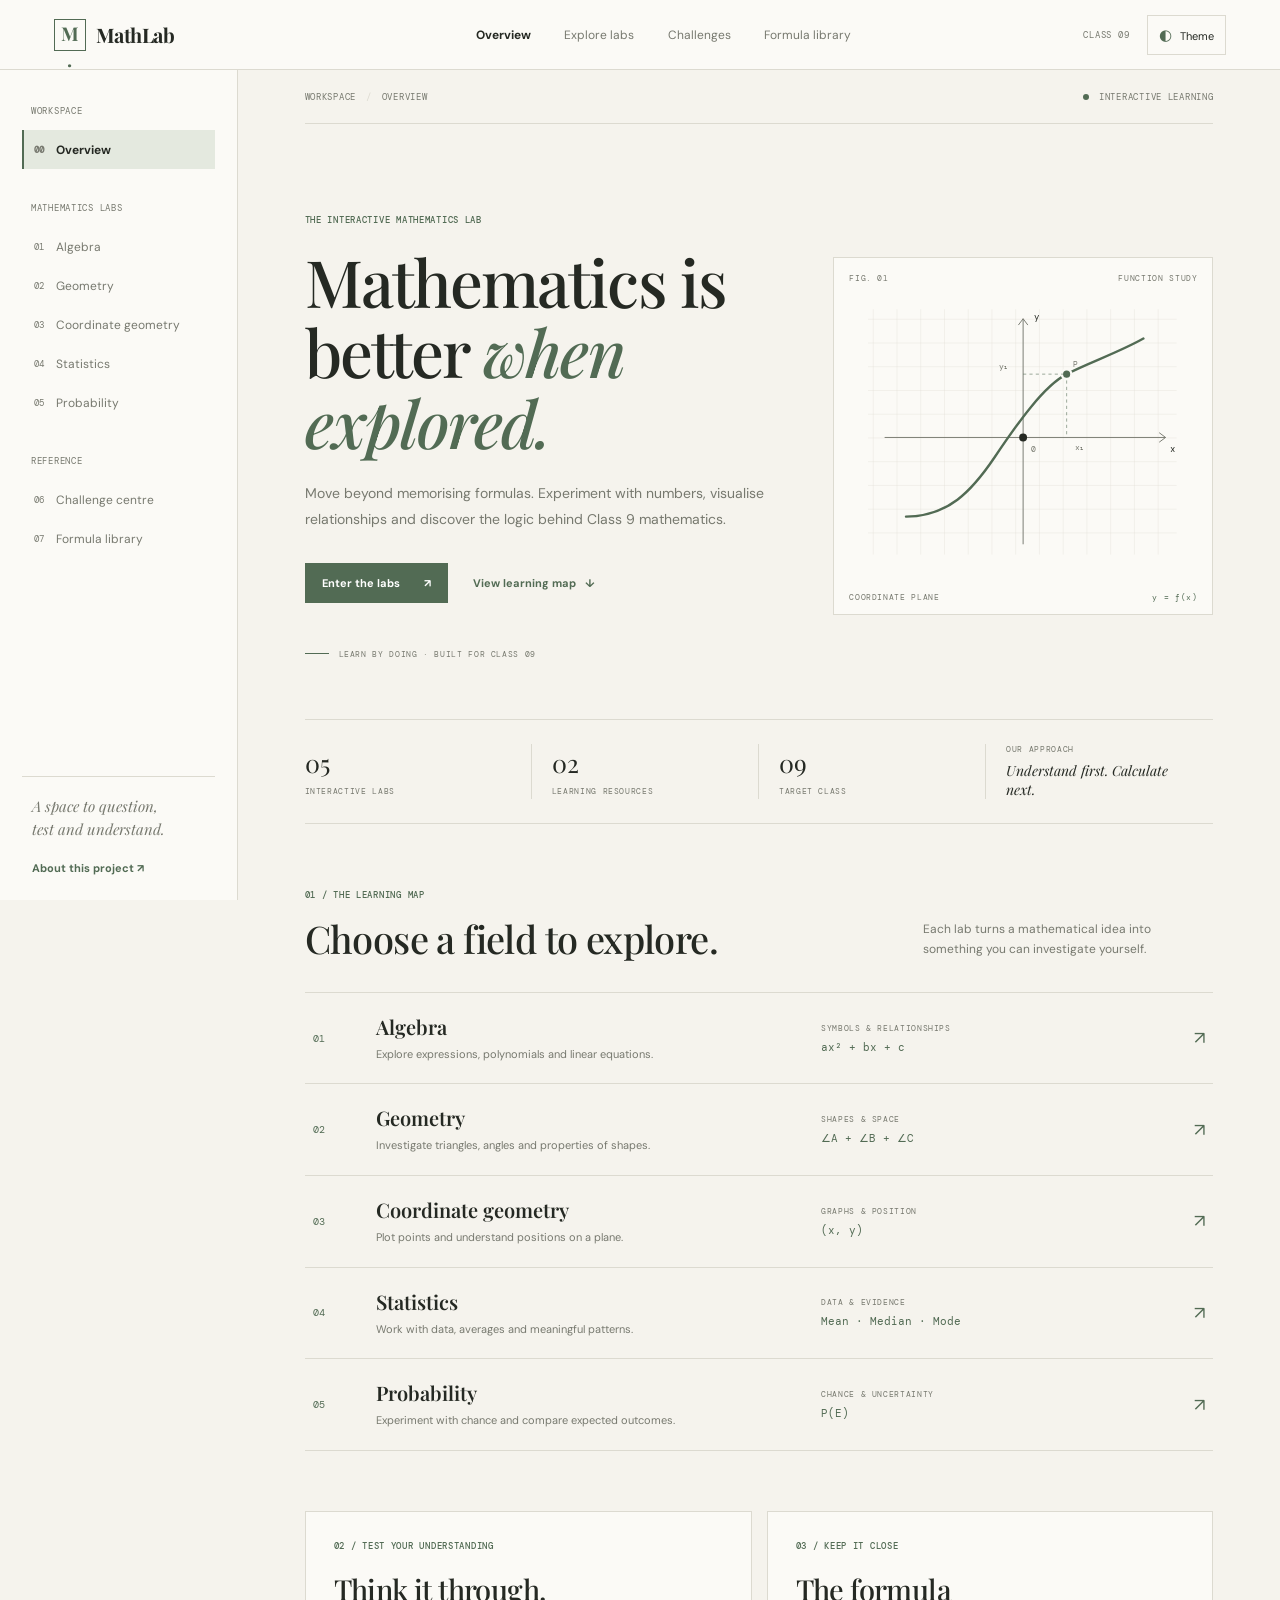
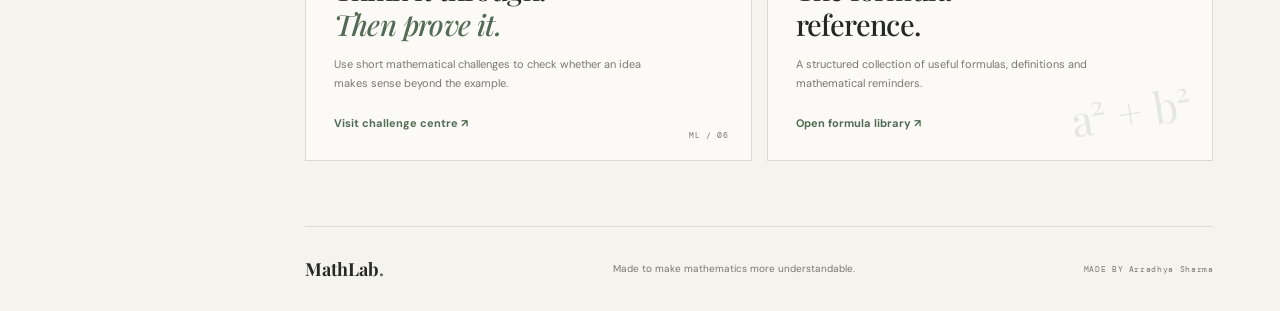
==== commit 08d671e3: "Rename index-old.html to index.html" ====
--- a/index.html
+++ b/index.html
@@ -1,560 +1,306 @@
-
 <!DOCTYPE html>
 <html lang="en">
 <head>
   <meta charset="UTF-8">
   <meta name="viewport" content="width=device-width, initial-scale=1.0">
-
-  <meta name="description"
-    content="MathLab is an interactive mathematics workspace for exploring Class 9 mathematics through experiments, visualisations and challenges.">
-
-  <meta name="theme-color" content="#F5F2EA">
-
-  <title>MathLab — Mathematics, Explored</title>
-
-  <!-- Typography -->
+  <meta name="description" content="MathLab is an interactive mathematics workspace for exploring Class 9 mathematics.">
+  <title>MathLab</title>
+
   <link rel="preconnect" href="https://fonts.googleapis.com">
   <link rel="preconnect" href="https://fonts.gstatic.com" crossorigin>
-  <link href="https://fonts.googleapis.com/css2?family=DM+Mono:wght@400;500&family=DM+Sans:wght@400;500;600;700&family=Playfair+Display:ital,wght@0,400;0,500;0,600;1,400;1,500&display=swap" rel="stylesheet">
-
-  <!-- New MathLab design system -->
-  <link rel="stylesheet" href="css/reset.css">
-  <link rel="stylesheet" href="css/tokens.css">
-  <link rel="stylesheet" href="css/layout.css">
+  <link href="https://fonts.googleapis.com/css2?family=DM+Mono:wght@400;500&family=DM+Sans:wght@400;500;600;700&family=Playfair+Display:wght@500;600;700&display=swap" rel="stylesheet">
+
+  <link rel="stylesheet" href="css/main.css">
   <link rel="stylesheet" href="css/components.css">
-  <link rel="stylesheet" href="css/pages.css">
-  <link rel="stylesheet" href="css/labs.css">
-
-  <!-- Navigation and theme -->
   <script src="js/navigation.js" defer></script>
 </head>
 
 <body>
-  <div class="ml-site">
-
-    <!-- ================= HEADER ================= -->
-
-    <header class="ml-header">
-      <div class="ml-header-inner">
-
-        <a class="ml-brand" href="index.html" aria-label="MathLab home">
-          <span class="ml-brand-mark">M<span>.</span></span>
-          <span>MathLab</span>
-        </a>
-
-        <nav class="ml-header-nav" aria-label="Main navigation">
-          <a href="index.html" aria-current="page">Overview</a>
-          <a href="pages/algebra.html">Explore labs</a>
-          <a href="pages/challenges.html">Challenges</a>
-          <a href="pages/formulas.html">Formula library</a>
-        </nav>
-
-        <div class="ml-header-controls">
-          <span class="ml-edition">CLASS 09</span>
-
-          <button
-            class="ml-icon-button"
-            id="themeToggle"
-            type="button"
-            aria-label="Switch colour theme"
-            title="Switch colour theme"
-          >
-            <span id="themeIcon" aria-hidden="true">◐</span>
-            <span class="ml-theme-label">Theme</span>
-          </button>
-
-          <button
-            class="ml-menu-button"
-            id="menuToggle"
-            type="button"
-            aria-label="Open navigation"
-            aria-expanded="false"
-            aria-controls="sidebar"
-          >
-            Menu
-          </button>
-        </div>
-
+  <div class="site-shell">
+
+    <header class="topbar">
+      <a class="brand" href="index.html" aria-label="MathLab home">
+        <span class="brand-mark">M<span>.</span></span>
+        <span class="brand-name">MathLab</span>
+      </a>
+
+      <nav class="top-links" aria-label="Main navigation">
+        <a class="top-link active" href="index.html">Overview</a>
+        <a class="top-link" href="pages/algebra.html">Explore labs</a>
+        <a class="top-link" href="pages/challenges.html">Challenges</a>
+        <a class="top-link" href="pages/formulas.html">Formula library</a>
+      </nav>
+
+      <div class="top-actions">
+        <span class="edition-label">CLASS 09</span>
+        <button class="theme-toggle" id="themeToggle" type="button"
+          aria-label="Switch colour theme" title="Switch colour theme">
+          <span id="themeIcon">◐</span>
+          <span class="theme-text">Theme</span>
+        </button>
+        <button class="menu-toggle" id="menuToggle" type="button"
+          aria-label="Open navigation" aria-expanded="false">Menu</button>
       </div>
     </header>
 
-    <!-- ================= PAGE LAYOUT ================= -->
-
-    <div class="ml-page-grid">
-
-      <!-- SIDEBAR -->
-
-      <aside class="ml-sidebar" id="sidebar">
-
-        <p class="ml-sidebar-heading">WORKSPACE</p>
-
-        <a class="ml-sidebar-link is-active"
-          href="index.html"
-          aria-current="page">
-          <span class="ml-sidebar-number">00</span>
+    <div class="page-layout">
+
+      <aside class="sidebar" id="sidebar">
+        <div class="sidebar-heading">WORKSPACE</div>
+
+        <a class="side-link selected" href="index.html">
+          <span class="side-index">00</span>
           <span>Overview</span>
         </a>
 
-        <p class="ml-sidebar-heading">MATHEMATICS LABS</p>
-
-        <a class="ml-sidebar-link" href="pages/algebra.html">
-          <span class="ml-sidebar-number">01</span>
+        <div class="sidebar-heading section-gap">MATHEMATICS LABS</div>
+
+        <a class="side-link" href="pages/algebra.html">
+          <span class="side-index">01</span>
           <span>Algebra</span>
         </a>
-
-        <a class="ml-sidebar-link" href="pages/geometry.html">
-          <span class="ml-sidebar-number">02</span>
+        <a class="side-link" href="pages/geometry.html">
+          <span class="side-index">02</span>
           <span>Geometry</span>
         </a>
-
-        <a class="ml-sidebar-link" href="pages/coordinates.html">
-          <span class="ml-sidebar-number">03</span>
+        <a class="side-link" href="pages/coordinates.html">
+          <span class="side-index">03</span>
           <span>Coordinate geometry</span>
         </a>
-
-        <a class="ml-sidebar-link" href="pages/statistics.html">
-          <span class="ml-sidebar-number">04</span>
+        <a class="side-link" href="pages/statistics.html">
+          <span class="side-index">04</span>
           <span>Statistics</span>
         </a>
-
-        <a class="ml-sidebar-link" href="pages/probability.html">
-          <span class="ml-sidebar-number">05</span>
+        <a class="side-link" href="pages/probability.html">
+          <span class="side-index">05</span>
           <span>Probability</span>
         </a>
 
-        <p class="ml-sidebar-heading">REFERENCE</p>
-
-        <a class="ml-sidebar-link" href="pages/challenges.html">
-          <span class="ml-sidebar-number">06</span>
+        <div class="sidebar-heading section-gap">REFERENCE</div>
+        <a class="side-link" href="pages/challenges.html">
+          <span class="side-index">06</span>
           <span>Challenge centre</span>
         </a>
-
-        <a class="ml-sidebar-link" href="pages/formulas.html">
-          <span class="ml-sidebar-number">07</span>
+        <a class="side-link" href="pages/formulas.html">
+          <span class="side-index">07</span>
           <span>Formula library</span>
         </a>
 
-        <div class="ml-sidebar-bottom">
-          <p>A space to question, test and understand.</p>
-          <a href="pages/about.html">About this project ↗</a>
+        <div class="sidebar-bottom">
+          <div class="sidebar-note">A space to question, test and understand.</div>
+          <a class="about-link" href="pages/about.html">About this project ↗</a>
         </div>
-
       </aside>
 
-      <!-- MAIN CONTENT -->
-
-      <main class="ml-main">
-
-        <!-- HERO -->
-
-        <section class="ml-hero">
-
-          <div class="ml-hero-copy">
-
-            <p class="ml-eyebrow">
-              THE INTERACTIVE MATHEMATICS LAB
+      <main class="main-content">
+
+        <div class="breadcrumb">
+          <span>WORKSPACE</span>
+          <span class="breadcrumb-slash">/</span>
+          <span>OVERVIEW</span>
+          <span class="breadcrumb-spacer"></span>
+          <span class="live-indicator"></span>
+          <span>INTERACTIVE LEARNING</span>
+        </div>
+
+        <section class="hero">
+          <div class="hero-copy">
+            <p class="eyebrow">THE INTERACTIVE MATHEMATICS LAB</p>
+            <h1>Mathematics is<br>better <em>when explored.</em></h1>
+            <p class="hero-description">
+              Move beyond memorising formulas. Experiment with numbers,
+              visualise relationships and discover the logic behind
+              Class 9 mathematics.
             </p>
 
-            <h1 class="ml-hero-title">
-              Mathematics is better
-              <em>when explored.</em>
-            </h1>
-
-            <p class="ml-hero-description">
-              Move beyond memorising formulas. Experiment with
-              numbers, visualise relationships and discover the
-              logic behind Class 9 mathematics.
-            </p>
-
-            <div class="ml-hero-actions">
-              <a class="ml-button ml-button-primary"
-                href="pages/algebra.html">
-                Enter the labs <span aria-hidden="true">↗</span>
+            <div class="hero-actions">
+              <a class="button button-primary" href="pages/algebra.html">
+                Enter the labs <span>↗</span>
               </a>
-
-              <a class="ml-text-link" href="#learning-map">
-                View learning map ↓
-              </a>
-            </div>
-
-            <p class="ml-hero-note">
-              LEARN BY DOING · BUILT FOR CLASS 09
-            </p>
-
-          </div>
-
-          <!-- SCIENTIFIC ILLUSTRATION -->
-
-          <div class="ml-hero-visual">
-
-            <div class="ml-hero-art">
-
-              <svg
-                viewBox="0 0 440 360"
-                role="img"
-                aria-label="A mathematical curve plotted on a coordinate grid"
-              >
-
-                <defs>
-                  <pattern
-                    id="ml-grid"
-                    width="30"
-                    height="30"
-                    patternUnits="userSpaceOnUse"
-                  >
-                    <path
-                      d="M 30 0 L 0 0 0 30"
-                      fill="none"
-                      stroke="currentColor"
-                      stroke-opacity="0.14"
-                      stroke-width="1"
-                    />
-                  </pattern>
-                </defs>
-
-                <rect
-                  x="24"
-                  y="18"
-                  width="390"
-                  height="310"
-                  fill="url(#ml-grid)"
-                />
-
-                <!-- Axes -->
-                <line
-                  x1="45" y1="180"
-                  x2="400" y2="180"
-                  stroke="currentColor"
-                  stroke-width="1.5"
-                />
-
-                <line
-                  x1="220" y1="30"
-                  x2="220" y2="315"
-                  stroke="currentColor"
-                  stroke-width="1.5"
-                />
-
-                <path
-                  d="M392 174 L400 180 L392 186"
-                  fill="none"
-                  stroke="currentColor"
-                  stroke-width="1.5"
-                />
-
-                <path
-                  d="M214 38 L220 30 L226 38"
-                  fill="none"
-                  stroke="currentColor"
-                  stroke-width="1.5"
-                />
-
-                <!-- Curve -->
-                <path
-                  d="M72 280 C125 280 155 248 184 205 S246 115 275 100 S340 73 372 55"
-                  fill="none"
-                  stroke="#C56B4B"
-                  stroke-width="3"
-                  stroke-linecap="round"
-                />
-
-                <!-- Points and guides -->
-                <circle
-                  cx="220" cy="180" r="4"
-                  fill="#254E45"
-                />
-
-                <circle
-                  cx="275" cy="100" r="6"
-                  fill="#C56B4B"
-                />
-
-                <line
-                  x1="275" y1="100"
-                  x2="275" y2="180"
-                  stroke="#C56B4B"
-                  stroke-width="1.2"
-                  stroke-dasharray="5 5"
-                />
-
-                <line
-                  x1="220" y1="100"
-                  x2="275" y2="100"
-                  stroke="#C56B4B"
-                  stroke-width="1.2"
-                  stroke-dasharray="5 5"
-                />
-
-                <!-- Labels -->
-                <g
-                  fill="currentColor"
-                  font-family="monospace"
-                  font-size="12"
-                >
-                  <text x="405" y="198">x</text>
-                  <text x="234" y="31">y</text>
-                  <text x="230" y="198">0</text>
-                  <text x="283" y="91">P</text>
-                  <text x="285" y="196">x₁</text>
-                  <text x="190" y="94">y₁</text>
-                </g>
-
-              </svg>
-
-            </div>
-
-            <div class="ml-visual-caption">
-              FIG. 01 — COORDINATE PLANE
-            </div>
-
-          </div>
-
+              <a class="text-link" href="#learning-map">View learning map <span>↓</span></a>
+            </div>
+
+            <div class="hero-footnote">
+              <span class="footnote-rule"></span>
+              <span>LEARN BY DOING · BUILT FOR CLASS 09</span>
+            </div>
+          </div>
+
+          <div class="hero-art" aria-label="A mathematical coordinate diagram">
+            <div class="art-topline">
+              <span>FIG. 01</span>
+              <span>FUNCTION STUDY</span>
+            </div>
+
+            <svg class="math-illustration" viewBox="0 0 440 360" role="img"
+              aria-label="A plotted curve on a coordinate grid">
+              <defs>
+                <pattern id="grid" width="30" height="30" patternUnits="userSpaceOnUse">
+                  <path d="M 30 0 L 0 0 0 30" class="grid-line" fill="none"/>
+                </pattern>
+              </defs>
+
+              <rect x="24" y="18" width="390" height="310" fill="url(#grid)"/>
+              <line x1="45" y1="180" x2="400" y2="180" class="axis-line"/>
+              <line x1="220" y1="30" x2="220" y2="315" class="axis-line"/>
+              <path d="M 392 174 L 400 180 L 392 186" class="axis-line"/>
+              <path d="M 214 38 L 220 30 L 226 38" class="axis-line"/>
+
+              <path d="M 72 280 C 125 280, 155 248, 184 205 S 246 115, 275 100 S 340 73, 372 55"
+                class="curve-line" fill="none"/>
+
+              <circle cx="220" cy="180" r="5" class="origin-dot"/>
+              <circle cx="275" cy="100" r="6" class="point-dot"/>
+              <line x1="275" y1="100" x2="275" y2="180" class="guide-line"/>
+              <line x1="220" y1="100" x2="275" y2="100" class="guide-line"/>
+
+              <text x="405" y="198" class="diagram-label">x</text>
+              <text x="234" y="31" class="diagram-label">y</text>
+              <text x="230" y="198" class="diagram-small">0</text>
+              <text x="283" y="91" class="diagram-small">P</text>
+              <text x="285" y="196" class="diagram-small">x₁</text>
+              <text x="190" y="94" class="diagram-small">y₁</text>
+            </svg>
+
+            <div class="art-caption">
+              <span>COORDINATE PLANE</span>
+              <span class="caption-equation">y = f(x)</span>
+            </div>
+          </div>
         </section>
 
-        <!-- OVERVIEW STRIP -->
-
-        <section class="ml-section">
-
-          <div class="ml-grid ml-overview-grid">
-
+        <section class="numbers-strip" aria-label="MathLab overview">
+          <div class="number-item">
+            <span class="number-value">05</span>
+            <span class="number-label">INTERACTIVE LABS</span>
+          </div>
+          <div class="number-item">
+            <span class="number-value">02</span>
+            <span class="number-label">LEARNING RESOURCES</span>
+          </div>
+          <div class="number-item">
+            <span class="number-value">09</span>
+            <span class="number-label">TARGET CLASS</span>
+          </div>
+          <div class="number-item number-note">
+            <span class="number-label">OUR APPROACH</span>
+            <span class="number-statement">Understand first. Calculate next.</span>
+          </div>
+        </section>
+
+        <section class="learning-section" id="learning-map">
+          <div class="section-heading">
             <div>
-              <p class="ml-eyebrow">05</p>
-              <p class="ml-overview-label">INTERACTIVE LABS</p>
-            </div>
-
-            <div>
-              <p class="ml-eyebrow">02</p>
-              <p class="ml-overview-label">LEARNING RESOURCES</p>
-            </div>
-
-            <div>
-              <p class="ml-eyebrow">09</p>
-              <p class="ml-overview-label">TARGET CLASS</p>
-            </div>
-
-            <div>
-              <p class="ml-eyebrow">OUR APPROACH</p>
-              <p class="ml-overview-statement">
-                Understand first. Calculate next.
-              </p>
-            </div>
-
-          </div>
-
-        </section>
-
-        <!-- LEARNING MAP -->
-
-        <section class="ml-section" id="learning-map">
-
-          <div class="ml-section-heading">
-
-            <div>
-              <p class="ml-eyebrow">01 / THE LEARNING MAP</p>
-              <h2 class="ml-section-title">
-                Choose a field to explore.
-              </h2>
-            </div>
-
-            <p class="ml-section-description">
+              <p class="eyebrow">01 / THE LEARNING MAP</p>
+              <h2>Choose a field to explore.</h2>
+            </div>
+            <p class="section-intro">
               Each lab turns a mathematical idea into something
               you can investigate yourself.
             </p>
-
-          </div>
-
-          <div class="ml-subject-list">
-
-            <a class="ml-subject-item" href="pages/algebra.html">
-
-              <span class="ml-subject-number">01</span>
-
-              <div class="ml-subject-content">
-                <h3 class="ml-subject-title">Algebra</h3>
-                <p class="ml-subject-description">
-                  Explore expressions, polynomials and linear equations.
-                </p>
-                <div class="ml-subject-meta">
-                  <span>SYMBOLS &amp; RELATIONSHIPS</span>
-                  <span>ax² + bx + c</span>
-                </div>
-              </div>
-
-              <span class="ml-subject-arrow" aria-hidden="true">↗</span>
-
-            </a>
-
-            <a class="ml-subject-item" href="pages/geometry.html">
-
-              <span class="ml-subject-number">02</span>
-
-              <div class="ml-subject-content">
-                <h3 class="ml-subject-title">Geometry</h3>
-                <p class="ml-subject-description">
-                  Investigate triangles, angles and properties of shapes.
-                </p>
-                <div class="ml-subject-meta">
-                  <span>SHAPES &amp; SPACE</span>
-                  <span>∠A + ∠B + ∠C</span>
-                </div>
-              </div>
-
-              <span class="ml-subject-arrow" aria-hidden="true">↗</span>
-
-            </a>
-
-            <a class="ml-subject-item" href="pages/coordinates.html">
-
-              <span class="ml-subject-number">03</span>
-
-              <div class="ml-subject-content">
-                <h3 class="ml-subject-title">Coordinate geometry</h3>
-                <p class="ml-subject-description">
-                  Plot points and understand positions on a plane.
-                </p>
-                <div class="ml-subject-meta">
-                  <span>GRAPHS &amp; POSITION</span>
-                  <span>(x, y)</span>
-                </div>
-              </div>
-
-              <span class="ml-subject-arrow" aria-hidden="true">↗</span>
-
-            </a>
-
-            <a class="ml-subject-item" href="pages/statistics.html">
-
-              <span class="ml-subject-number">04</span>
-
-              <div class="ml-subject-content">
-                <h3 class="ml-subject-title">Statistics</h3>
-                <p class="ml-subject-description">
-                  Work with data, averages and meaningful patterns.
-                </p>
-                <div class="ml-subject-meta">
-                  <span>DATA &amp; EVIDENCE</span>
-                  <span>Mean · Median · Mode</span>
-                </div>
-              </div>
-
-              <span class="ml-subject-arrow" aria-hidden="true">↗</span>
-
-            </a>
-
-            <a class="ml-subject-item" href="pages/probability.html">
-
-              <span class="ml-subject-number">05</span>
-
-              <div class="ml-subject-content">
-                <h3 class="ml-subject-title">Probability</h3>
-                <p class="ml-subject-description">
-                  Experiment with chance and compare possible outcomes.
-                </p>
-                <div class="ml-subject-meta">
-                  <span>CHANCE &amp; UNCERTAINTY</span>
-                  <span>P(E)</span>
-                </div>
-              </div>
-
-              <span class="ml-subject-arrow" aria-hidden="true">↗</span>
-
-            </a>
-
-          </div>
-
+          </div>
+
+          <div class="lab-list">
+
+            <a class="lab-row" href="pages/algebra.html">
+              <div class="lab-number">01</div>
+              <div class="lab-main">
+                <h3>Algebra</h3>
+                <p>Explore expressions, polynomials and linear equations.</p>
+              </div>
+              <div class="lab-detail">
+                <span class="lab-tag">SYMBOLS &amp; RELATIONSHIPS</span>
+                <span class="lab-example">ax² + bx + c</span>
+              </div>
+              <span class="lab-arrow">↗</span>
+            </a>
+
+            <a class="lab-row" href="pages/geometry.html">
+              <div class="lab-number">02</div>
+              <div class="lab-main">
+                <h3>Geometry</h3>
+                <p>Investigate triangles, angles and properties of shapes.</p>
+              </div>
+              <div class="lab-detail">
+                <span class="lab-tag">SHAPES &amp; SPACE</span>
+                <span class="lab-example">∠A + ∠B + ∠C</span>
+              </div>
+              <span class="lab-arrow">↗</span>
+            </a>
+
+            <a class="lab-row" href="pages/coordinates.html">
+              <div class="lab-number">03</div>
+              <div class="lab-main">
+                <h3>Coordinate geometry</h3>
+                <p>Plot points and understand positions on a plane.</p>
+              </div>
+              <div class="lab-detail">
+                <span class="lab-tag">GRAPHS &amp; POSITION</span>
+                <span class="lab-example">(x, y)</span>
+              </div>
+              <span class="lab-arrow">↗</span>
+            </a>
+
+            <a class="lab-row" href="pages/statistics.html">
+              <div class="lab-number">04</div>
+              <div class="lab-main">
+                <h3>Statistics</h3>
+                <p>Work with data, averages and meaningful patterns.</p>
+              </div>
+              <div class="lab-detail">
+                <span class="lab-tag">DATA &amp; EVIDENCE</span>
+                <span class="lab-example">Mean · Median · Mode</span>
+              </div>
+              <span class="lab-arrow">↗</span>
+            </a>
+
+            <a class="lab-row" href="pages/probability.html">
+              <div class="lab-number">05</div>
+              <div class="lab-main">
+                <h3>Probability</h3>
+                <p>Experiment with chance and compare expected outcomes.</p>
+              </div>
+              <div class="lab-detail">
+                <span class="lab-tag">CHANCE &amp; UNCERTAINTY</span>
+                <span class="lab-example">P(E)</span>
+              </div>
+              <span class="lab-arrow">↗</span>
+            </a>
+
+          </div>
         </section>
 
-        <!-- EDITORIAL STATEMENT -->
-
-        <section class="ml-statement">
-          <p class="ml-eyebrow">THE IDEA BEHIND MATHLAB</p>
-
-          <p class="ml-statement-text">
-            Mathematics becomes clearer when you
-            <em>experiment, observe and understand</em>
-            instead of simply memorising.
-          </p>
+        <section class="lower-grid">
+          <div class="feature-panel challenge-panel">
+            <p class="eyebrow">02 / TEST YOUR UNDERSTANDING</p>
+            <h2>Think it through.<br><em>Then prove it.</em></h2>
+            <p>
+              Use short mathematical challenges to check whether
+              an idea makes sense beyond the example.
+            </p>
+            <a class="text-link" href="pages/challenges.html">Visit challenge centre ↗</a>
+            <div class="panel-index">ML / 06</div>
+          </div>
+
+          <div class="feature-panel formula-panel">
+            <p class="eyebrow">03 / KEEP IT CLOSE</p>
+            <h2>The formula<br>reference.</h2>
+            <p>
+              A structured collection of useful formulas,
+              definitions and mathematical reminders.
+            </p>
+            <a class="text-link" href="pages/formulas.html">Open formula library ↗</a>
+            <div class="formula-decoration">a² + b²</div>
+          </div>
         </section>
 
-        <!-- LEARNING RESOURCES -->
-
-        <section class="ml-section">
-
-          <div class="ml-section-heading">
-            <div>
-              <p class="ml-eyebrow">02 / GO FURTHER</p>
-              <h2 class="ml-section-title">
-                Test. Review. Understand.
-              </h2>
-            </div>
-          </div>
-
-          <div class="ml-resource-grid">
-
-            <article class="ml-resource-item">
-
-              <p class="ml-eyebrow">RESOURCE 01</p>
-
-              <h3 class="ml-resource-title">
-                Challenge centre
-              </h3>
-
-              <p class="ml-resource-description">
-                Test your understanding through mathematical
-                questions and interactive challenges.
-              </p>
-
-              <a class="ml-text-link"
-                href="pages/challenges.html">
-                Explore challenges ↗
-              </a>
-
-            </article>
-
-            <article class="ml-resource-item">
-
-              <p class="ml-eyebrow">RESOURCE 02</p>
-
-              <h3 class="ml-resource-title">
-                Formula library
-              </h3>
-
-              <p class="ml-resource-description">
-                Find useful formulas, definitions and mathematical
-                reminders in one organised reference.
-              </p>
-
-              <a class="ml-text-link"
-                href="pages/formulas.html">
-                Open formula library ↗
-              </a>
-
-            </article>
-
-          </div>
-
-        </section>
-
-        <!-- FOOTER -->
-
-        <footer class="ml-footer">
-
-          <div class="ml-footer-brand">
-            MathLab<span>.</span>
-          </div>
-
-          <p>
-            Made to make mathematics more understandable.
-          </p>
-
-          <div class="ml-footer-credit">
-            MADE BY ARRADHYA SHARMA
-          </div>
-
+        <footer class="site-footer">
+          <div class="footer-brand">MathLab<span>.</span></div>
+          <p>Made to make mathematics more understandable.</p>
+          <span class="footer-code">MADE BY Arradhya Sharma</span>
         </footer>
 
       </main>
-
     </div>
   </div>
 </body>
--- a/css/main.css
+++ b/css/main.css
@@ -0,0 +1,824 @@
+
+:root {
+  color-scheme: light;
+  --paper: #f5f3ed;
+  --surface: #fbfaf6;
+  --surface-alt: #eeece4;
+  --ink: #252923;
+  --muted: #77796f;
+  --line: #dcdad0;
+  --accent: #526b54;
+  --accent-soft: #e4e9df;
+  --sidebar-width: 238px;
+  --topbar-height: 70px;
+}
+
+html[data-theme="dark"] {
+  color-scheme: dark;
+  --paper: #1d211e;
+  --surface: #252a26;
+  --surface-alt: #303630;
+  --ink: #eeeee5;
+  --muted: #a5aa9e;
+  --line: #41483f;
+  --accent: #a8c19d;
+  --accent-soft: #354236;
+}
+
+* {
+  box-sizing: border-box;
+}
+
+html {
+  scroll-behavior: smooth;
+}
+
+body {
+  margin: 0;
+  background: var(--paper);
+  color: var(--ink);
+  font-family: "DM Sans", sans-serif;
+  font-size: 14px;
+  transition: background 180ms ease, color 180ms ease;
+}
+
+a {
+  color: inherit;
+  text-decoration: none;
+}
+
+button {
+  font: inherit;
+}
+
+.site-shell {
+  min-height: 100vh;
+}
+
+.topbar {
+  height: var(--topbar-height);
+  padding: 0 4.2%;
+  display: flex;
+  align-items: center;
+  justify-content: space-between;
+  gap: 25px;
+  border-bottom: 1px solid var(--line);
+  background: var(--surface);
+  position: sticky;
+  top: 0;
+  z-index: 20;
+}
+
+.brand {
+  display: flex;
+  align-items: center;
+  gap: 10px;
+  min-width: 190px;
+}
+
+.brand-mark {
+  width: 32px;
+  height: 32px;
+  display: grid;
+  place-items: center;
+  border: 1px solid var(--accent);
+  color: var(--accent);
+  font-family: "Playfair Display", serif;
+  font-size: 19px;
+  font-weight: 700;
+}
+
+.brand-mark span,
+.footer-brand span {
+  color: var(--accent);
+}
+
+.brand-name {
+  font-family: "Playfair Display", serif;
+  font-size: 20px;
+  font-weight: 700;
+  letter-spacing: -0.5px;
+}
+
+.top-links {
+  display: flex;
+  align-items: center;
+  gap: clamp(15px, 2.6vw, 38px);
+}
+
+.top-link {
+  color: var(--muted);
+  font-size: 12px;
+  transition: color 150ms ease;
+}
+
+.top-link:hover,
+.top-link.active {
+  color: var(--ink);
+}
+
+.top-link.active {
+  font-weight: 700;
+}
+
+.top-actions {
+  display: flex;
+  align-items: center;
+  gap: 18px;
+}
+
+.edition-label,
+.eyebrow,
+.sidebar-heading,
+.breadcrumb,
+.footnote-rule,
+.hero-footnote,
+.art-topline,
+.art-caption,
+.number-label,
+.lab-number,
+.lab-tag,
+.panel-index,
+.footer-code {
+  font-family: "DM Mono", monospace;
+  letter-spacing: 0.08em;
+}
+
+.edition-label {
+  color: var(--muted);
+  font-size: 9px;
+}
+
+.theme-toggle,
+.menu-toggle {
+  border: 1px solid var(--line);
+  background: transparent;
+  color: var(--ink);
+  padding: 9px 11px;
+  cursor: pointer;
+  font-size: 11px;
+}
+
+.theme-toggle:hover,
+.menu-toggle:hover {
+  border-color: var(--accent);
+}
+
+#themeIcon {
+  color: var(--accent);
+  font-size: 15px;
+  margin-right: 5px;
+}
+
+.menu-toggle {
+  display: none;
+}
+
+.page-layout {
+  display: grid;
+  grid-template-columns: var(--sidebar-width) minmax(0, 1fr);
+  max-width: 1600px;
+  margin: 0 auto;
+}
+
+.sidebar {
+  min-height: calc(100vh - var(--topbar-height));
+  padding: 35px 22px 24px;
+  border-right: 1px solid var(--line);
+  background: var(--surface);
+  position: sticky;
+  top: var(--topbar-height);
+  height: calc(100vh - var(--topbar-height));
+  display: flex;
+  flex-direction: column;
+}
+
+.sidebar-heading {
+  color: var(--muted);
+  font-size: 9px;
+  margin: 0 0 13px 9px;
+}
+
+.section-gap {
+  margin-top: 33px;
+}
+
+.side-link {
+  min-height: 39px;
+  display: flex;
+  align-items: center;
+  gap: 12px;
+  padding: 0 10px;
+  color: var(--muted);
+  font-size: 12px;
+  border-left: 2px solid transparent;
+  transition: 150ms ease;
+}
+
+.side-link:hover {
+  color: var(--ink);
+  background: var(--surface-alt);
+}
+
+.side-link.selected {
+  color: var(--ink);
+  background: var(--accent-soft);
+  border-left-color: var(--accent);
+  font-weight: 700;
+}
+
+.side-index {
+  color: var(--muted);
+  font-family: "DM Mono", monospace;
+  font-size: 9px;
+}
+
+.sidebar-bottom {
+  margin-top: auto;
+  padding: 18px 10px 0;
+  border-top: 1px solid var(--line);
+}
+
+.sidebar-note {
+  max-width: 150px;
+  color: var(--muted);
+  font-family: "Playfair Display", serif;
+  font-size: 15px;
+  font-style: italic;
+  line-height: 1.5;
+  margin-bottom: 18px;
+}
+
+.about-link {
+  color: var(--accent);
+  font-size: 11px;
+  font-weight: 700;
+}
+
+.main-content {
+  min-width: 0;
+  padding: 0 clamp(25px, 5.2vw, 76px);
+}
+
+.breadcrumb {
+  min-height: 54px;
+  display: flex;
+  align-items: center;
+  gap: 10px;
+  color: var(--muted);
+  font-size: 9px;
+  border-bottom: 1px solid var(--line);
+}
+
+.breadcrumb-slash {
+  color: var(--line);
+}
+
+.breadcrumb-spacer {
+  flex: 1;
+}
+
+.live-indicator {
+  width: 6px;
+  height: 6px;
+  border-radius: 50%;
+  background: var(--accent);
+}
+
+.hero {
+  display: grid;
+  grid-template-columns: minmax(0, 1.1fr) minmax(280px, 0.9fr);
+  gap: clamp(25px, 5vw, 75px);
+  align-items: center;
+  padding: clamp(48px, 7vw, 90px) 0 60px;
+  border-bottom: 1px solid var(--line);
+}
+
+.eyebrow {
+  color: var(--accent);
+  font-size: 9px;
+  font-weight: 500;
+  margin: 0 0 20px;
+}
+
+.hero h1 {
+  margin: 0;
+  font-family: "Playfair Display", serif;
+  font-size: clamp(42px, 5.1vw, 69px);
+  font-weight: 500;
+  line-height: 1.08;
+  letter-spacing: -1.9px;
+}
+
+.hero h1 em,
+.challenge-panel h2 em {
+  color: var(--accent);
+  font-weight: 500;
+}
+
+.hero-description {
+  max-width: 470px;
+  margin: 24px 0 0;
+  color: var(--muted);
+  font-size: 14px;
+  line-height: 1.85;
+}
+
+.hero-actions {
+  display: flex;
+  align-items: center;
+  flex-wrap: wrap;
+  gap: 25px;
+  margin-top: 30px;
+}
+
+.button {
+  display: inline-flex;
+  align-items: center;
+  gap: 24px;
+  padding: 13px 17px;
+  font-size: 11px;
+  font-weight: 700;
+  transition: 150ms ease;
+}
+
+.button-primary {
+  background: var(--accent);
+  color: #fff;
+}
+
+html[data-theme="dark"] .button-primary {
+  color: #1d211e;
+}
+
+.button-primary:hover {
+  transform: translateY(-2px);
+  filter: brightness(1.08);
+}
+
+.text-link {
+  color: var(--accent);
+  font-size: 11px;
+  font-weight: 700;
+}
+
+.text-link span {
+  margin-left: 6px;
+}
+
+.hero-footnote {
+  display: flex;
+  align-items: center;
+  gap: 10px;
+  color: var(--muted);
+  font-size: 8px;
+  margin-top: 46px;
+}
+
+.footnote-rule {
+  width: 24px;
+  height: 1px;
+  background: var(--accent);
+}
+
+.hero-art {
+  padding: 15px 15px 12px;
+  border: 1px solid var(--line);
+  background: var(--surface);
+}
+
+.art-topline,
+.art-caption {
+  display: flex;
+  justify-content: space-between;
+  color: var(--muted);
+  font-size: 8px;
+}
+
+.math-illustration {
+  display: block;
+  width: 100%;
+  margin: 12px auto;
+  overflow: visible;
+}
+
+.grid-line {
+  stroke: var(--line);
+  stroke-width: 0.8;
+}
+
+.axis-line {
+  stroke: var(--muted);
+  stroke-width: 1.2;
+  fill: none;
+}
+
+.curve-line {
+  stroke: var(--accent);
+  stroke-width: 3;
+  stroke-linecap: round;
+}
+
+.origin-dot {
+  fill: var(--ink);
+}
+
+.point-dot {
+  fill: var(--accent);
+  stroke: var(--surface);
+  stroke-width: 3;
+}
+
+.guide-line {
+  stroke: var(--accent);
+  stroke-width: 1;
+  stroke-dasharray: 4 4;
+  opacity: 0.7;
+}
+
+.diagram-label {
+  fill: var(--ink);
+  font: 12px "DM Mono", monospace;
+}
+
+.diagram-small {
+  fill: var(--muted);
+  font: 10px "DM Mono", monospace;
+}
+
+.caption-equation {
+  color: var(--accent);
+}
+
+.numbers-strip {
+  display: grid;
+  grid-template-columns: repeat(4, 1fr);
+  padding: 24px 0;
+  border-bottom: 1px solid var(--line);
+}
+
+.number-item {
+  min-height: 55px;
+  padding: 0 20px;
+  border-right: 1px solid var(--line);
+  display: flex;
+  flex-direction: column;
+  justify-content: center;
+  gap: 7px;
+}
+
+.number-item:first-child {
+  padding-left: 0;
+}
+
+.number-item:last-child {
+  border-right: 0;
+}
+
+.number-value {
+  font-family: "Playfair Display", serif;
+  font-size: 25px;
+}
+
+.number-label {
+  color: var(--muted);
+  font-size: 8px;
+}
+
+.number-statement {
+  font-family: "Playfair Display", serif;
+  font-size: 14px;
+  font-style: italic;
+}
+
+.learning-section {
+  padding: 65px 0 60px;
+}
+
+.section-heading {
+  display: flex;
+  justify-content: space-between;
+  align-items: end;
+  gap: 25px;
+  margin-bottom: 28px;
+}
+
+.section-heading .eyebrow {
+  margin-bottom: 12px;
+}
+
+.section-heading h2,
+.feature-panel h2 {
+  margin: 0;
+  font-family: "Playfair Display", serif;
+  font-size: clamp(27px, 3vw, 38px);
+  font-weight: 500;
+  letter-spacing: -0.6px;
+}
+
+.section-intro {
+  max-width: 290px;
+  margin: 0 0 4px;
+  color: var(--muted);
+  font-size: 12px;
+  line-height: 1.7;
+}
+
+.lab-list {
+  border-top: 1px solid var(--line);
+}
+
+.lab-row {
+  display: grid;
+  grid-template-columns: 48px minmax(170px, 1fr) minmax(170px, 0.8fr) 25px;
+  align-items: center;
+  gap: 15px;
+  padding: 20px 8px;
+  border-bottom: 1px solid var(--line);
+  transition: background 150ms ease, padding 150ms ease;
+}
+
+.lab-row:hover {
+  background: var(--surface);
+  padding-left: 15px;
+  padding-right: 15px;
+}
+
+.lab-number {
+  color: var(--accent);
+  font-size: 10px;
+}
+
+.lab-main h3 {
+  margin: 0 0 6px;
+  font-family: "Playfair Display", serif;
+  font-size: 20px;
+  font-weight: 600;
+}
+
+.lab-main p {
+  margin: 0;
+  color: var(--muted);
+  font-size: 11px;
+  line-height: 1.6;
+}
+
+.lab-detail {
+  display: flex;
+  flex-direction: column;
+  gap: 7px;
+}
+
+.lab-tag {
+  color: var(--muted);
+  font-size: 8px;
+}
+
+.lab-example {
+  color: var(--accent);
+  font-family: "DM Mono", monospace;
+  font-size: 11px;
+}
+
+.lab-arrow {
+  color: var(--accent);
+  font-size: 18px;
+  text-align: right;
+}
+
+.lower-grid {
+  display: grid;
+  grid-template-columns: 1fr 1fr;
+  gap: 15px;
+  margin: 0 0 65px;
+}
+
+.feature-panel {
+  position: relative;
+  min-height: 250px;
+  padding: 28px;
+  border: 1px solid var(--line);
+  background: var(--surface);
+  overflow: hidden;
+}
+
+.feature-panel .eyebrow {
+  margin-bottom: 20px;
+}
+
+.feature-panel h2 {
+  font-size: 29px;
+  line-height: 1.2;
+}
+
+.feature-panel > p:not(.eyebrow) {
+  max-width: 330px;
+  color: var(--muted);
+  font-size: 11px;
+  line-height: 1.7;
+  margin: 14px 0 20px;
+}
+
+.panel-index {
+  position: absolute;
+  right: 22px;
+  bottom: 20px;
+  color: var(--muted);
+  font-size: 8px;
+}
+
+.formula-decoration {
+  position: absolute;
+  right: 20px;
+  bottom: 20px;
+  color: var(--accent);
+  opacity: 0.13;
+  font-family: "Playfair Display", serif;
+  font-size: 43px;
+  transform: rotate(-9deg);
+}
+
+.site-footer {
+  min-height: 85px;
+  display: flex;
+  align-items: center;
+  justify-content: space-between;
+  gap: 15px;
+  border-top: 1px solid var(--line);
+  color: var(--muted);
+}
+
+.footer-brand {
+  color: var(--ink);
+  font-family: "Playfair Display", serif;
+  font-size: 18px;
+  font-weight: 700;
+}
+
+.site-footer p {
+  font-size: 10px;
+}
+
+.footer-code {
+  font-size: 8px;
+}
+
+@media (max-width: 1050px) {
+  :root {
+    --sidebar-width: 205px;
+  }
+
+  .topbar {
+    padding: 0 24px;
+  }
+
+  .brand {
+    min-width: auto;
+  }
+
+  .edition-label {
+    display: none;
+  }
+
+  .main-content {
+    padding: 0 30px;
+  }
+
+  .hero {
+    gap: 25px;
+  }
+}
+
+@media (max-width: 760px) {
+  :root {
+    --topbar-height: 62px;
+  }
+
+  .topbar {
+    padding: 0 17px;
+  }
+
+  .top-links {
+    display: none;
+  }
+
+  .menu-toggle {
+    display: inline-block;
+  }
+
+  .theme-text {
+    display: none;
+  }
+
+  .page-layout {
+    display: block;
+  }
+
+  .sidebar {
+    display: none;
+    position: fixed;
+    z-index: 30;
+    top: var(--topbar-height);
+    left: 0;
+    width: min(290px, 86vw);
+    height: calc(100vh - var(--topbar-height));
+    min-height: 0;
+    box-shadow: 12px 12px 30px rgba(0, 0, 0, 0.08);
+  }
+
+  .sidebar.open {
+    display: flex;
+  }
+
+  .main-content {
+    padding: 0 20px;
+  }
+
+  .hero {
+    grid-template-columns: 1fr;
+    padding: 48px 0 40px;
+  }
+
+  .hero-art {
+    max-width: 520px;
+  }
+
+  .hero-footnote {
+    margin-top: 30px;
+  }
+
+  .numbers-strip {
+    grid-template-columns: 1fr 1fr;
+    row-gap: 20px;
+  }
+
+  .number-item:nth-child(2) {
+    border-right: 0;
+  }
+
+  .number-item:nth-child(3) {
+    padding-left: 0;
+  }
+
+  .section-heading {
+    display: block;
+  }
+
+  .section-intro {
+    margin-top: 12px;
+  }
+
+  .lab-row {
+    grid-template-columns: 30px minmax(0, 1fr) 20px;
+    gap: 10px;
+  }
+
+  .lab-detail {
+    grid-column: 2;
+    grid-row: 2;
+    flex-direction: row;
+    flex-wrap: wrap;
+    gap: 10px;
+  }
+
+  .lab-arrow {
+    grid-column: 3;
+    grid-row: 1 / span 2;
+  }
+
+  .lower-grid {
+    grid-template-columns: 1fr;
+  }
+
+  .site-footer {
+    flex-wrap: wrap;
+    padding: 20px 0;
+  }
+}
+
+@media (max-width: 420px) {
+  .main-content {
+    padding: 0 15px;
+  }
+
+  .hero h1 {
+    font-size: 43px;
+  }
+
+  .breadcrumb {
+    font-size: 8px;
+  }
+
+  .number-item {
+    padding-left: 12px;
+    padding-right: 12px;
+  }
+
+  .number-statement {
+    font-size: 12px;
+  }
+
+  .footer-code {
+    width: 100%;
+  }
+}
